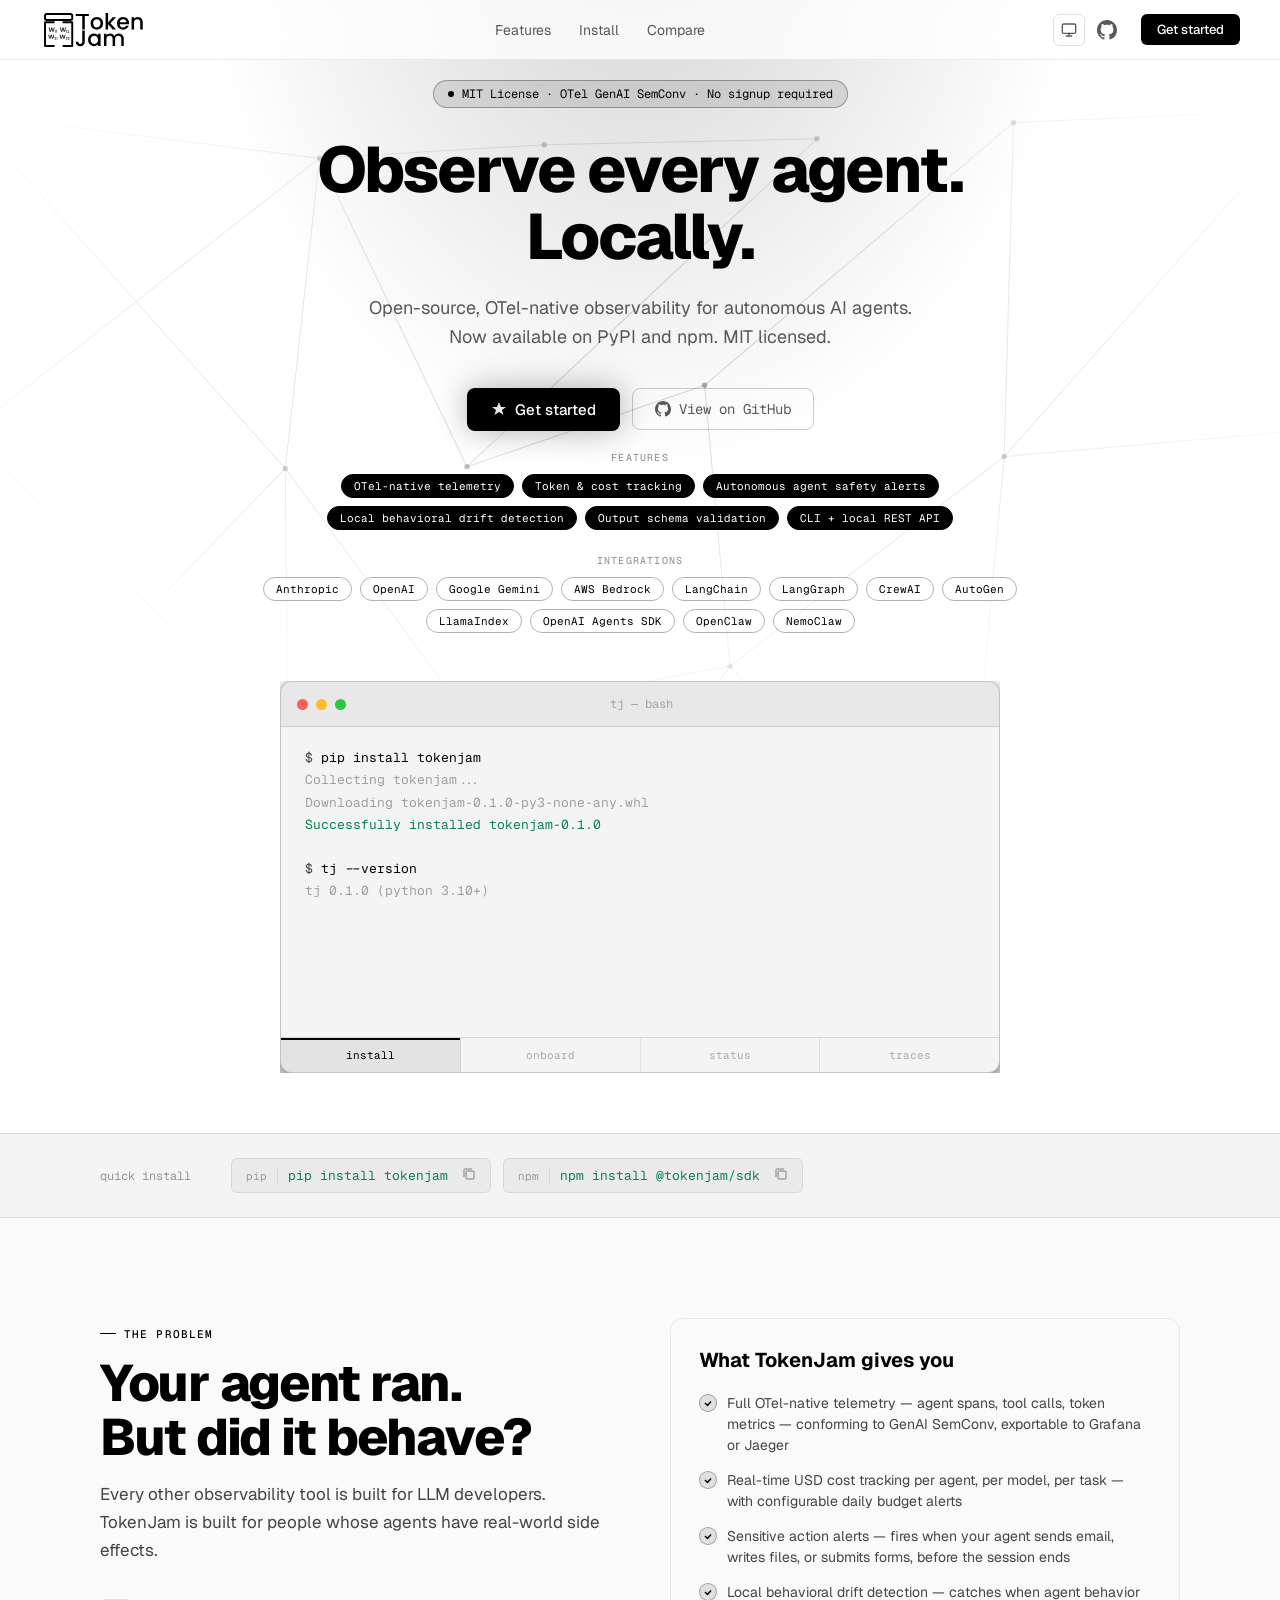
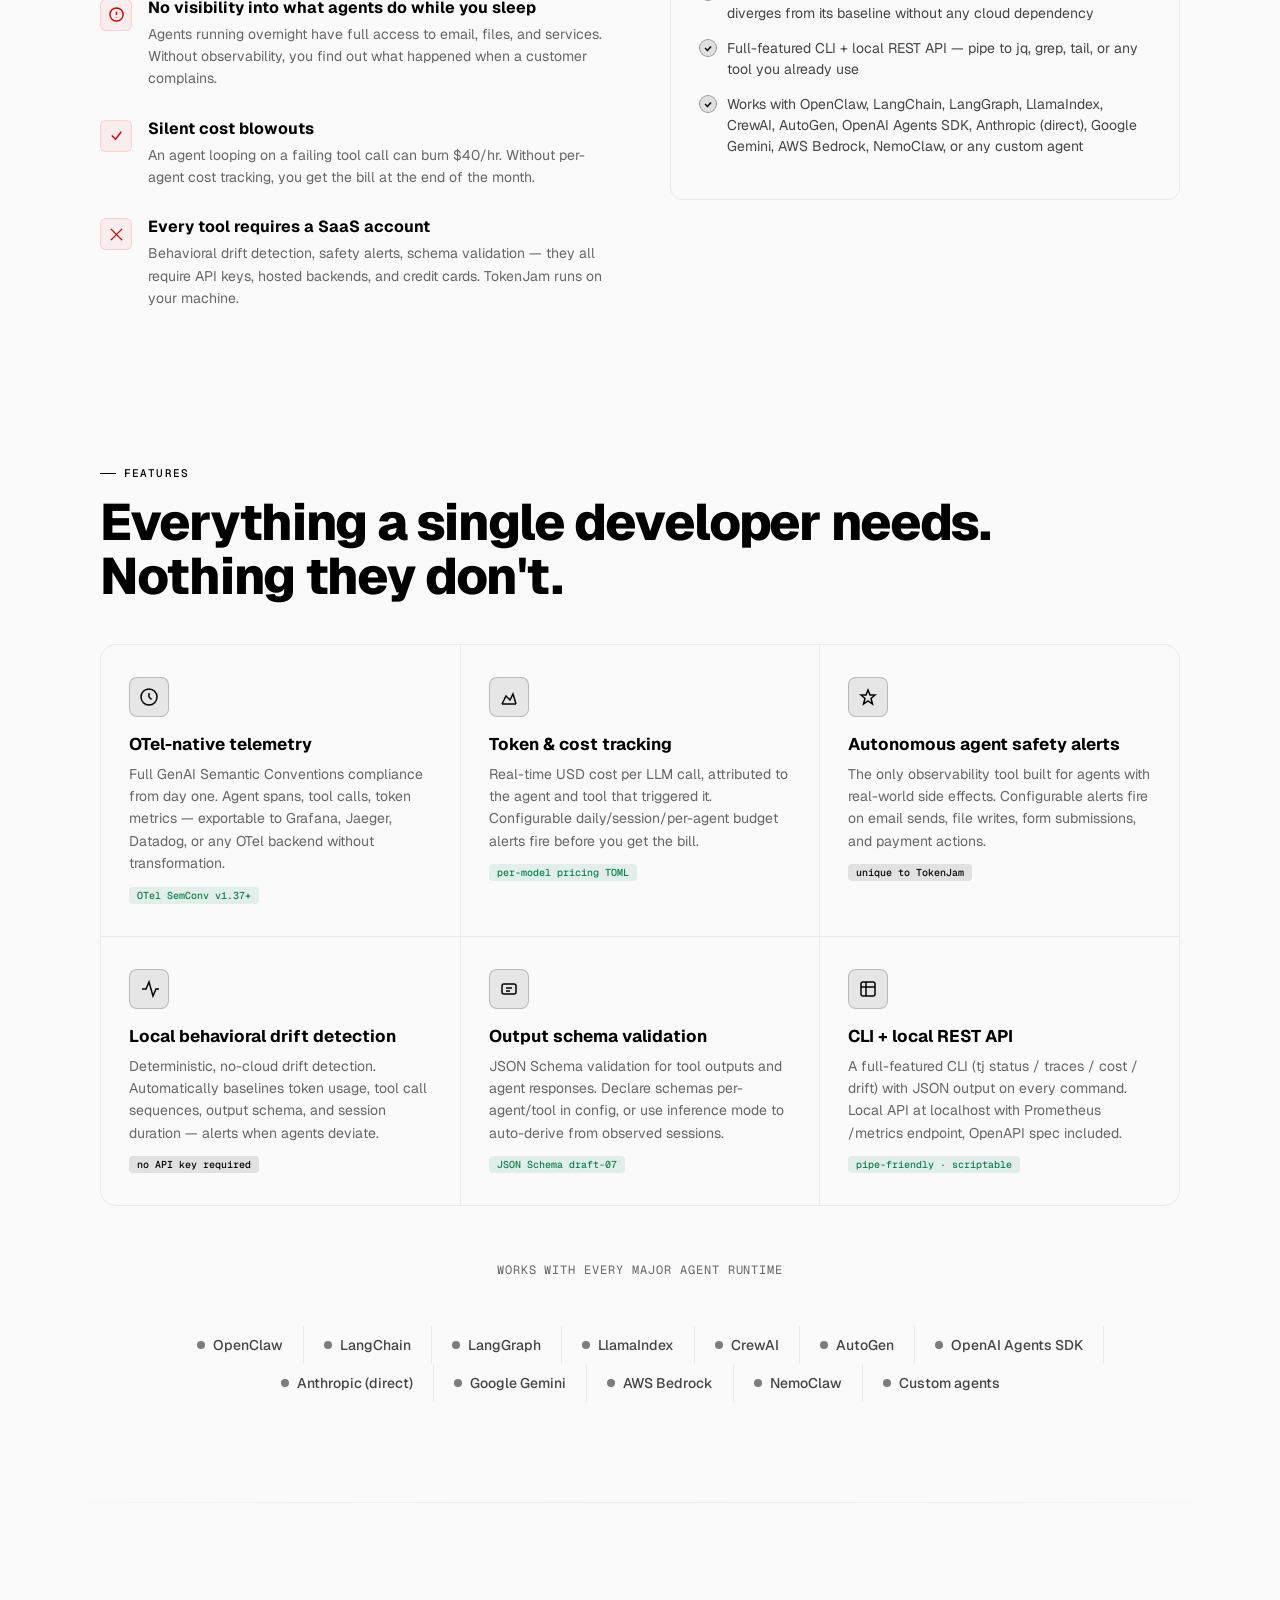
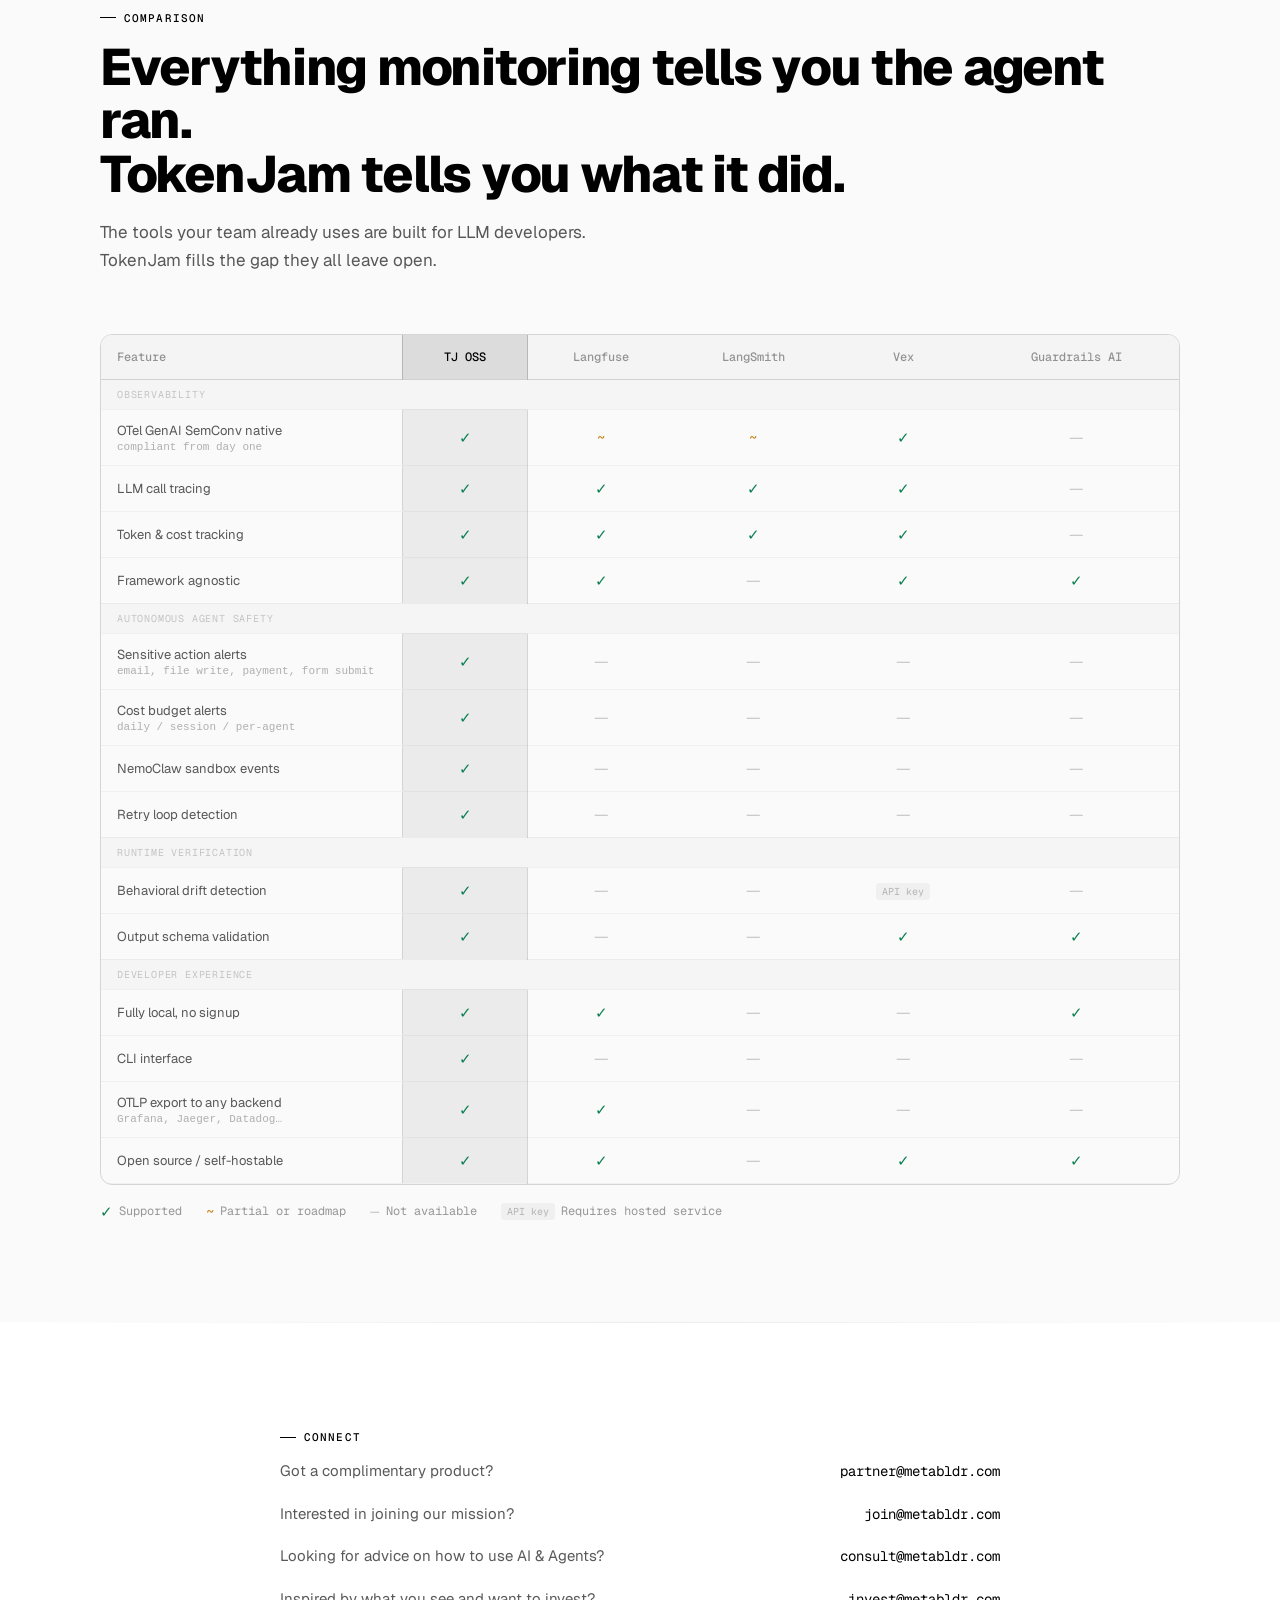
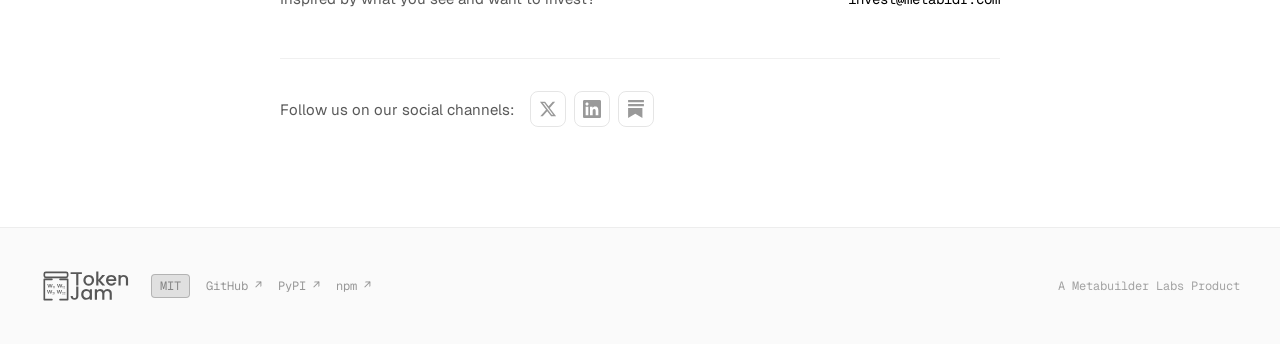
==== public/index.html @ 4ff399a6 "Add GA tracking for GitHub CTAs and Astro pages Landing page: track previously-untracked GitHub link" ====
<!DOCTYPE html>
<html lang="en">
<head>
<meta charset="UTF-8">
<meta name="viewport" content="width=device-width, initial-scale=1.0">

<!-- Google Analytics -->
<script async src="https://www.googletagmanager.com/gtag/js?id=G-C3WCWQW0WR"></script>
<script>
  window.dataLayer = window.dataLayer || [];
  function gtag(){dataLayer.push(arguments);}
  gtag('js', new Date());
  gtag('config', 'G-C3WCWQW0WR');
</script>
<title>TokenJam — Open-source agent observability</title>
<meta name="description" content="Open-source, OTel-native observability for autonomous AI agents. Full telemetry, cost tracking, and safety alerts — on your machine, no backend required.">
<meta property="og:title" content="TokenJam — Open-source agent observability">
<meta property="og:description" content="Observe every agent. Locally. Full OTel-native telemetry, cost tracking, and safety alerts for autonomous AI agents.">
<meta property="og:type" content="website">
<meta property="og:url" content="https://tokenjam.dev/">
<meta property="og:image" content="https://tokenjam.dev/og-image.png">
<meta property="og:image:secure_url" content="https://tokenjam.dev/og-image.png">
<meta property="og:image:width" content="1200">
<meta property="og:image:height" content="630">
<meta property="og:image:type" content="image/png">
<meta property="og:image:alt" content="TokenJam — Observe every agent. Locally.">
<meta property="og:site_name" content="TokenJam">
<meta property="og:locale" content="en_US">
<meta name="twitter:card" content="summary_large_image">
<meta name="twitter:domain" content="tokenjam.dev">
<meta name="twitter:url" content="https://tokenjam.dev/">
<meta name="twitter:title" content="TokenJam — Open-source agent observability">
<meta name="twitter:description" content="Observe every agent. Locally. Full OTel-native telemetry, cost tracking, and safety alerts for autonomous AI agents.">
<meta name="twitter:image" content="https://tokenjam.dev/og-image.png">
<meta name="twitter:image:alt" content="TokenJam — Observe every agent. Locally.">
<meta name="theme-color" content="#000000">
<meta name="msapplication-TileColor" content="#000000">
<link rel="canonical" href="https://tokenjam.dev/">
<script>
  (function() {
    try {
      var pref = localStorage.getItem('tj-theme') || 'system';
      var resolved = pref === 'system'
        ? (window.matchMedia('(prefers-color-scheme: light)').matches ? 'light' : 'dark')
        : pref;
      document.documentElement.setAttribute('data-theme-pref', pref);
      if (resolved === 'light') document.documentElement.setAttribute('data-theme', 'light');
    } catch (e) {}
  })();
</script>
<link rel="icon" type="image/svg+xml" href="/favicon.svg">
<link rel="alternate icon" type="image/png" href="/favicon-32.png">
<link rel="apple-touch-icon" href="/apple-touch-icon.png">
<link rel="preconnect" href="https://fonts.googleapis.com">
<link rel="preconnect" href="https://fonts.gstatic.com" crossorigin>
<link href="https://fonts.googleapis.com/css2?family=Geist:wght@100..900&family=Geist+Mono:wght@100..900&display=swap" rel="stylesheet">
<style>
  :root {
    /* dark theme (default) — Vercel-style monochrome */
    --navy: #000;
    --navy-2: #0a0a0a;
    --navy-3: #111;
    --navy-4: #1a1a1a;
    --blue: #ededed;
    --blue-hover: #fff;
    --blue-dim: #a1a1a1;
    --blue-glow: rgba(var(--accent-rgb),0.04);
    --blue-line: rgba(var(--accent-rgb),0.08);
    --white: #ededed;
    --white-dim: rgba(237,237,237,0.65);
    --white-faint: rgba(237,237,237,0.4);
    --white-ghost: rgba(237,237,237,0.06);
    --green: #0ce490;
    --amber: #f5a623;
    --red: #ee0000;
    --text-dark: #ededed;
    --text-mid: #a1a1a1;
    --text-light: #666;
    --border-light: #1f1f1f;
    --bg-light: #0a0a0a;
    --accent-rgb: 255,255,255;
    --invert-fg: #000;
    --accent-blue: #0070f3;
    --accent-blue-rgb: 0,112,243;
    --green-rgb: 12,228,144;
    --nav-bg: rgba(0,0,0,0.72);
  }

  [data-theme="light"] {
    --navy: #fff;
    --navy-2: #fafafa;
    --navy-3: #f4f4f4;
    --navy-4: #eaeaea;
    --blue: #000;
    --blue-hover: #333;
    --blue-dim: #666;
    --blue-glow: rgba(0,0,0,0.04);
    --blue-line: rgba(0,0,0,0.08);
    --white: #000;
    --white-dim: rgba(0,0,0,0.65);
    --white-faint: rgba(0,0,0,0.4);
    --white-ghost: rgba(0,0,0,0.04);
    --green: #0a8050;
    --amber: #c47e0c;
    --red: #cc0000;
    --text-dark: #000;
    --text-mid: #444;
    --text-light: #666;
    --border-light: #eaeaea;
    --bg-light: #fafafa;
    --accent-rgb: 0,0,0;
    --invert-fg: #fff;
    --accent-blue: #0070f3;
    --accent-blue-rgb: 0,112,243;
    --green-rgb: 10,128,80;
    --nav-bg: rgba(255,255,255,0.78);
  }

  *, *::before, *::after { box-sizing: border-box; margin: 0; padding: 0; }

  html { scroll-behavior: smooth; }

  body {
    font-family: 'Geist', sans-serif;
    background: var(--navy);
    color: var(--white);
    -webkit-font-smoothing: antialiased;
    overflow-x: hidden;
  }

  /* ─── NAV ─────────────────────────────────────────── */
  nav {
    position: fixed; top: 0; left: 0; right: 0; z-index: 100;
    display: flex; align-items: center; justify-content: space-between;
    padding: 0 40px;
    height: 60px;
    background: var(--nav-bg);
    backdrop-filter: blur(16px);
    border-bottom: 1px solid var(--blue-line);
  }

  .nav-logo {
    display: flex; align-items: center;
    text-decoration: none;
    color: var(--white);
  }

  .brand-logo {
    height: 42px;
    width: auto;
    display: block;
    transition: opacity 0.15s;
  }
  .nav-logo:hover .brand-logo { opacity: 0.85; }

  .nav-links {
    display: flex; align-items: center; gap: 28px;
    list-style: none;
  }

  .nav-links a {
    font-size: 14px;
    color: var(--white-dim);
    text-decoration: none;
    font-weight: 400;
    transition: color 0.15s;
  }

  .nav-links a:hover { color: var(--white); }

  .nav-actions {
    display: flex; align-items: center; gap: 12px;
  }

  .theme-picker { position: relative; }
  .theme-toggle {
    display: inline-flex; align-items: center; justify-content: center;
    width: 32px; height: 32px;
    background: transparent;
    border: 1px solid rgba(var(--accent-rgb),0.12);
    border-radius: 6px;
    color: var(--white-dim);
    cursor: pointer;
    padding: 0;
    transition: color 0.15s, border-color 0.15s, background 0.15s;
  }
  .theme-toggle:hover {
    color: var(--white);
    border-color: rgba(var(--accent-rgb),0.25);
    background: rgba(var(--accent-rgb),0.04);
  }
  .theme-toggle .theme-icon { display: none; }
  /* Show the icon matching the current preference (set by JS via data-theme-pref on <html>) */
  :root[data-theme-pref="system"] .theme-toggle .theme-icon-system,
  :root:not([data-theme-pref]) .theme-toggle .theme-icon-system { display: block; }
  :root[data-theme-pref="light"] .theme-toggle .theme-icon-sun { display: block; }
  :root[data-theme-pref="dark"] .theme-toggle .theme-icon-moon { display: block; }

  .theme-menu {
    position: absolute; top: calc(100% + 6px); right: 0;
    min-width: 132px;
    background: var(--navy-2);
    border: 1px solid rgba(var(--accent-rgb),0.12);
    border-radius: 8px;
    padding: 4px;
    box-shadow: 0 8px 24px rgba(0,0,0,0.25);
    display: none;
    z-index: 200;
  }
  .theme-picker.open .theme-menu { display: block; }
  .theme-menu-item {
    display: flex; align-items: center; gap: 8px;
    width: 100%;
    padding: 7px 10px;
    background: transparent;
    border: none;
    border-radius: 5px;
    color: var(--white-dim);
    font-family: 'Geist', sans-serif;
    font-size: 13px;
    text-align: left;
    cursor: pointer;
    transition: color 0.12s, background 0.12s;
  }
  .theme-menu-item:hover {
    color: var(--white);
    background: rgba(var(--accent-rgb),0.06);
  }
  .theme-menu-item[aria-current="true"] {
    color: var(--white);
    background: rgba(var(--accent-rgb),0.06);
  }
  .theme-menu-item svg { flex-shrink: 0; }

  .btn-ghost {
    display: flex; align-items: center; gap: 6px;
    font-family: 'Geist Mono', monospace;
    font-size: 13px;
    color: var(--white-dim);
    text-decoration: none;
    padding: 6px 12px;
    border: 1px solid rgba(var(--accent-rgb),0.15);
    border-radius: 6px;
    transition: all 0.15s;
  }

  .btn-ghost:hover { color: var(--white); border-color: rgba(var(--accent-rgb),0.35); }

  .btn-ghost svg { width: 15px; height: 15px; }

  .star-count {
    font-family: 'Geist Mono', monospace;
    font-size: 12px;
    color: var(--amber);
    opacity: 0.9;
  }

  .btn-primary {
    font-family: 'Geist', sans-serif;
    font-size: 13px;
    font-weight: 500;
    color: var(--navy);
    background: var(--blue);
    padding: 7px 16px;
    border: none;
    border-radius: 6px;
    cursor: pointer;
    text-decoration: none;
    transition: background 0.15s, transform 0.1s;
  }

  .btn-primary:hover { background: var(--blue-hover); }
  .btn-primary:active { transform: scale(0.98); }

  /* ─── HERO ────────────────────────────────────────── */
  .hero {
    position: relative;
    min-height: 100vh;
    display: flex;
    flex-direction: column;
    align-items: center;
    justify-content: center;
    padding: 80px 40px 60px;
    overflow: hidden;
  }

  .hero-network {
    position: absolute; inset: 0;
    width: 100%; height: 100%;
    pointer-events: none;
    color: rgba(var(--accent-rgb),0.3);
    mask-image: radial-gradient(ellipse 70% 45% at 50% 30%, black 15%, transparent 85%);
    -webkit-mask-image: radial-gradient(ellipse 70% 45% at 50% 30%, black 15%, transparent 85%);
  }
  .hero-network .edge {
    stroke: currentColor;
    stroke-width: 0.8;
    opacity: 0.5;
  }
  .hero-network .node {
    fill: currentColor;
  }
  .hero-network .node-pulse {
    animation: nodepulse 3.6s ease-in-out infinite;
    transform-origin: center;
            transform-box: fill-box;
  }
  .hero-network .node-pulse-2 { animation-delay: 1.2s; }
  .hero-network .node-pulse-3 { animation-delay: 2.4s; }
  @keyframes nodepulse {
    0%, 100% { opacity: 0.5; transform: scale(1); }
    50% { opacity: 1; transform: scale(1.6); }
  }

  .hero-glow {
    position: absolute;
    top: -120px; left: 50%; transform: translateX(-50%);
    width: 900px; height: 600px;
    background: radial-gradient(ellipse at 50% 0%, rgba(var(--accent-rgb),0.18) 0%, transparent 70%);
    pointer-events: none;
  }

  .hero-inner {
    position: relative;
    text-align: center;
    max-width: 820px;
  }

  .hero-badge {
    display: inline-flex; align-items: center; gap: 8px;
    font-family: 'Geist Mono', monospace;
    font-size: 12px;
    color: var(--blue);
    background: rgba(var(--accent-rgb),0.1);
    border: 1px solid rgba(var(--accent-rgb),0.3);
    border-radius: 20px;
    padding: 5px 14px;
    margin-bottom: 28px;
    animation: fadeUp 0.6s ease both;
  }

  .hero-badge-dot {
    width: 6px; height: 6px;
    background: var(--blue);
    border-radius: 50%;
    animation: pulse 2s ease infinite;
  }

  @keyframes pulse {
    0%, 100% { opacity: 1; transform: scale(1); }
    50% { opacity: 0.5; transform: scale(0.75); }
  }

  .hero-title {
    font-family: 'Geist', sans-serif;
    font-size: clamp(36px, 5vw, 64px);
    font-weight: 800;
    line-height: 1.05;
    letter-spacing: -0.03em;
    color: var(--white);
    margin-bottom: 24px;
    animation: fadeUp 0.6s ease 0.1s both;
  }

  .hero-title-accent { color: var(--blue); }

  .hero-subtitle {
    font-size: 18px;
    font-weight: 400;
    line-height: 1.6;
    color: var(--white-dim);
    max-width: 580px;
    margin: 0 auto 36px;
    animation: fadeUp 0.6s ease 0.2s both;
  }

  .hero-ctas {
    display: flex; align-items: center; justify-content: center; gap: 12px;
    margin-bottom: 20px;
    flex-wrap: wrap;
    animation: fadeUp 0.6s ease 0.3s both;
  }

  .cta-primary {
    display: inline-flex; align-items: center; gap: 8px;
    font-family: 'Geist', sans-serif;
    font-size: 15px;
    font-weight: 500;
    color: var(--navy);
    background: var(--blue);
    padding: 12px 24px;
    border: none;
    border-radius: 8px;
    cursor: pointer;
    text-decoration: none;
    transition: all 0.15s;
    box-shadow: 0 0 32px rgba(var(--accent-rgb),0.3);
  }

  .cta-primary:hover {
    background: var(--blue-hover);
    box-shadow: 0 0 48px rgba(var(--accent-rgb),0.5);
    transform: translateY(-1px);
  }

  .cta-secondary {
    display: inline-flex; align-items: center; gap: 8px;
    font-family: 'Geist Mono', monospace;
    font-size: 14px;
    font-weight: 400;
    color: var(--white-dim);
    padding: 11px 22px;
    border: 1px solid rgba(var(--accent-rgb),0.2);
    border-radius: 8px;
    text-decoration: none;
    transition: all 0.15s;
  }

  .cta-secondary:hover {
    color: var(--white);
    border-color: rgba(var(--accent-rgb),0.4);
    background: var(--white-ghost);
  }

  .cta-secondary svg { width: 16px; height: 16px; }

  /* ─── HERO INTEGRATIONS ──────────────────────────── */
  .hero-strip-label {
    font-family: 'Geist Mono', monospace;
    font-size: 10px;
    font-weight: 500;
    letter-spacing: 0.12em;
    color: var(--white-faint);
    text-align: center;
    margin-bottom: 10px;
    animation: fadeUp 0.6s ease 0.38s both;
  }

  .hero-integrations {
    display: flex; align-items: center; justify-content: center;
    gap: 8px;
    flex-wrap: wrap;
    margin-bottom: 48px;
    animation: fadeUp 0.6s ease 0.4s both;
  }

  .hero-integration-pill {
    font-family: 'Geist Mono', monospace;
    font-size: 11px;
    color: var(--blue);
    padding: 4px 12px;
    border: 1px solid rgba(var(--accent-rgb),0.3);
    border-radius: 20px;
    transition: color 0.15s, border-color 0.15s, background 0.15s;
  }

  .hero-integration-pill:hover {
    color: var(--blue-hover);
    border-color: rgba(var(--accent-rgb),0.5);
  }

  .hero-feature-pill {
    color: var(--invert-fg);
    background: var(--blue);
    border-color: var(--blue);
  }

  .hero-feature-pill:hover {
    color: var(--invert-fg);
    background: var(--blue-hover);
    border-color: var(--blue-hover);
  }

  /* ─── TERMINAL ────────────────────────────────────── */
  .terminal-wrap {
    width: 100%;
    max-width: 720px;
    margin: 0 auto;
    overflow: hidden;
    animation: fadeUp 0.6s ease 0.45s both;
  }

  .terminal {
    background: var(--navy-3);
    border: 1px solid rgba(var(--accent-rgb),0.2);
    border-radius: 12px;
    overflow: hidden;
    max-width: 100%;
    box-shadow:
      0 0 0 1px rgba(var(--accent-rgb),0.08),
      0 40px 80px rgba(0,0,0,0.6),
      0 0 80px rgba(var(--accent-rgb),0.1);
    font-family: 'Geist Mono', monospace;
    font-size: 13px;
    line-height: 1.7;
  }

  .terminal-titlebar {
    display: flex; align-items: center; gap: 8px;
    padding: 12px 16px;
    background: rgba(var(--accent-rgb),0.05);
    border-bottom: 1px solid rgba(var(--accent-rgb),0.12);
  }

  .dot { width: 11px; height: 11px; border-radius: 50%; }
  .dot-r { background: #ff5f57; }
  .dot-y { background: #ffbd2e; }
  .dot-g { background: #28c840; }

  .terminal-title {
    flex: 1; text-align: center;
    font-size: 12px;
    color: rgba(var(--accent-rgb),0.3);
    margin-left: -55px;
  }

  .terminal-body {
    padding: 20px 24px;
    height: 310px;
    overflow: hidden;
    text-align: left;
    max-width: 100%;
    overflow-wrap: anywhere;
    word-break: break-word;
  }

  .tline { display: block; }
  .tline-hidden { opacity: 0; }

  .t-prompt { color: rgba(var(--accent-rgb),0.7); }
  .t-cmd { color: var(--white); }
  .t-pkg { color: var(--green); }
  .t-success { color: var(--green); }
  .t-warn { color: var(--amber); }
  .t-dim { color: rgba(var(--accent-rgb),0.35); }
  .t-blue { color: var(--blue); }
  .t-key { color: var(--blue-dim); }
  .t-val { color: var(--white-dim); }
  .t-label { color: rgba(var(--accent-rgb),0.5); font-size: 11px; }

  .cursor {
    display: inline-block;
    width: 7px; height: 13px;
    background: var(--blue);
    vertical-align: middle;
    margin-left: 1px;
    animation: blink 1s step-end infinite;
  }

  @keyframes blink { 0%, 100% { opacity: 1; } 50% { opacity: 0; } }

  .step-tabs {
    display: flex;
    border-top: 1px solid rgba(var(--accent-rgb),0.12);
  }

  .step-tab {
    flex: 1;
    min-width: 0;
    padding: 10px 4px;
    text-align: center;
    font-family: 'Geist Mono', monospace;
    font-size: 11px;
    color: rgba(var(--accent-rgb),0.3);
    border: none;
    background: none;
    cursor: pointer;
    border-right: 1px solid rgba(var(--accent-rgb),0.08);
    transition: all 0.2s;
    position: relative;
    white-space: nowrap;
    overflow: hidden;
    text-overflow: ellipsis;
  }

  .step-tab:last-child { border-right: none; }

  .step-tab.active {
    color: var(--blue);
    background: rgba(var(--accent-rgb),0.07);
  }

  .step-tab.active::after {
    content: '';
    position: absolute;
    top: 0; left: 0; right: 0;
    height: 2px;
    background: var(--blue);
  }

  .step-tab.done { color: var(--green); }
  .step-tab.done::before { content: '✓ '; }

  /* ─── FEATURES ────────────────────────────────────── */
  .section-light {
    background: var(--bg-light);
    color: var(--text-dark);
    padding: 100px 40px;
  }

  .section-dark {
    background: var(--navy-2);
    color: var(--white);
    padding: 100px 40px;
    position: relative;
  }

  .section-dark::before {
    content: '';
    position: absolute; top: 0; left: 0; right: 0;
    height: 1px;
    background: linear-gradient(90deg, transparent, var(--blue-line), transparent);
  }

  .container {
    max-width: 1080px;
    margin: 0 auto;
  }

  .section-label {
    display: inline-flex; align-items: center; gap: 8px;
    font-family: 'Geist Mono', monospace;
    font-size: 11px;
    font-weight: 500;
    letter-spacing: 0.1em;
    text-transform: uppercase;
    color: var(--blue);
    margin-bottom: 16px;
  }

  .section-label::before {
    content: '';
    display: block;
    width: 16px; height: 1px;
    background: var(--blue);
  }

  h2 {
    font-family: 'Geist', sans-serif;
    font-size: clamp(32px, 4vw, 52px);
    font-weight: 800;
    line-height: 1.05;
    letter-spacing: -0.025em;
    margin-bottom: 16px;
  }

  .section-light h2 { color: var(--text-dark); }
  .section-dark h2 { color: var(--white); }

  .section-desc {
    font-size: 17px;
    line-height: 1.65;
    max-width: 560px;
    margin-bottom: 60px;
  }

  .section-light .section-desc { color: var(--text-mid); }
  .section-dark .section-desc { color: var(--white-dim); }

  /* Features grid */
  .features-grid {
    display: grid;
    grid-template-columns: repeat(3, 1fr);
    gap: 1px;
    background: var(--border-light);
    border: 1px solid var(--border-light);
    border-radius: 16px;
    overflow: hidden;
  }

  .feature-card {
    background: var(--bg-light);
    padding: 32px 28px;
    transition: background 0.15s;
  }

  .feature-card:hover { background: var(--bg-light); }

  .feature-icon {
    width: 40px; height: 40px;
    border-radius: 8px;
    background: rgba(var(--accent-rgb),0.08);
    border: 1px solid rgba(var(--accent-rgb),0.2);
    display: flex; align-items: center; justify-content: center;
    margin-bottom: 16px;
  }

  .feature-icon svg { width: 20px; height: 20px; color: var(--blue); }

  .feature-title {
    font-family: 'Geist', sans-serif;
    font-size: 17px;
    font-weight: 700;
    color: var(--text-dark);
    margin-bottom: 8px;
  }

  .feature-desc {
    font-size: 14px;
    line-height: 1.6;
    color: var(--text-light);
  }

  .feature-badge {
    display: inline-block;
    font-family: 'Geist Mono', monospace;
    font-size: 10px;
    font-weight: 500;
    padding: 2px 8px;
    border-radius: 4px;
    margin-top: 12px;
  }

  .badge-new { background: rgba(var(--accent-rgb),0.1); color: var(--blue); }
  .badge-oss { background: rgba(var(--green-rgb),0.1); color: var(--green); }

  /* ─── INSTALL STRIP ───────────────────────────────── */
  .install-strip {
    background: var(--navy-3);
    padding: 24px 40px;
    border-top: 1px solid rgba(var(--accent-rgb),0.1);
    border-bottom: 1px solid rgba(var(--accent-rgb),0.1);
  }

  .install-strip-inner {
    max-width: 1080px;
    margin: 0 auto;
    display: flex;
    align-items: center;
    gap: 40px;
    flex-wrap: wrap;
  }

  .install-label {
    font-family: 'Geist Mono', monospace;
    font-size: 12px;
    color: var(--white-faint);
    flex-shrink: 0;
  }

  .install-cmds {
    display: flex; gap: 12px; flex-wrap: wrap; flex: 1;
  }

  .install-cmd {
    display: flex; align-items: center; gap: 10px;
    font-family: 'Geist Mono', monospace;
    font-size: 13px;
    color: var(--white);
    background: rgba(var(--accent-rgb),0.04);
    border: 1px solid rgba(var(--accent-rgb),0.08);
    border-radius: 6px;
    padding: 8px 14px;
  }

  .install-cmd-lang {
    font-size: 11px;
    color: rgba(var(--accent-rgb),0.35);
    border-right: 1px solid rgba(var(--accent-rgb),0.08);
    padding-right: 10px;
  }

  .install-cmd-code { color: var(--green); }

  .copy-btn {
    background: none; border: none; cursor: pointer; padding: 0; margin-left: 4px;
    color: rgba(var(--accent-rgb),0.3); transition: color 0.15s;
  }
  .copy-btn:hover { color: var(--white-dim); }
  .copy-btn svg { width: 14px; height: 14px; }

  /* ─── COMPARISON TABLE ────────────────────────────── */
  .comp-table-wrap {
    overflow-x: auto;
    border-radius: 12px;
    border: 1px solid rgba(var(--accent-rgb),0.15);
  }

  .comp-table {
    width: 100%;
    border-collapse: collapse;
    font-size: 13.5px;
  }

  .comp-table thead tr {
    border-bottom: 1px solid rgba(var(--accent-rgb),0.15);
  }

  .comp-table th {
    padding: 14px 16px;
    font-family: 'Geist Mono', monospace;
    font-size: 12px;
    font-weight: 500;
    text-align: center;
    color: var(--white-faint);
    background: var(--navy-3);
    white-space: nowrap;
  }

  .comp-table th:first-child { text-align: left; }

  .comp-table th.tj-col {
    color: var(--blue);
    background: rgba(var(--accent-rgb),0.12);
    border-left: 1px solid rgba(var(--accent-rgb),0.25);
    border-right: 1px solid rgba(var(--accent-rgb),0.25);
  }

  .comp-table td {
    padding: 12px 16px;
    text-align: center;
    border-bottom: 1px solid rgba(var(--accent-rgb),0.04);
    color: rgba(var(--accent-rgb),0.35);
    white-space: nowrap;
  }

  .comp-table td:first-child {
    text-align: left;
    color: var(--white-dim);
    font-size: 13px;
  }

  .comp-table td.tj-col {
    background: rgba(var(--accent-rgb),0.06);
    border-left: 1px solid rgba(var(--accent-rgb),0.15);
    border-right: 1px solid rgba(var(--accent-rgb),0.15);
  }

  .comp-table tr.section-row td {
    font-family: 'Geist Mono', monospace;
    font-size: 10px;
    letter-spacing: 0.08em;
    text-transform: uppercase;
    color: rgba(var(--accent-rgb),0.2);
    background: rgba(var(--accent-rgb),0.02);
    padding: 8px 16px;
    border-bottom: 1px solid rgba(var(--accent-rgb),0.04);
  }

  .comp-table tr.section-row td.tj-col {
    background: rgba(var(--accent-rgb),0.05);
  }

  .comp-table td.feat-name {
    font-size: 13px;
  }

  .comp-table td.feat-sub {
    font-size: 11px;
    color: rgba(var(--accent-rgb),0.3);
    font-family: 'Geist Mono', monospace;
    display: block;
    margin-top: 2px;
  }

  .yes { color: var(--green); font-size: 15px; }
  .partial { color: var(--amber); font-size: 14px; font-family: 'Geist Mono', monospace; }
  .no { color: rgba(var(--accent-rgb),0.2); font-size: 16px; }
  .cloud-only {
    font-family: 'Geist Mono', monospace;
    font-size: 10px;
    color: rgba(var(--accent-rgb),0.25);
    background: rgba(var(--accent-rgb),0.04);
    border-radius: 3px;
    padding: 2px 6px;
  }

  .comp-legend {
    display: flex; gap: 24px; align-items: center;
    font-family: 'Geist Mono', monospace;
    font-size: 12px;
    color: var(--white-faint);
    margin-top: 16px;
    flex-wrap: wrap;
  }

  .comp-legend span { display: flex; align-items: center; gap: 6px; }

  /* ─── INTEGRATIONS ────────────────────────────────── */
  .integrations-row {
    display: flex; align-items: center; justify-content: center;
    gap: 0;
    flex-wrap: wrap;
    margin-top: 48px;
  }

  .integration-pill {
    display: flex; align-items: center; gap: 8px;
    padding: 10px 20px;
    border-right: 1px solid var(--border-light);
    font-size: 14px;
    font-weight: 500;
    color: var(--text-mid);
    transition: color 0.15s;
  }

  .integration-pill:last-child { border-right: none; }
  .integration-pill:hover { color: var(--text-dark); }

  .integration-dot {
    width: 8px; height: 8px;
    border-radius: 50%;
    background: var(--blue);
    opacity: 0.5;
    flex-shrink: 0;
  }

  /* ─── CONNECT ─────────────────────────────────────── */
  .connect-section {
    background: var(--navy);
    padding: 100px 40px;
    position: relative;
    overflow: hidden;
  }

  .connect-section::before {
    content: '';
    position: absolute; top: 0; left: 0; right: 0;
    height: 1px;
    background: linear-gradient(90deg, transparent, var(--blue-line), transparent);
  }

  .connect-inner {
    position: relative;
    max-width: 720px;
    margin: 0 auto;
  }

  .connect-rows {
    display: flex;
    flex-direction: column;
    gap: 20px;
    margin-bottom: 48px;
  }

  .connect-row {
    display: flex;
    align-items: baseline;
    justify-content: space-between;
    gap: 16px;
    flex-wrap: wrap;
  }

  .connect-desc {
    font-size: 15px;
    color: var(--white-dim);
    line-height: 1.5;
  }

  .connect-email {
    font-family: 'Geist Mono', monospace;
    font-size: 14px;
    color: var(--blue);
    text-decoration: none;
    transition: color 0.15s;
    flex-shrink: 0;
  }

  .connect-email:hover { color: var(--blue-hover); }

  .connect-social {
    display: flex;
    align-items: center;
    gap: 8px;
    padding-top: 32px;
    border-top: 1px solid rgba(var(--accent-rgb),0.06);
  }

  .connect-social-label {
    font-size: 15px;
    color: var(--white-dim);
    margin-right: 8px;
  }

  .connect-social a {
    display: inline-flex;
    align-items: center;
    justify-content: center;
    width: 36px; height: 36px;
    border-radius: 8px;
    border: 1px solid rgba(var(--accent-rgb),0.1);
    color: var(--white-faint);
    transition: color 0.15s, border-color 0.15s;
  }

  .connect-social a:hover {
    color: var(--blue);
    border-color: var(--blue-line);
  }

  .connect-social a svg { width: 18px; height: 18px; }

  /* ─── FOOTER ──────────────────────────────────────── */
  footer {
    background: var(--navy-2);
    border-top: 1px solid rgba(var(--accent-rgb),0.05);
    padding: 40px;
    display: flex;
    align-items: center;
    justify-content: space-between;
    flex-wrap: wrap;
    gap: 20px;
  }

  .footer-left {
    display: flex; align-items: center; gap: 20px;
  }

  .footer-logo {
    height: 36px;
    width: auto;
    display: block;
    color: var(--white-dim);
  }

  .footer-meta {
    display: flex; align-items: center; gap: 16px;
    flex-wrap: wrap;
  }

  .footer-meta a, .footer-meta span {
    font-family: 'Geist Mono', monospace;
    font-size: 12px;
    color: var(--white-faint);
    text-decoration: none;
    transition: color 0.15s;
  }

  .footer-meta a:hover { color: var(--white-dim); }

  .license-badge {
    font-family: 'Geist Mono', monospace;
    font-size: 11px;
    padding: 3px 8px;
    border-radius: 4px;
    background: rgba(var(--accent-rgb),0.1);
    border: 1px solid rgba(var(--accent-rgb),0.2);
    color: var(--blue);
  }

  .footer-right {
    display: flex; align-items: center; gap: 16px;
  }

  .footer-right a {
    font-family: 'Geist Mono', monospace;
    font-size: 12px;
    color: var(--white-faint);
    text-decoration: none;
    transition: color 0.15s;
  }

  .footer-right a:hover { color: var(--white-dim); }

  /* ─── ANIMATIONS ──────────────────────────────────── */
  @keyframes fadeUp {
    from { opacity: 0; transform: translateY(16px); }
    to { opacity: 1; transform: translateY(0); }
  }

  @keyframes typeIn {
    from { width: 0; }
    to { width: 100%; }
  }

  .tline-animate {
    overflow: hidden;
    white-space: nowrap;
    animation: typeIn 0.4s steps(40) forwards;
  }

  /* ─── PROBLEM SECTION ─────────────────────────────── */
  .problem-grid {
    display: grid;
    grid-template-columns: 1fr 1fr;
    gap: 60px;
    align-items: start;
  }

  .problem-point {
    display: flex; gap: 16px;
    margin-bottom: 28px;
  }

  .problem-icon {
    width: 32px; height: 32px; flex-shrink: 0;
    border-radius: 6px;
    background: rgba(255,91,91,0.08);
    border: 1px solid rgba(255,91,91,0.2);
    display: flex; align-items: center; justify-content: center;
    margin-top: 2px;
  }

  .problem-icon svg { width: 15px; height: 15px; color: var(--red); }

  .problem-text h4 {
    font-family: 'Geist', sans-serif;
    font-size: 16px;
    font-weight: 700;
    color: var(--text-dark);
    margin-bottom: 5px;
  }

  .problem-text p {
    font-size: 14px;
    line-height: 1.6;
    color: var(--text-light);
  }

  .solution-panel {
    background: var(--bg-light);
    border: 1px solid var(--border-light);
    border-radius: 12px;
    padding: 28px;
  }

  .solution-panel h3 {
    font-family: 'Geist', sans-serif;
    font-size: 20px;
    font-weight: 700;
    color: var(--text-dark);
    margin-bottom: 20px;
  }

  .solution-item {
    display: flex; align-items: flex-start; gap: 10px;
    margin-bottom: 14px;
    font-size: 14px;
    line-height: 1.5;
    color: var(--text-mid);
  }

  .solution-item-check {
    width: 18px; height: 18px; flex-shrink: 0;
    border-radius: 50%;
    background: rgba(var(--accent-rgb),0.1);
    border: 1px solid rgba(var(--accent-rgb),0.3);
    display: flex; align-items: center; justify-content: center;
    margin-top: 1px;
  }

  .solution-item-check svg { width: 10px; height: 10px; color: var(--blue); }

  /* Responsive */
  @media (max-width: 768px) {
    nav { padding: 0 20px; }
    .nav-links { display: none; }
    .hero { padding: 90px 20px 60px; }
    .section-light, .section-dark { padding: 70px 20px; }
    .features-grid { grid-template-columns: 1fr; }
    .problem-grid { grid-template-columns: 1fr; }
    .install-strip { padding: 20px; }
    footer { padding: 24px 20px; flex-direction: column; align-items: flex-start; }
    .connect-row { flex-direction: column; gap: 4px; }
    .connect-social { flex-wrap: wrap; }
    .terminal { font-size: 11px; }
    .terminal-body { padding: 14px 14px; height: 280px; }
    .step-tab { font-size: 10px; padding: 9px 2px; letter-spacing: 0; }
  }
</style>
</head>
<body>

<!-- NAV -->
<nav>
  <a href="/" class="nav-logo" aria-label="TokenJam">
    <svg class="brand-logo" viewBox="57 27 360 142" fill="none" stroke="currentColor" stroke-width="6.5" stroke-linecap="round" stroke-linejoin="round" xmlns="http://www.w3.org/2000/svg" role="img" aria-label="TokenJam">
      <title>TokenJam</title>
      <rect x="74" y="44" width="92" height="20" rx="6" ry="6" />
      <path d="M 104 72 L 74 72 L 74 152 L 104 152" />
      <path d="M 136 72 L 166 72 L 166 152 L 136 152" />
      <g fill="currentColor" stroke="none" fill-rule="evenodd">
        <path transform="translate(85.68,104)" d="M21.19,-14.32 L16.75,-0.00 L13.63,-0.00 L10.74,-10.58 L7.85,-0.00 L4.73,-0.00 L0.26,-14.32 L3.27,-14.32 L6.26,-2.81 L9.31,-14.32 L12.40,-14.32 L15.32,-2.86 L18.28,-14.32 L21.19,-14.32 Z" />
        <path transform="translate(106.83,107)" d="M0.54,-7.50 L0.54,-8.75 L3.04,-8.75 L3.04,-0.00 L1.66,-0.00 L1.66,-7.50 L0.54,-7.50 Z M4.74,-7.50 L4.74,-8.75 L7.24,-8.75 L7.24,-0.00 L5.86,-0.00 L5.86,-7.50 L4.74,-7.50 Z" />
        <path transform="translate(123.97,104)" d="M21.19,-14.32 L16.75,-0.00 L13.63,-0.00 L10.74,-10.58 L7.85,-0.00 L4.73,-0.00 L0.26,-14.32 L3.27,-14.32 L6.26,-2.81 L9.31,-14.32 L12.40,-14.32 L15.32,-2.86 L18.28,-14.32 L21.19,-14.32 Z" />
        <path transform="translate(145.12,107)" d="M0.54,-7.50 L0.54,-8.75 L3.04,-8.75 L3.04,-0.00 L1.66,-0.00 L1.66,-7.50 L0.54,-7.50 Z M5.68,-1.86 Q6.83,-2.86 7.49,-3.50 Q8.16,-4.14 8.60,-4.84 Q9.05,-5.53 9.05,-6.23 Q9.05,-6.95 8.71,-7.36 Q8.36,-7.76 7.63,-7.76 Q6.92,-7.76 6.53,-7.31 Q6.14,-6.86 6.12,-6.11 L4.80,-6.11 Q4.84,-7.48 5.62,-8.20 Q6.41,-8.93 7.62,-8.93 Q8.93,-8.93 9.67,-8.21 Q10.40,-7.49 10.40,-6.29 Q10.40,-5.42 9.97,-4.63 Q9.53,-3.83 8.92,-3.20 Q8.32,-2.57 7.38,-1.74 L6.84,-1.26 L10.64,-1.26 L10.64,-0.12 L4.81,-0.12 L4.81,-1.12 L5.68,-1.86 Z" />
        <path transform="translate(84.35,128)" d="M21.19,-14.32 L16.75,-0.00 L13.63,-0.00 L10.74,-10.58 L7.85,-0.00 L4.73,-0.00 L0.26,-14.32 L3.27,-14.32 L6.26,-2.81 L9.31,-14.32 L12.40,-14.32 L15.32,-2.86 L18.28,-14.32 L21.19,-14.32 Z" />
        <path transform="translate(105.44,131)" d="M1.48,-1.86 Q2.63,-2.86 3.29,-3.50 Q3.96,-4.14 4.40,-4.84 Q4.85,-5.53 4.85,-6.23 Q4.85,-6.95 4.51,-7.36 Q4.16,-7.76 3.43,-7.76 Q2.72,-7.76 2.33,-7.31 Q1.94,-6.86 1.92,-6.11 L0.60,-6.11 Q0.64,-7.48 1.42,-8.20 Q2.21,-8.93 3.42,-8.93 Q4.73,-8.93 5.47,-8.21 Q6.20,-7.49 6.20,-6.29 Q6.20,-5.42 5.77,-4.63 Q5.33,-3.83 4.72,-3.20 Q4.12,-2.57 3.18,-1.74 L2.64,-1.26 L6.44,-1.26 L6.44,-0.12 L0.61,-0.12 L0.61,-1.12 L1.48,-1.86 Z M7.46,-7.50 L7.46,-8.75 L9.96,-8.75 L9.96,-0.00 L8.58,-0.00 L8.58,-7.50 L7.46,-7.50 Z" />
        <path transform="translate(122.64,128)" d="M21.19,-14.32 L16.75,-0.00 L13.63,-0.00 L10.74,-10.58 L7.85,-0.00 L4.73,-0.00 L0.26,-14.32 L3.27,-14.32 L6.26,-2.81 L9.31,-14.32 L12.40,-14.32 L15.32,-2.86 L18.28,-14.32 L21.19,-14.32 Z" />
        <path transform="translate(143.73,131)" d="M1.48,-1.86 Q2.63,-2.86 3.29,-3.50 Q3.96,-4.14 4.40,-4.84 Q4.85,-5.53 4.85,-6.23 Q4.85,-6.95 4.51,-7.36 Q4.16,-7.76 3.43,-7.76 Q2.72,-7.76 2.33,-7.31 Q1.94,-6.86 1.92,-6.11 L0.60,-6.11 Q0.64,-7.48 1.42,-8.20 Q2.21,-8.93 3.42,-8.93 Q4.73,-8.93 5.47,-8.21 Q6.20,-7.49 6.20,-6.29 Q6.20,-5.42 5.77,-4.63 Q5.33,-3.83 4.72,-3.20 Q4.12,-2.57 3.18,-1.74 L2.64,-1.26 L6.44,-1.26 L6.44,-0.12 L0.61,-0.12 L0.61,-1.12 L1.48,-1.86 Z M8.40,-1.86 Q9.55,-2.86 10.22,-3.50 Q10.88,-4.14 11.33,-4.84 Q11.77,-5.53 11.77,-6.23 Q11.77,-6.95 11.43,-7.36 Q11.09,-7.76 10.36,-7.76 Q9.65,-7.76 9.26,-7.31 Q8.87,-6.86 8.84,-6.11 L7.52,-6.11 Q7.56,-7.48 8.35,-8.20 Q9.13,-8.93 10.34,-8.93 Q11.65,-8.93 12.39,-8.21 Q13.13,-7.49 13.13,-6.29 Q13.13,-5.42 12.69,-4.63 Q12.25,-3.83 11.65,-3.20 Q11.04,-2.57 10.10,-1.74 L9.56,-1.26 L13.37,-1.26 L13.37,-0.12 L7.54,-0.12 L7.54,-1.12 L8.40,-1.86 Z" />
      </g>
      <g fill="currentColor" stroke="none" fill-rule="evenodd">
        <path transform="translate(183,96.13) scale(1.5)" d="M26.20,-34.75 L26.20,-30.10 L16.95,-30.10 L16.95,-0.00 L11.25,-0.00 L11.25,-30.10 L-3.53,-30.10 L-3.53,-34.75 L26.20,-34.75 Z M43.90,0.45 Q40.00,0.45 36.85,-1.32 Q33.70,-3.10 31.90,-6.32 Q30.10,-9.55 30.10,-13.80 Q30.10,-18.00 31.95,-21.25 Q33.80,-24.50 37.00,-26.25 Q40.20,-28.00 44.15,-28.00 Q48.10,-28.00 51.29,-26.25 Q54.50,-24.50 56.35,-21.25 Q58.20,-18.00 58.20,-13.80 Q58.20,-9.60 56.30,-6.35 Q54.40,-3.10 51.12,-1.32 Q47.85,0.45 43.90,0.45 Z M43.90,-4.50 Q46.10,-4.50 48.02,-5.55 Q49.95,-6.60 51.15,-8.70 Q52.35,-10.80 52.35,-13.80 Q52.35,-16.80 51.20,-18.88 Q50.05,-20.95 48.15,-22.00 Q46.25,-23.05 44.05,-23.05 Q41.85,-23.05 39.97,-22.00 Q38.10,-20.95 37.00,-18.88 Q35.90,-16.80 35.90,-13.80 Q35.90,-9.35 38.18,-6.92 Q40.45,-4.50 43.90,-4.50 Z M74.75,-13.75 L87.45,-0.00 L79.75,-0.00 L69.55,-11.85 L69.55,-0.00 L63.85,-0.00 L63.85,-37.00 L69.55,-37.00 L69.55,-15.50 L79.55,-27.55 L87.45,-27.55 L74.75,-13.75 Z M116.80,-14.45 Q116.80,-12.90 116.60,-11.65 L95.55,-11.65 Q95.80,-8.35 98.00,-6.35 Q100.20,-4.35 103.40,-4.35 Q108.00,-4.35 109.90,-8.20 L116.05,-8.20 Q114.80,-4.40 111.53,-1.97 Q108.25,0.45 103.40,0.45 Q99.45,0.45 96.32,-1.32 Q93.20,-3.10 91.42,-6.32 Q89.65,-9.55 89.65,-13.80 Q89.65,-18.05 91.37,-21.27 Q93.10,-24.50 96.22,-26.25 Q99.35,-28.00 103.40,-28.00 Q107.30,-28.00 110.35,-26.30 Q113.40,-24.60 115.10,-21.52 Q116.80,-18.45 116.80,-14.45 Z M110.85,-16.25 Q110.80,-19.40 108.60,-21.30 Q106.40,-23.20 103.15,-23.20 Q100.20,-23.20 98.10,-21.33 Q96.00,-19.45 95.60,-16.25 L110.85,-16.25 Z M136.30,-28.00 Q139.55,-28.00 142.12,-26.65 Q144.70,-25.30 146.15,-22.65 Q147.60,-20.00 147.60,-16.25 L147.60,-0.00 L141.95,-0.00 L141.95,-15.40 Q141.95,-19.10 140.10,-21.07 Q138.25,-23.05 135.05,-23.05 Q131.85,-23.05 129.98,-21.07 Q128.10,-19.10 128.10,-15.40 L128.10,-0.00 L122.40,-0.00 L122.40,-27.55 L128.10,-27.55 L128.10,-24.40 Q129.50,-26.10 131.67,-27.05 Q133.85,-28.00 136.30,-28.00 Z" />
        <path transform="translate(174.4,152) scale(1.5)" d="M22.70,-34.75 L22.70,-9.70 Q22.70,-5.05 19.88,-2.34 Q17.05,0.35 12.45,0.35 Q7.85,0.35 5.02,-2.34 Q2.20,-5.05 2.20,-9.70 L7.95,-9.70 Q8.00,-7.40 9.12,-6.05 Q10.25,-4.70 12.45,-4.70 Q14.65,-4.70 15.80,-6.08 Q16.95,-7.45 16.95,-9.70 L16.95,-34.75 L22.70,-34.75 Z M30.05,-13.90 Q30.05,-18.05 31.77,-21.25 Q33.50,-24.45 36.47,-26.23 Q39.45,-28.00 43.05,-28.00 Q46.30,-28.00 48.72,-26.73 Q51.15,-25.45 52.60,-23.55 L52.60,-27.55 L58.35,-27.55 L58.35,-0.00 L52.60,-0.00 L52.60,-4.10 Q51.15,-2.15 48.65,-0.84 Q46.15,0.45 42.95,0.45 Q39.40,0.45 36.45,-1.38 Q33.50,-3.20 31.77,-6.48 Q30.05,-9.75 30.05,-13.90 Z M52.60,-13.80 Q52.60,-16.65 51.42,-18.75 Q50.25,-20.85 48.35,-21.95 Q46.45,-23.05 44.25,-23.05 Q42.05,-23.05 40.15,-21.97 Q38.25,-20.90 37.07,-18.82 Q35.90,-16.75 35.90,-13.90 Q35.90,-11.05 37.07,-8.90 Q38.25,-6.75 40.17,-5.62 Q42.10,-4.50 44.25,-4.50 Q46.45,-4.50 48.35,-5.60 Q50.25,-6.70 51.42,-8.83 Q52.60,-10.95 52.60,-13.80 Z M99.20,-28.00 Q102.45,-28.00 105.02,-26.65 Q107.60,-25.30 109.08,-22.65 Q110.55,-20.00 110.55,-16.25 L110.55,-0.00 L104.90,-0.00 L104.90,-15.40 Q104.90,-19.10 103.05,-21.07 Q101.20,-23.05 98.00,-23.05 Q94.80,-23.05 92.93,-21.07 Q91.05,-19.10 91.05,-15.40 L91.05,-0.00 L85.40,-0.00 L85.40,-15.40 Q85.40,-19.10 83.55,-21.07 Q81.70,-23.05 78.50,-23.05 Q75.30,-23.05 73.43,-21.07 Q71.55,-19.10 71.55,-15.40 L71.55,-0.00 L65.85,-0.00 L65.85,-27.55 L71.55,-27.55 L71.55,-24.40 Q72.95,-26.10 75.10,-27.05 Q77.25,-28.00 79.70,-28.00 Q83.00,-28.00 85.60,-26.60 Q88.20,-25.20 89.60,-22.55 Q90.85,-25.05 93.50,-26.52 Q96.15,-28.00 99.20,-28.00 Z" />
      </g>
    </svg>
  </a>

  <ul class="nav-links">
    <li><a href="#features">Features</a></li>
    <li><a href="#install">Install</a></li>
    <li><a href="#compare">Compare</a></li>
  </ul>

  <div class="nav-actions">
    <div class="theme-picker" id="theme-picker">
      <button id="theme-toggle" class="theme-toggle" type="button" aria-label="Theme" aria-haspopup="menu" aria-expanded="false" title="Theme">
        <svg class="theme-icon theme-icon-system" width="16" height="16" viewBox="0 0 24 24" fill="none" stroke="currentColor" stroke-width="2" stroke-linecap="round" stroke-linejoin="round"><rect x="2" y="3" width="20" height="14" rx="2"/><path d="M8 21h8M12 17v4"/></svg>
        <svg class="theme-icon theme-icon-sun" width="16" height="16" viewBox="0 0 24 24" fill="none" stroke="currentColor" stroke-width="2" stroke-linecap="round" stroke-linejoin="round"><circle cx="12" cy="12" r="4"/><path d="M12 2v2M12 20v2M4.93 4.93l1.41 1.41M17.66 17.66l1.41 1.41M2 12h2M20 12h2M4.93 19.07l1.41-1.41M17.66 6.34l1.41-1.41"/></svg>
        <svg class="theme-icon theme-icon-moon" width="16" height="16" viewBox="0 0 24 24" fill="none" stroke="currentColor" stroke-width="2" stroke-linecap="round" stroke-linejoin="round"><path d="M21 12.79A9 9 0 1 1 11.21 3 7 7 0 0 0 21 12.79z"/></svg>
      </button>
      <div class="theme-menu" role="menu" aria-labelledby="theme-toggle">
        <button type="button" role="menuitem" data-theme-pref="system" class="theme-menu-item">
          <svg width="14" height="14" viewBox="0 0 24 24" fill="none" stroke="currentColor" stroke-width="2" stroke-linecap="round" stroke-linejoin="round"><rect x="2" y="3" width="20" height="14" rx="2"/><path d="M8 21h8M12 17v4"/></svg>
          System
        </button>
        <button type="button" role="menuitem" data-theme-pref="light" class="theme-menu-item">
          <svg width="14" height="14" viewBox="0 0 24 24" fill="none" stroke="currentColor" stroke-width="2" stroke-linecap="round" stroke-linejoin="round"><circle cx="12" cy="12" r="4"/><path d="M12 2v2M12 20v2M4.93 4.93l1.41 1.41M17.66 17.66l1.41 1.41M2 12h2M20 12h2M4.93 19.07l1.41-1.41M17.66 6.34l1.41-1.41"/></svg>
          Light
        </button>
        <button type="button" role="menuitem" data-theme-pref="dark" class="theme-menu-item">
          <svg width="14" height="14" viewBox="0 0 24 24" fill="none" stroke="currentColor" stroke-width="2" stroke-linecap="round" stroke-linejoin="round"><path d="M21 12.79A9 9 0 1 1 11.21 3 7 7 0 0 0 21 12.79z"/></svg>
          Dark
        </button>
      </div>
    </div>
    <a href="https://github.com/metabuilder-labs/tokenjam" target="_blank" rel="noopener noreferrer" class="nav-github" title="GitHub" style="display:inline-flex;align-items:center;margin-right:12px;color:var(--white-dim);transition:color 0.2s;" onmouseover="this.style.color='var(--white)'" onmouseout="this.style.color='var(--white-dim)'" onclick="trackEvent('cta_click', 'conversion', 'view_on_github_nav')">
      <svg width="20" height="20" viewBox="0 0 16 16" fill="currentColor"><path d="M8 0C3.58 0 0 3.58 0 8c0 3.54 2.29 6.53 5.47 7.59.4.07.55-.17.55-.38 0-.19-.01-.82-.01-1.49-2.01.37-2.53-.49-2.69-.94-.09-.23-.48-.94-.82-1.13-.28-.15-.68-.52-.01-.53.63-.01 1.08.58 1.23.82.72 1.21 1.87.87 2.33.66.07-.52.28-.87.51-1.07-1.78-.2-3.64-.89-3.64-3.95 0-.87.31-1.59.82-2.15-.08-.2-.36-1.02.08-2.12 0 0 .67-.21 2.2.82.64-.18 1.32-.27 2-.27.68 0 1.36.09 2 .27 1.53-1.04 2.2-.82 2.2-.82.44 1.1.16 1.92.08 2.12.51.56.82 1.27.82 2.15 0 3.07-1.87 3.75-3.65 3.95.29.25.54.73.54 1.48 0 1.07-.01 1.93-.01 2.2 0 .21.15.46.55.38A8.013 8.013 0 0016 8c0-4.42-3.58-8-8-8z"/></svg>
    </a>
    <a href="#install" class="btn-primary" onclick="trackEvent('cta_click', 'conversion', 'get_started_nav')">Get started</a>
  </div>
</nav>


<!-- HERO -->
<section class="hero">
  <svg class="hero-network" viewBox="0 0 1600 900" preserveAspectRatio="xMidYMid slice" aria-hidden="true"></svg>
  <div class="hero-glow"></div>

  <div class="hero-inner">
    <div class="hero-badge">
      <div class="hero-badge-dot"></div>
      MIT License · OTel GenAI SemConv · No signup required
    </div>

    <h1 class="hero-title">
      Observe every agent. <span class="hero-title-accent">Locally.</span>
    </h1>

    <p class="hero-subtitle">
      Open-source, OTel-native observability for autonomous AI agents.
      Now available on PyPI and npm. MIT licensed.
    </p>

    <div class="hero-ctas">
      <a href="#install" class="cta-primary" onclick="trackEvent('cta_click', 'conversion', 'get_started_hero')">
        <svg width="16" height="16" viewBox="0 0 16 16" fill="none"><path d="M8 1l2 5h5l-4 3 1.5 5L8 11l-4.5 3L5 9 1 6h5z" fill="currentColor" opacity="0.9"/></svg>
        Get started
      </a>
      <a href="https://github.com/metabuilder-labs/tokenjam" target="_blank" rel="noopener noreferrer" class="cta-secondary" onclick="trackEvent('cta_click', 'conversion', 'view_on_github_hero')">
        <svg viewBox="0 0 16 16" fill="currentColor"><path d="M8 0C3.58 0 0 3.58 0 8c0 3.54 2.29 6.53 5.47 7.59.4.07.55-.17.55-.38 0-.19-.01-.82-.01-1.49-2.01.37-2.53-.49-2.69-.94-.09-.23-.48-.94-.82-1.13-.28-.15-.68-.52-.01-.53.63-.01 1.08.58 1.23.82.72 1.21 1.87.87 2.33.66.07-.52.28-.87.51-1.07-1.78-.2-3.64-.89-3.64-3.95 0-.87.31-1.59.82-2.15-.08-.2-.36-1.02.08-2.12 0 0 .67-.21 2.2.82.64-.18 1.32-.27 2-.27.68 0 1.36.09 2 .27 1.53-1.04 2.2-.82 2.2-.82.44 1.1.16 1.92.08 2.12.51.56.82 1.27.82 2.15 0 3.07-1.87 3.75-3.65 3.95.29.25.54.73.54 1.48 0 1.07-.01 1.93-.01 2.2 0 .21.15.46.55.38A8.013 8.013 0 0016 8c0-4.42-3.58-8-8-8z"/></svg>
        View on GitHub
      </a>
    </div>

    <!-- Feature pills -->
    <p class="hero-strip-label">FEATURES</p>
    <div class="hero-integrations" style="margin-bottom: 24px;">
      <span class="hero-integration-pill hero-feature-pill">OTel-native telemetry</span>
      <span class="hero-integration-pill hero-feature-pill">Token &amp; cost tracking</span>
      <span class="hero-integration-pill hero-feature-pill">Autonomous agent safety alerts</span>
      <span class="hero-integration-pill hero-feature-pill">Local behavioral drift detection</span>
      <span class="hero-integration-pill hero-feature-pill">Output schema validation</span>
      <span class="hero-integration-pill hero-feature-pill">CLI + local REST API</span>
    </div>

    <!-- Integration showcase -->
    <p class="hero-strip-label">INTEGRATIONS</p>
    <div class="hero-integrations">
      <span class="hero-integration-pill">Anthropic</span>
      <span class="hero-integration-pill">OpenAI</span>
      <span class="hero-integration-pill">Google Gemini</span>
      <span class="hero-integration-pill">AWS Bedrock</span>
      <span class="hero-integration-pill">LangChain</span>
      <span class="hero-integration-pill">LangGraph</span>
      <span class="hero-integration-pill">CrewAI</span>
      <span class="hero-integration-pill">AutoGen</span>
      <span class="hero-integration-pill">LlamaIndex</span>
      <span class="hero-integration-pill">OpenAI Agents SDK</span>
      <span class="hero-integration-pill">OpenClaw</span>
      <span class="hero-integration-pill">NemoClaw</span>
    </div>

    <!-- TERMINAL -->
    <div class="terminal-wrap" id="install">
      <div class="terminal">
        <div class="terminal-titlebar">
          <div class="dot dot-r"></div>
          <div class="dot dot-y"></div>
          <div class="dot dot-g"></div>
          <span class="terminal-title">tj — bash</span>
        </div>
        <div class="terminal-body" id="terminal-body">
          <!-- populated by JS -->
        </div>
        <div class="step-tabs">
          <button class="step-tab active" id="tab-0" onclick="showStep(0)">install</button>
          <button class="step-tab" id="tab-1" onclick="showStep(1)">onboard</button>
          <button class="step-tab" id="tab-2" onclick="showStep(2)">status</button>
          <button class="step-tab" id="tab-3" onclick="showStep(3)">traces</button>
        </div>
      </div>
    </div>
  </div>
</section>


<!-- INSTALL STRIP -->
<div class="install-strip">
  <div class="install-strip-inner">
    <span class="install-label">quick install</span>
    <div class="install-cmds">
      <div class="install-cmd">
        <span class="install-cmd-lang">pip</span>
        <span class="install-cmd-code">pip install tokenjam</span>
        <button class="copy-btn" onclick="copyText('pip install tokenjam', this)" title="Copy">
          <svg viewBox="0 0 14 14" fill="none" stroke="currentColor" stroke-width="1.5"><rect x="4" y="4" width="8" height="8" rx="1.5"/><path d="M2 10V3a1 1 0 011-1h7"/></svg>
        </button>
      </div>
      <div class="install-cmd">
        <span class="install-cmd-lang">npm</span>
        <span class="install-cmd-code">npm install @tokenjam/sdk</span>
        <button class="copy-btn" onclick="copyText('npm install @tokenjam/sdk', this)" title="Copy">
          <svg viewBox="0 0 14 14" fill="none" stroke="currentColor" stroke-width="1.5"><rect x="4" y="4" width="8" height="8" rx="1.5"/><path d="M2 10V3a1 1 0 011-1h7"/></svg>
        </button>
      </div>
    </div>
  </div>
</div>


<!-- PROBLEM / WHY -->
<section class="section-light">
  <div class="container">
    <div class="problem-grid">
      <div>
        <div class="section-label">the problem</div>
        <h2>Your agent ran.<br>But did it behave?</h2>
        <p class="section-desc" style="margin-bottom: 32px;">
          Every other observability tool is built for LLM developers. TokenJam is built for people whose agents have real-world side effects.
        </p>

        <div class="problem-point">
          <div class="problem-icon">
            <svg viewBox="0 0 16 16" fill="none" stroke="currentColor" stroke-width="1.5"><circle cx="8" cy="8" r="7"/><path d="M8 5v3.5M8 11v.5"/></svg>
          </div>
          <div class="problem-text">
            <h4>No visibility into what agents do while you sleep</h4>
            <p>Agents running overnight have full access to email, files, and services. Without observability, you find out what happened when a customer complains.</p>
          </div>
        </div>

        <div class="problem-point">
          <div class="problem-icon">
            <svg viewBox="0 0 16 16" fill="none" stroke="currentColor" stroke-width="1.5"><path d="M3 8l4 4 6-8"/></svg>
          </div>
          <div class="problem-text">
            <h4>Silent cost blowouts</h4>
            <p>An agent looping on a failing tool call can burn $40/hr. Without per-agent cost tracking, you get the bill at the end of the month.</p>
          </div>
        </div>

        <div class="problem-point">
          <div class="problem-icon">
            <svg viewBox="0 0 16 16" fill="none" stroke="currentColor" stroke-width="1.5"><path d="M2 2l12 12M14 2L2 14"/></svg>
          </div>
          <div class="problem-text">
            <h4>Every tool requires a SaaS account</h4>
            <p>Behavioral drift detection, safety alerts, schema validation — they all require API keys, hosted backends, and credit cards. TokenJam runs on your machine.</p>
          </div>
        </div>
      </div>

      <div>
        <div class="solution-panel">
          <h3>What TokenJam gives you</h3>

          <div class="solution-item">
            <div class="solution-item-check">
              <svg viewBox="0 0 10 10" fill="none" stroke="currentColor" stroke-width="1.5"><path d="M2 5l2.5 2.5 3.5-4"/></svg>
            </div>
            <span>Full OTel-native telemetry — agent spans, tool calls, token metrics — conforming to GenAI SemConv, exportable to Grafana or Jaeger</span>
          </div>
          <div class="solution-item">
            <div class="solution-item-check">
              <svg viewBox="0 0 10 10" fill="none" stroke="currentColor" stroke-width="1.5"><path d="M2 5l2.5 2.5 3.5-4"/></svg>
            </div>
            <span>Real-time USD cost tracking per agent, per model, per task — with configurable daily budget alerts</span>
          </div>
          <div class="solution-item">
            <div class="solution-item-check">
              <svg viewBox="0 0 10 10" fill="none" stroke="currentColor" stroke-width="1.5"><path d="M2 5l2.5 2.5 3.5-4"/></svg>
            </div>
            <span>Sensitive action alerts — fires when your agent sends email, writes files, or submits forms, before the session ends</span>
          </div>
          <div class="solution-item">
            <div class="solution-item-check">
              <svg viewBox="0 0 10 10" fill="none" stroke="currentColor" stroke-width="1.5"><path d="M2 5l2.5 2.5 3.5-4"/></svg>
            </div>
            <span>Local behavioral drift detection — catches when agent behavior diverges from its baseline without any cloud dependency</span>
          </div>
          <div class="solution-item">
            <div class="solution-item-check">
              <svg viewBox="0 0 10 10" fill="none" stroke="currentColor" stroke-width="1.5"><path d="M2 5l2.5 2.5 3.5-4"/></svg>
            </div>
            <span>Full-featured CLI + local REST API — pipe to jq, grep, tail, or any tool you already use</span>
          </div>
          <div class="solution-item">
            <div class="solution-item-check">
              <svg viewBox="0 0 10 10" fill="none" stroke="currentColor" stroke-width="1.5"><path d="M2 5l2.5 2.5 3.5-4"/></svg>
            </div>
            <span>Works with OpenClaw, LangChain, LangGraph, LlamaIndex, CrewAI, AutoGen, OpenAI Agents SDK, Anthropic (direct), Google Gemini, AWS Bedrock, NemoClaw, or any custom agent</span>
          </div>
        </div>
      </div>
    </div>
  </div>
</section>


<!-- FEATURES -->
<section class="section-light" id="features" style="padding-top: 20px; padding-bottom: 100px;">
  <div class="container">
    <div style="margin-bottom: 40px;">
      <div class="section-label">features</div>
      <h2>Everything a single developer needs.<br>Nothing they don't.</h2>
    </div>

    <div class="features-grid">
      <div class="feature-card">
        <div class="feature-icon">
          <svg viewBox="0 0 20 20" fill="none" stroke="currentColor" stroke-width="1.5"><circle cx="10" cy="10" r="8"/><path d="M10 6v4l2.5 2.5"/></svg>
        </div>
        <div class="feature-title">OTel-native telemetry</div>
        <p class="feature-desc">Full GenAI Semantic Conventions compliance from day one. Agent spans, tool calls, token metrics — exportable to Grafana, Jaeger, Datadog, or any OTel backend without transformation.</p>
        <span class="feature-badge badge-oss">OTel SemConv v1.37+</span>
      </div>

      <div class="feature-card">
        <div class="feature-icon">
          <svg viewBox="0 0 20 20" fill="none" stroke="currentColor" stroke-width="1.5"><path d="M3 17l4-8 4 4 3-6 3 10"/><path d="M3 17h14"/></svg>
        </div>
        <div class="feature-title">Token & cost tracking</div>
        <p class="feature-desc">Real-time USD cost per LLM call, attributed to the agent and tool that triggered it. Configurable daily/session/per-agent budget alerts fire before you get the bill.</p>
        <span class="feature-badge badge-oss">per-model pricing TOML</span>
      </div>

      <div class="feature-card">
        <div class="feature-icon">
          <svg viewBox="0 0 20 20" fill="none" stroke="currentColor" stroke-width="1.5"><path d="M10 3l2 5h5l-4 3.5 1.5 5.5L10 14l-4.5 3 1.5-5.5L3 8h5z"/></svg>
        </div>
        <div class="feature-title">Autonomous agent safety alerts</div>
        <p class="feature-desc">The only observability tool built for agents with real-world side effects. Configurable alerts fire on email sends, file writes, form submissions, and payment actions.</p>
        <span class="feature-badge badge-new">unique to TokenJam</span>
      </div>

      <div class="feature-card">
        <div class="feature-icon">
          <svg viewBox="0 0 20 20" fill="none" stroke="currentColor" stroke-width="1.5"><path d="M3 10h4l3-7 4 14 3-7h3"/></svg>
        </div>
        <div class="feature-title">Local behavioral drift detection</div>
        <p class="feature-desc">Deterministic, no-cloud drift detection. Automatically baselines token usage, tool call sequences, output schema, and session duration — alerts when agents deviate.</p>
        <span class="feature-badge badge-new">no API key required</span>
      </div>

      <div class="feature-card">
        <div class="feature-icon">
          <svg viewBox="0 0 20 20" fill="none" stroke="currentColor" stroke-width="1.5"><rect x="3" y="5" width="14" height="10" rx="2"/><path d="M7 9h6M7 12h4"/></svg>
        </div>
        <div class="feature-title">Output schema validation</div>
        <p class="feature-desc">JSON Schema validation for tool outputs and agent responses. Declare schemas per-agent/tool in config, or use inference mode to auto-derive from observed sessions.</p>
        <span class="feature-badge badge-oss">JSON Schema draft-07</span>
      </div>

      <div class="feature-card">
        <div class="feature-icon">
          <svg viewBox="0 0 20 20" fill="none" stroke="currentColor" stroke-width="1.5"><rect x="3" y="3" width="14" height="14" rx="2"/><path d="M3 8h14M8 3v14"/></svg>
        </div>
        <div class="feature-title">CLI + local REST API</div>
        <p class="feature-desc">A full-featured CLI (tj status / traces / cost / drift) with JSON output on every command. Local API at localhost with Prometheus /metrics endpoint, OpenAPI spec included.</p>
        <span class="feature-badge badge-oss">pipe-friendly · scriptable</span>
      </div>
    </div>

    <!-- Integrations -->
    <div style="margin-top: 56px;">
      <p style="text-align: center; font-family: 'Geist Mono', monospace; font-size: 12px; color: var(--text-light); text-transform: uppercase; letter-spacing: 0.08em; margin-bottom: 24px;">Works with every major agent runtime</p>
      <div class="integrations-row">
        <div class="integration-pill"><div class="integration-dot"></div>OpenClaw</div>
        <div class="integration-pill"><div class="integration-dot"></div>LangChain</div>
        <div class="integration-pill"><div class="integration-dot"></div>LangGraph</div>
        <div class="integration-pill"><div class="integration-dot"></div>LlamaIndex</div>
        <div class="integration-pill"><div class="integration-dot"></div>CrewAI</div>
        <div class="integration-pill"><div class="integration-dot"></div>AutoGen</div>
        <div class="integration-pill"><div class="integration-dot"></div>OpenAI Agents SDK</div>
        <div class="integration-pill"><div class="integration-dot"></div>Anthropic (direct)</div>
        <div class="integration-pill"><div class="integration-dot"></div>Google Gemini</div>
        <div class="integration-pill"><div class="integration-dot"></div>AWS Bedrock</div>
        <div class="integration-pill"><div class="integration-dot"></div>NemoClaw</div>
        <div class="integration-pill" style="border-right: none;"><div class="integration-dot"></div>Custom agents</div>
      </div>
    </div>
  </div>
</section>


<!-- COMPARISON TABLE -->
<section class="section-dark" id="compare">
  <div class="container">
    <div class="section-label" style="color: var(--blue);">comparison</div>
    <h2>Everything monitoring tells you the agent ran.<br>TokenJam tells you what it did.</h2>
    <p class="section-desc">
      The tools your team already uses are built for LLM developers. TokenJam fills the gap they all leave open.
    </p>

    <div class="comp-table-wrap">
      <table class="comp-table">
        <thead>
          <tr>
            <th style="text-align: left; width: 28%;">Feature</th>
            <th class="tj-col">TJ OSS</th>
            <th>Langfuse</th>
            <th>LangSmith</th>
            <th>Vex</th>
            <th>Guardrails AI</th>
          </tr>
        </thead>
        <tbody>
          <tr class="section-row"><td colspan="6">Observability</td></tr>
          <tr>
            <td class="feat-name">OTel GenAI SemConv native<span class="comp-table td.feat-sub" style="font-family:'IBM Plex Mono',monospace;font-size:11px;color:rgba(var(--accent-rgb),0.3);display:block;margin-top:2px;">compliant from day one</span></td>
            <td class="tj-col"><span class="yes">✓</span></td>
            <td><span class="partial">~</span></td>
            <td><span class="partial">~</span></td>
            <td><span class="yes">✓</span></td>
            <td><span class="no">—</span></td>
          </tr>
          <tr>
            <td class="feat-name">LLM call tracing</td>
            <td class="tj-col"><span class="yes">✓</span></td>
            <td><span class="yes">✓</span></td>
            <td><span class="yes">✓</span></td>
            <td><span class="yes">✓</span></td>
            <td><span class="no">—</span></td>
          </tr>
          <tr>
            <td class="feat-name">Token &amp; cost tracking</td>
            <td class="tj-col"><span class="yes">✓</span></td>
            <td><span class="yes">✓</span></td>
            <td><span class="yes">✓</span></td>
            <td><span class="yes">✓</span></td>
            <td><span class="no">—</span></td>
          </tr>
          <tr>
            <td class="feat-name">Framework agnostic</td>
            <td class="tj-col"><span class="yes">✓</span></td>
            <td><span class="yes">✓</span></td>
            <td><span class="no">—</span></td>
            <td><span class="yes">✓</span></td>
            <td><span class="yes">✓</span></td>
          </tr>

          <tr class="section-row"><td colspan="6">Autonomous agent safety</td></tr>
          <tr>
            <td class="feat-name">Sensitive action alerts<span style="font-family:'IBM Plex Mono',monospace;font-size:11px;color:rgba(var(--accent-rgb),0.3);display:block;margin-top:2px;">email, file write, payment, form submit</span></td>
            <td class="tj-col"><span class="yes">✓</span></td>
            <td><span class="no">—</span></td>
            <td><span class="no">—</span></td>
            <td><span class="no">—</span></td>
            <td><span class="no">—</span></td>
          </tr>
          <tr>
            <td class="feat-name">Cost budget alerts<span style="font-family:'IBM Plex Mono',monospace;font-size:11px;color:rgba(var(--accent-rgb),0.3);display:block;margin-top:2px;">daily / session / per-agent</span></td>
            <td class="tj-col"><span class="yes">✓</span></td>
            <td><span class="no">—</span></td>
            <td><span class="no">—</span></td>
            <td><span class="no">—</span></td>
            <td><span class="no">—</span></td>
          </tr>
          <tr>
            <td class="feat-name">NemoClaw sandbox events</td>
            <td class="tj-col"><span class="yes">✓</span></td>
            <td><span class="no">—</span></td>
            <td><span class="no">—</span></td>
            <td><span class="no">—</span></td>
            <td><span class="no">—</span></td>
          </tr>
          <tr>
            <td class="feat-name">Retry loop detection</td>
            <td class="tj-col"><span class="yes">✓</span></td>
            <td><span class="no">—</span></td>
            <td><span class="no">—</span></td>
            <td><span class="no">—</span></td>
            <td><span class="no">—</span></td>
          </tr>

          <tr class="section-row"><td colspan="6">Runtime verification</td></tr>
          <tr>
            <td class="feat-name">Behavioral drift detection</td>
            <td class="tj-col"><span class="yes">✓</span></td>
            <td><span class="no">—</span></td>
            <td><span class="no">—</span></td>
            <td><span class="cloud-only">API key</span></td>
            <td><span class="no">—</span></td>
          </tr>
          <tr>
            <td class="feat-name">Output schema validation</td>
            <td class="tj-col"><span class="yes">✓</span></td>
            <td><span class="no">—</span></td>
            <td><span class="no">—</span></td>
            <td><span class="yes">✓</span></td>
            <td><span class="yes">✓</span></td>
          </tr>

          <tr class="section-row"><td colspan="6">Developer experience</td></tr>
          <tr>
            <td class="feat-name">Fully local, no signup</td>
            <td class="tj-col"><span class="yes">✓</span></td>
            <td><span class="yes">✓</span></td>
            <td><span class="no">—</span></td>
            <td><span class="no">—</span></td>
            <td><span class="yes">✓</span></td>
          </tr>
          <tr>
            <td class="feat-name">CLI interface</td>
            <td class="tj-col"><span class="yes">✓</span></td>
            <td><span class="no">—</span></td>
            <td><span class="no">—</span></td>
            <td><span class="no">—</span></td>
            <td><span class="no">—</span></td>
          </tr>
          <tr>
            <td class="feat-name">OTLP export to any backend<span style="font-family:'IBM Plex Mono',monospace;font-size:11px;color:rgba(var(--accent-rgb),0.3);display:block;margin-top:2px;">Grafana, Jaeger, Datadog…</span></td>
            <td class="tj-col"><span class="yes">✓</span></td>
            <td><span class="yes">✓</span></td>
            <td><span class="no">—</span></td>
            <td><span class="no">—</span></td>
            <td><span class="no">—</span></td>
          </tr>
          <tr>
            <td class="feat-name">Open source / self-hostable</td>
            <td class="tj-col"><span class="yes">✓</span></td>
            <td><span class="yes">✓</span></td>
            <td><span class="no">—</span></td>
            <td><span class="yes">✓</span></td>
            <td><span class="yes">✓</span></td>
          </tr>
        </tbody>
      </table>
    </div>

    <div class="comp-legend">
      <span><span class="yes">✓</span> Supported</span>
      <span><span class="partial">~</span> Partial or roadmap</span>
      <span><span class="no">—</span> Not available</span>
      <span><span class="cloud-only">API key</span> Requires hosted service</span>
    </div>
  </div>
</section>


<!-- CONNECT -->
<section class="connect-section" id="connect">
  <div class="connect-inner">
    <div class="section-label" style="color: var(--blue);">connect</div>

    <div class="connect-rows">
      <div class="connect-row">
        <span class="connect-desc">Got a complimentary product?</span>
        <a href="mailto:partner@metabldr.com" class="connect-email">partner@metabldr.com</a>
      </div>
      <div class="connect-row">
        <span class="connect-desc">Interested in joining our mission?</span>
        <a href="mailto:join@metabldr.com" class="connect-email">join@metabldr.com</a>
      </div>
      <div class="connect-row">
        <span class="connect-desc">Looking for advice on how to use AI &amp; Agents?</span>
        <a href="mailto:consult@metabldr.com" class="connect-email">consult@metabldr.com</a>
      </div>
      <div class="connect-row">
        <span class="connect-desc">Inspired by what you see and want to invest?</span>
        <a href="mailto:invest@metabldr.com" class="connect-email">invest@metabldr.com</a>
      </div>
    </div>

    <div class="connect-social">
      <span class="connect-social-label">Follow us on our social channels:</span>
      <a href="https://x.com/metabldr_labs" target="_blank" rel="noopener noreferrer" title="X (Twitter)">
        <svg viewBox="0 0 24 24" fill="currentColor"><path d="M18.244 2.25h3.308l-7.227 8.26 8.502 11.24H16.17l-5.214-6.817L4.99 21.75H1.68l7.73-8.835L1.254 2.25H8.08l4.713 6.231zm-1.161 17.52h1.833L7.084 4.126H5.117z"/></svg>
      </a>
      <a href="https://www.linkedin.com/company/metabuilder-labs/" target="_blank" rel="noopener noreferrer" title="LinkedIn">
        <svg viewBox="0 0 24 24" fill="currentColor"><path d="M20.447 20.452h-3.554v-5.569c0-1.328-.027-3.037-1.852-3.037-1.853 0-2.136 1.445-2.136 2.939v5.667H9.351V9h3.414v1.561h.046c.477-.9 1.637-1.85 3.37-1.85 3.601 0 4.267 2.37 4.267 5.455v6.286zM5.337 7.433c-1.144 0-2.063-.926-2.063-2.065 0-1.138.92-2.063 2.063-2.063 1.14 0 2.064.925 2.064 2.063 0 1.139-.925 2.065-2.064 2.065zm1.782 13.019H3.555V9h3.564v11.452zM22.225 0H1.771C.792 0 0 .774 0 1.729v20.542C0 23.227.792 24 1.771 24h20.451C23.2 24 24 23.227 24 22.271V1.729C24 .774 23.2 0 22.222 0h.003z"/></svg>
      </a>
      <a href="https://metabldr.substack.com/" target="_blank" rel="noopener noreferrer" title="Substack">
        <svg viewBox="0 0 24 24" fill="currentColor"><path d="M22.539 8.242H1.46V5.406h21.08v2.836zM1.46 10.812V24l9.6-5.55 9.48 5.55V10.812H1.46zM22.54 0H1.46v2.836h21.08V0z"/></svg>
      </a>
    </div>
  </div>
</section>


<!-- FOOTER -->
<footer>
  <div class="footer-left">
    <svg class="footer-logo brand-logo" viewBox="57 27 360 142" fill="none" stroke="currentColor" stroke-width="6.5" stroke-linecap="round" stroke-linejoin="round" xmlns="http://www.w3.org/2000/svg" role="img" aria-label="TokenJam">
      <title>TokenJam</title>
      <rect x="74" y="44" width="92" height="20" rx="6" ry="6" />
      <path d="M 104 72 L 74 72 L 74 152 L 104 152" />
      <path d="M 136 72 L 166 72 L 166 152 L 136 152" />
      <g fill="currentColor" stroke="none" fill-rule="evenodd">
        <path transform="translate(85.68,104)" d="M21.19,-14.32 L16.75,-0.00 L13.63,-0.00 L10.74,-10.58 L7.85,-0.00 L4.73,-0.00 L0.26,-14.32 L3.27,-14.32 L6.26,-2.81 L9.31,-14.32 L12.40,-14.32 L15.32,-2.86 L18.28,-14.32 L21.19,-14.32 Z" />
        <path transform="translate(106.83,107)" d="M0.54,-7.50 L0.54,-8.75 L3.04,-8.75 L3.04,-0.00 L1.66,-0.00 L1.66,-7.50 L0.54,-7.50 Z M4.74,-7.50 L4.74,-8.75 L7.24,-8.75 L7.24,-0.00 L5.86,-0.00 L5.86,-7.50 L4.74,-7.50 Z" />
        <path transform="translate(123.97,104)" d="M21.19,-14.32 L16.75,-0.00 L13.63,-0.00 L10.74,-10.58 L7.85,-0.00 L4.73,-0.00 L0.26,-14.32 L3.27,-14.32 L6.26,-2.81 L9.31,-14.32 L12.40,-14.32 L15.32,-2.86 L18.28,-14.32 L21.19,-14.32 Z" />
        <path transform="translate(145.12,107)" d="M0.54,-7.50 L0.54,-8.75 L3.04,-8.75 L3.04,-0.00 L1.66,-0.00 L1.66,-7.50 L0.54,-7.50 Z M5.68,-1.86 Q6.83,-2.86 7.49,-3.50 Q8.16,-4.14 8.60,-4.84 Q9.05,-5.53 9.05,-6.23 Q9.05,-6.95 8.71,-7.36 Q8.36,-7.76 7.63,-7.76 Q6.92,-7.76 6.53,-7.31 Q6.14,-6.86 6.12,-6.11 L4.80,-6.11 Q4.84,-7.48 5.62,-8.20 Q6.41,-8.93 7.62,-8.93 Q8.93,-8.93 9.67,-8.21 Q10.40,-7.49 10.40,-6.29 Q10.40,-5.42 9.97,-4.63 Q9.53,-3.83 8.92,-3.20 Q8.32,-2.57 7.38,-1.74 L6.84,-1.26 L10.64,-1.26 L10.64,-0.12 L4.81,-0.12 L4.81,-1.12 L5.68,-1.86 Z" />
        <path transform="translate(84.35,128)" d="M21.19,-14.32 L16.75,-0.00 L13.63,-0.00 L10.74,-10.58 L7.85,-0.00 L4.73,-0.00 L0.26,-14.32 L3.27,-14.32 L6.26,-2.81 L9.31,-14.32 L12.40,-14.32 L15.32,-2.86 L18.28,-14.32 L21.19,-14.32 Z" />
        <path transform="translate(105.44,131)" d="M1.48,-1.86 Q2.63,-2.86 3.29,-3.50 Q3.96,-4.14 4.40,-4.84 Q4.85,-5.53 4.85,-6.23 Q4.85,-6.95 4.51,-7.36 Q4.16,-7.76 3.43,-7.76 Q2.72,-7.76 2.33,-7.31 Q1.94,-6.86 1.92,-6.11 L0.60,-6.11 Q0.64,-7.48 1.42,-8.20 Q2.21,-8.93 3.42,-8.93 Q4.73,-8.93 5.47,-8.21 Q6.20,-7.49 6.20,-6.29 Q6.20,-5.42 5.77,-4.63 Q5.33,-3.83 4.72,-3.20 Q4.12,-2.57 3.18,-1.74 L2.64,-1.26 L6.44,-1.26 L6.44,-0.12 L0.61,-0.12 L0.61,-1.12 L1.48,-1.86 Z M7.46,-7.50 L7.46,-8.75 L9.96,-8.75 L9.96,-0.00 L8.58,-0.00 L8.58,-7.50 L7.46,-7.50 Z" />
        <path transform="translate(122.64,128)" d="M21.19,-14.32 L16.75,-0.00 L13.63,-0.00 L10.74,-10.58 L7.85,-0.00 L4.73,-0.00 L0.26,-14.32 L3.27,-14.32 L6.26,-2.81 L9.31,-14.32 L12.40,-14.32 L15.32,-2.86 L18.28,-14.32 L21.19,-14.32 Z" />
        <path transform="translate(143.73,131)" d="M1.48,-1.86 Q2.63,-2.86 3.29,-3.50 Q3.96,-4.14 4.40,-4.84 Q4.85,-5.53 4.85,-6.23 Q4.85,-6.95 4.51,-7.36 Q4.16,-7.76 3.43,-7.76 Q2.72,-7.76 2.33,-7.31 Q1.94,-6.86 1.92,-6.11 L0.60,-6.11 Q0.64,-7.48 1.42,-8.20 Q2.21,-8.93 3.42,-8.93 Q4.73,-8.93 5.47,-8.21 Q6.20,-7.49 6.20,-6.29 Q6.20,-5.42 5.77,-4.63 Q5.33,-3.83 4.72,-3.20 Q4.12,-2.57 3.18,-1.74 L2.64,-1.26 L6.44,-1.26 L6.44,-0.12 L0.61,-0.12 L0.61,-1.12 L1.48,-1.86 Z M8.40,-1.86 Q9.55,-2.86 10.22,-3.50 Q10.88,-4.14 11.33,-4.84 Q11.77,-5.53 11.77,-6.23 Q11.77,-6.95 11.43,-7.36 Q11.09,-7.76 10.36,-7.76 Q9.65,-7.76 9.26,-7.31 Q8.87,-6.86 8.84,-6.11 L7.52,-6.11 Q7.56,-7.48 8.35,-8.20 Q9.13,-8.93 10.34,-8.93 Q11.65,-8.93 12.39,-8.21 Q13.13,-7.49 13.13,-6.29 Q13.13,-5.42 12.69,-4.63 Q12.25,-3.83 11.65,-3.20 Q11.04,-2.57 10.10,-1.74 L9.56,-1.26 L13.37,-1.26 L13.37,-0.12 L7.54,-0.12 L7.54,-1.12 L8.40,-1.86 Z" />
      </g>
      <g fill="currentColor" stroke="none" fill-rule="evenodd">
        <path transform="translate(183,96.13) scale(1.5)" d="M26.20,-34.75 L26.20,-30.10 L16.95,-30.10 L16.95,-0.00 L11.25,-0.00 L11.25,-30.10 L-3.53,-30.10 L-3.53,-34.75 L26.20,-34.75 Z M43.90,0.45 Q40.00,0.45 36.85,-1.32 Q33.70,-3.10 31.90,-6.32 Q30.10,-9.55 30.10,-13.80 Q30.10,-18.00 31.95,-21.25 Q33.80,-24.50 37.00,-26.25 Q40.20,-28.00 44.15,-28.00 Q48.10,-28.00 51.29,-26.25 Q54.50,-24.50 56.35,-21.25 Q58.20,-18.00 58.20,-13.80 Q58.20,-9.60 56.30,-6.35 Q54.40,-3.10 51.12,-1.32 Q47.85,0.45 43.90,0.45 Z M43.90,-4.50 Q46.10,-4.50 48.02,-5.55 Q49.95,-6.60 51.15,-8.70 Q52.35,-10.80 52.35,-13.80 Q52.35,-16.80 51.20,-18.88 Q50.05,-20.95 48.15,-22.00 Q46.25,-23.05 44.05,-23.05 Q41.85,-23.05 39.97,-22.00 Q38.10,-20.95 37.00,-18.88 Q35.90,-16.80 35.90,-13.80 Q35.90,-9.35 38.18,-6.92 Q40.45,-4.50 43.90,-4.50 Z M74.75,-13.75 L87.45,-0.00 L79.75,-0.00 L69.55,-11.85 L69.55,-0.00 L63.85,-0.00 L63.85,-37.00 L69.55,-37.00 L69.55,-15.50 L79.55,-27.55 L87.45,-27.55 L74.75,-13.75 Z M116.80,-14.45 Q116.80,-12.90 116.60,-11.65 L95.55,-11.65 Q95.80,-8.35 98.00,-6.35 Q100.20,-4.35 103.40,-4.35 Q108.00,-4.35 109.90,-8.20 L116.05,-8.20 Q114.80,-4.40 111.53,-1.97 Q108.25,0.45 103.40,0.45 Q99.45,0.45 96.32,-1.32 Q93.20,-3.10 91.42,-6.32 Q89.65,-9.55 89.65,-13.80 Q89.65,-18.05 91.37,-21.27 Q93.10,-24.50 96.22,-26.25 Q99.35,-28.00 103.40,-28.00 Q107.30,-28.00 110.35,-26.30 Q113.40,-24.60 115.10,-21.52 Q116.80,-18.45 116.80,-14.45 Z M110.85,-16.25 Q110.80,-19.40 108.60,-21.30 Q106.40,-23.20 103.15,-23.20 Q100.20,-23.20 98.10,-21.33 Q96.00,-19.45 95.60,-16.25 L110.85,-16.25 Z M136.30,-28.00 Q139.55,-28.00 142.12,-26.65 Q144.70,-25.30 146.15,-22.65 Q147.60,-20.00 147.60,-16.25 L147.60,-0.00 L141.95,-0.00 L141.95,-15.40 Q141.95,-19.10 140.10,-21.07 Q138.25,-23.05 135.05,-23.05 Q131.85,-23.05 129.98,-21.07 Q128.10,-19.10 128.10,-15.40 L128.10,-0.00 L122.40,-0.00 L122.40,-27.55 L128.10,-27.55 L128.10,-24.40 Q129.50,-26.10 131.67,-27.05 Q133.85,-28.00 136.30,-28.00 Z" />
        <path transform="translate(174.4,152) scale(1.5)" d="M22.70,-34.75 L22.70,-9.70 Q22.70,-5.05 19.88,-2.34 Q17.05,0.35 12.45,0.35 Q7.85,0.35 5.02,-2.34 Q2.20,-5.05 2.20,-9.70 L7.95,-9.70 Q8.00,-7.40 9.12,-6.05 Q10.25,-4.70 12.45,-4.70 Q14.65,-4.70 15.80,-6.08 Q16.95,-7.45 16.95,-9.70 L16.95,-34.75 L22.70,-34.75 Z M30.05,-13.90 Q30.05,-18.05 31.77,-21.25 Q33.50,-24.45 36.47,-26.23 Q39.45,-28.00 43.05,-28.00 Q46.30,-28.00 48.72,-26.73 Q51.15,-25.45 52.60,-23.55 L52.60,-27.55 L58.35,-27.55 L58.35,-0.00 L52.60,-0.00 L52.60,-4.10 Q51.15,-2.15 48.65,-0.84 Q46.15,0.45 42.95,0.45 Q39.40,0.45 36.45,-1.38 Q33.50,-3.20 31.77,-6.48 Q30.05,-9.75 30.05,-13.90 Z M52.60,-13.80 Q52.60,-16.65 51.42,-18.75 Q50.25,-20.85 48.35,-21.95 Q46.45,-23.05 44.25,-23.05 Q42.05,-23.05 40.15,-21.97 Q38.25,-20.90 37.07,-18.82 Q35.90,-16.75 35.90,-13.90 Q35.90,-11.05 37.07,-8.90 Q38.25,-6.75 40.17,-5.62 Q42.10,-4.50 44.25,-4.50 Q46.45,-4.50 48.35,-5.60 Q50.25,-6.70 51.42,-8.83 Q52.60,-10.95 52.60,-13.80 Z M99.20,-28.00 Q102.45,-28.00 105.02,-26.65 Q107.60,-25.30 109.08,-22.65 Q110.55,-20.00 110.55,-16.25 L110.55,-0.00 L104.90,-0.00 L104.90,-15.40 Q104.90,-19.10 103.05,-21.07 Q101.20,-23.05 98.00,-23.05 Q94.80,-23.05 92.93,-21.07 Q91.05,-19.10 91.05,-15.40 L91.05,-0.00 L85.40,-0.00 L85.40,-15.40 Q85.40,-19.10 83.55,-21.07 Q81.70,-23.05 78.50,-23.05 Q75.30,-23.05 73.43,-21.07 Q71.55,-19.10 71.55,-15.40 L71.55,-0.00 L65.85,-0.00 L65.85,-27.55 L71.55,-27.55 L71.55,-24.40 Q72.95,-26.10 75.10,-27.05 Q77.25,-28.00 79.70,-28.00 Q83.00,-28.00 85.60,-26.60 Q88.20,-25.20 89.60,-22.55 Q90.85,-25.05 93.50,-26.52 Q96.15,-28.00 99.20,-28.00 Z" />
      </g>
    </svg>
    <div class="footer-meta">
      <span class="license-badge">MIT</span>
      <a href="https://github.com/metabuilder-labs/tokenjam" target="_blank" rel="noopener noreferrer" onclick="trackEvent('cta_click', 'conversion', 'view_on_github_footer')">GitHub ↗</a>
      <a href="https://pypi.org/project/tokenjam/" target="_blank" rel="noopener noreferrer" onclick="trackEvent('outbound_click', 'engagement', 'pypi_footer')">PyPI ↗</a>
      <a href="https://www.npmjs.com/package/@tokenjam/sdk" target="_blank" rel="noopener noreferrer" onclick="trackEvent('outbound_click', 'engagement', 'npm_footer')">npm ↗</a>
    </div>
  </div>
  <div class="footer-right">
    <span style="color: rgba(var(--accent-rgb),0.35); font-size: 12px; font-family: 'Geist Mono', monospace;">
      A Metabuilder Labs Product
    </span>
  </div>
</footer>


<script>
// ─── HERO NETWORK CONSTELLATION ────────────────────────────────
(function() {
  var svg = document.querySelector('.hero-network');
  if (!svg) return;
  var ns = 'http://www.w3.org/2000/svg';
  // Deterministic seeded RNG so the constellation is identical between renders
  var s = 1337;
  function rng() { s = (s * 9301 + 49297) % 233280; return s / 233280; }
  var W = 1600, H = 900;
  var cols = 8, rows = 4;
  var nodes = [];
  for (var r = 0; r < rows; r++) {
    for (var c = 0; c < cols; c++) {
      var x = (c + 0.5) * (W / cols) + (rng() - 0.5) * 100;
      var y = (r + 0.5) * (H / rows) + (rng() - 0.5) * 80;
      nodes.push({ x: x, y: y });
    }
  }
  // Generate candidate edges to right, down-right, down, down-left neighbors
  var candidates = [];
  for (var rr = 0; rr < rows; rr++) {
    for (var cc = 0; cc < cols; cc++) {
      var i = rr * cols + cc;
      if (cc < cols - 1) candidates.push([i, i + 1]);
      if (rr < rows - 1) candidates.push([i, i + cols]);
      if (rr < rows - 1 && cc < cols - 1) candidates.push([i, i + cols + 1]);
      if (rr < rows - 1 && cc > 0) candidates.push([i, i + cols - 1]);
    }
  }
  // Keep ~50% of candidate edges for an organic, non-grid look
  var edges = candidates.filter(function() { return rng() > 0.5; });
  var edgeGroup = document.createElementNS(ns, 'g');
  edgeGroup.setAttribute('class', 'edges');
  edges.forEach(function(e) {
    var line = document.createElementNS(ns, 'line');
    line.setAttribute('class', 'edge');
    line.setAttribute('x1', nodes[e[0]].x.toFixed(1));
    line.setAttribute('y1', nodes[e[0]].y.toFixed(1));
    line.setAttribute('x2', nodes[e[1]].x.toFixed(1));
    line.setAttribute('y2', nodes[e[1]].y.toFixed(1));
    edgeGroup.appendChild(line);
  });
  svg.appendChild(edgeGroup);
  var nodeGroup = document.createElementNS(ns, 'g');
  nodeGroup.setAttribute('class', 'nodes');
  // Pick 5 indices to pulse, evenly distributed
  var pulseCount = 3;
  var pulseIdx = [];
  for (var p = 0; p < pulseCount; p++) {
    pulseIdx.push(Math.floor((p + 0.5) * nodes.length / pulseCount + (rng() - 0.5) * 6));
  }
  nodes.forEach(function(n, i) {
    var circle = document.createElementNS(ns, 'circle');
    var pulsePos = pulseIdx.indexOf(i);
    var isPulse = pulsePos !== -1;
    circle.setAttribute('class', 'node' + (isPulse ? ' node-pulse' : ''));
    circle.setAttribute('cx', n.x.toFixed(1));
    circle.setAttribute('cy', n.y.toFixed(1));
    circle.setAttribute('r', isPulse ? 3 : 2.2);
    if (isPulse) circle.style.animationDelay = (pulsePos * 0.72).toFixed(2) + 's';
    nodeGroup.appendChild(circle);
  });
  svg.appendChild(nodeGroup);
})();

// ─── TERMINAL STEPS ────────────────────────────────────────────
const steps = [
  {
    label: 'install',
    lines: [
      { txt: '$ pip install tokenjam', c: ['t-prompt','t-cmd'], delay: 0 },
      { txt: 'Collecting tokenjam...', c: ['t-dim'], delay: 500 },
      { txt: '  Downloading tokenjam-0.1.0-py3-none-any.whl', c: ['t-dim'], delay: 900 },
      { txt: 'Successfully installed tokenjam-0.1.0', c: ['t-success'], delay: 1500 },
      { txt: '', delay: 1800 },
      { txt: '$ tj --version', c: ['t-prompt','t-cmd'], delay: 2100 },
      { txt: 'tj 0.1.0 (python 3.10+)', c: ['t-dim'], delay: 2500 },
    ]
  },
  {
    label: 'onboard',
    lines: [
      { txt: '$ tj onboard', c: ['t-prompt','t-cmd'], delay: 0 },
      { txt: '', delay: 300 },
      { txt: 'Setting up TokenJam...', c: ['t-dim'], delay: 500 },
      { txt: '', delay: 700 },
      { txt: 'Daily budget in USD per agent (0 = no limit, default 5): 10', c: ['t-dim'], delay: 900 },
      { txt: '', delay: 1100 },
      { txt: '✓ Config written to .tj/config.toml', c: ['t-success'], delay: 1300 },
      { txt: '✓ Ingest secret generated: a82ea9f8...', c: ['t-success'], delay: 1500 },
      { txt: '✓ Default daily budget: $10.00 per agent', c: ['t-success'], delay: 1700 },
      { txt: '✓ Daemon installed at ~/Library/LaunchAgents/com.tokenjam.serve.plist', c: ['t-success'], delay: 1900 },
    ]
  },
  {
    label: 'status',
    lines: [
      { txt: '$ tj status', c: ['t-prompt','t-cmd'], delay: 0 },
      { txt: '', delay: 300 },
      { txt: '● my-email-agent  active  (4m 23s)', c: ['t-success'], delay: 500 },
      { txt: '', delay: 600 },
      { txt: '  Cost today:    $0.034 / $5.00 limit', c: ['t-key','t-val'], delay: 800 },
      { txt: '  Tokens:        12,447 in · 3,821 out', c: ['t-key','t-val'], delay: 1000 },
      { txt: '  Tool calls:    47  (2 failed)', c: ['t-key','t-val'], delay: 1200 },
      { txt: '', delay: 1400 },
      { txt: '  ⚠ email.send → 3 times in last 10 min', c: ['t-warn'], delay: 1600 },
      { txt: '  ✓ No retry loops detected', c: ['t-success'], delay: 1900 },
      { txt: '  ✓ Schema valid on all tool outputs', c: ['t-success'], delay: 2100 },
    ]
  },
  {
    label: 'traces',
    lines: [
      { txt: '$ tj traces --since 1h --limit 5', c: ['t-prompt','t-cmd'], delay: 0 },
      { txt: '', delay: 400 },
      { txt: '  TRACE ID       TYPE              DUR    COST   STATUS', c: ['t-label'], delay: 600 },
      { txt: '  ─────────────────────────────────────────────────────', c: ['t-dim'], delay: 700 },
      { txt: '  trace-a1b2c3   invoke_agent       1.2s  $0.008  ✓', c: ['t-val'], delay: 900 },
      { txt: '  trace-d4e5f6   tool: send_email   0.3s   —      ⚠ flagged', c: ['t-warn'], delay: 1100 },
      { txt: '  trace-g7h8i9   invoke_agent       0.9s  $0.006  ✓', c: ['t-val'], delay: 1300 },
      { txt: '  trace-j1k2l3   tool: read_file    0.1s   —      ✓', c: ['t-val'], delay: 1500 },
      { txt: '  trace-m4n5o6   invoke_agent       2.1s  $0.014  ✓', c: ['t-val'], delay: 1700 },
    ]
  }
];

let currentStep = 0;
let activeAnimations = [];

function clearAnimations() {
  activeAnimations.forEach(id => clearTimeout(id));
  activeAnimations = [];
}

function showStep(idx) {
  clearAnimations();
  currentStep = idx;
  const tabNames = ['install', 'onboard', 'status', 'traces'];
  trackEvent('terminal_tab', 'engagement', tabNames[idx]);

  // Update tabs
  document.querySelectorAll('.step-tab').forEach((tab, i) => {
    tab.classList.remove('active', 'done');
    if (i < idx) tab.classList.add('done');
    if (i === idx) tab.classList.add('active');
  });

  const body = document.getElementById('terminal-body');
  body.innerHTML = '';

  const step = steps[idx];
  step.lines.forEach((line, i) => {
    const span = document.createElement('span');
    span.className = 'tline tline-hidden';
    span.innerHTML = renderLine(line);
    body.appendChild(span);

    const id = setTimeout(() => {
      span.classList.remove('tline-hidden');
    }, line.delay);
    activeAnimations.push(id);
  });

  // Add cursor at end
  const cursorId = setTimeout(() => {
    const cursorSpan = document.createElement('span');
    cursorSpan.className = 'tline';
    cursorSpan.innerHTML = '<span class="t-prompt">$ </span><span class="cursor"></span>';
    body.appendChild(cursorSpan);
  }, (step.lines[step.lines.length - 1]?.delay || 0) + 400);
  activeAnimations.push(cursorId);
}

function renderLine(line) {
  if (!line.txt) return '&nbsp;';
  let txt = line.txt;

  // Color pairs: first class for prompt "$", second for rest
  if (line.c && line.c.length === 2) {
    const parts = txt.split(/^(\$\s?)/);
    if (parts[1]) {
      return `<span class="${line.c[0]}">${escHtml(parts[1])}</span><span class="${line.c[1]}">${escHtml(parts[2] || '')}</span>`;
    }
    return `<span class="${line.c[0]}">${escHtml(txt)}</span>`;
  }

  // Color key: value pairs
  if (line.c && line.c[0] === 't-key') {
    const m = txt.match(/^(\s+[\w_]+:?\s+?)(.+)$/);
    if (m) {
      return `<span class="t-key">${escHtml(m[1])}</span><span class="t-val">${escHtml(m[2])}</span>`;
    }
  }

  if (line.c) {
    return `<span class="${line.c[0]}">${escHtml(txt)}</span>`;
  }
  return escHtml(txt);
}

function escHtml(s) {
  return s.replace(/&/g,'&amp;').replace(/</g,'&lt;').replace(/>/g,'&gt;');
}

// Auto-advance
function autoAdvance() {
  const step = steps[currentStep];
  const lastDelay = (step.lines[step.lines.length - 1]?.delay || 0) + 2000;
  const id = setTimeout(() => {
    const next = (currentStep + 1) % steps.length;
    showStep(next);
    autoAdvance();
  }, lastDelay);
  activeAnimations.push(id);
}

// Init
showStep(0);
autoAdvance();

// ─── COPY TO CLIPBOARD ─────────────────────────────────────────
function trackEvent(action, category, label) {
  if (typeof gtag === 'function') gtag('event', action, { event_category: category, event_label: label });
}

function copyText(text, btn) {
  trackEvent('copy_command', 'engagement', text);
  navigator.clipboard.writeText(text).then(() => {
    const orig = btn.innerHTML;
    btn.innerHTML = '<svg viewBox="0 0 14 14" fill="none" stroke="currentColor" stroke-width="1.5"><path d="M2 7l3 3 5-5"/></svg>';
    btn.style.color = 'var(--green)';
    setTimeout(() => {
      btn.innerHTML = orig;
      btn.style.color = '';
    }, 1500);
  });
}

// Theme picker (system / light / dark)
(function() {
  var picker = document.getElementById('theme-picker');
  var btn = document.getElementById('theme-toggle');
  if (!picker || !btn) return;
  var media = window.matchMedia('(prefers-color-scheme: light)');

  function getPref() {
    try { return localStorage.getItem('tj-theme') || 'system'; } catch (e) { return 'system'; }
  }
  function applyTheme() {
    var pref = getPref();
    var resolved = pref === 'system' ? (media.matches ? 'light' : 'dark') : pref;
    document.documentElement.setAttribute('data-theme-pref', pref);
    if (resolved === 'light') {
      document.documentElement.setAttribute('data-theme', 'light');
    } else {
      document.documentElement.removeAttribute('data-theme');
    }
    picker.querySelectorAll('.theme-menu-item').forEach(function(item) {
      item.setAttribute('aria-current', item.dataset.themePref === pref ? 'true' : 'false');
    });
  }
  function setPref(pref) {
    try { localStorage.setItem('tj-theme', pref); } catch (e) {}
    applyTheme();
    if (typeof trackEvent === 'function') trackEvent('theme_change', 'engagement', pref);
  }
  btn.addEventListener('click', function(e) {
    e.stopPropagation();
    var open = picker.classList.toggle('open');
    btn.setAttribute('aria-expanded', open ? 'true' : 'false');
  });
  picker.querySelectorAll('.theme-menu-item').forEach(function(item) {
    item.addEventListener('click', function() {
      setPref(item.dataset.themePref);
      picker.classList.remove('open');
      btn.setAttribute('aria-expanded', 'false');
    });
  });
  document.addEventListener('click', function(e) {
    if (!picker.contains(e.target)) {
      picker.classList.remove('open');
      btn.setAttribute('aria-expanded', 'false');
    }
  });
  // React to system preference changes when in 'system' mode
  if (media.addEventListener) {
    media.addEventListener('change', function() { if (getPref() === 'system') applyTheme(); });
  } else if (media.addListener) {
    media.addListener(function() { if (getPref() === 'system') applyTheme(); });
  }
  applyTheme();
})();

</script>

</body>
</html>
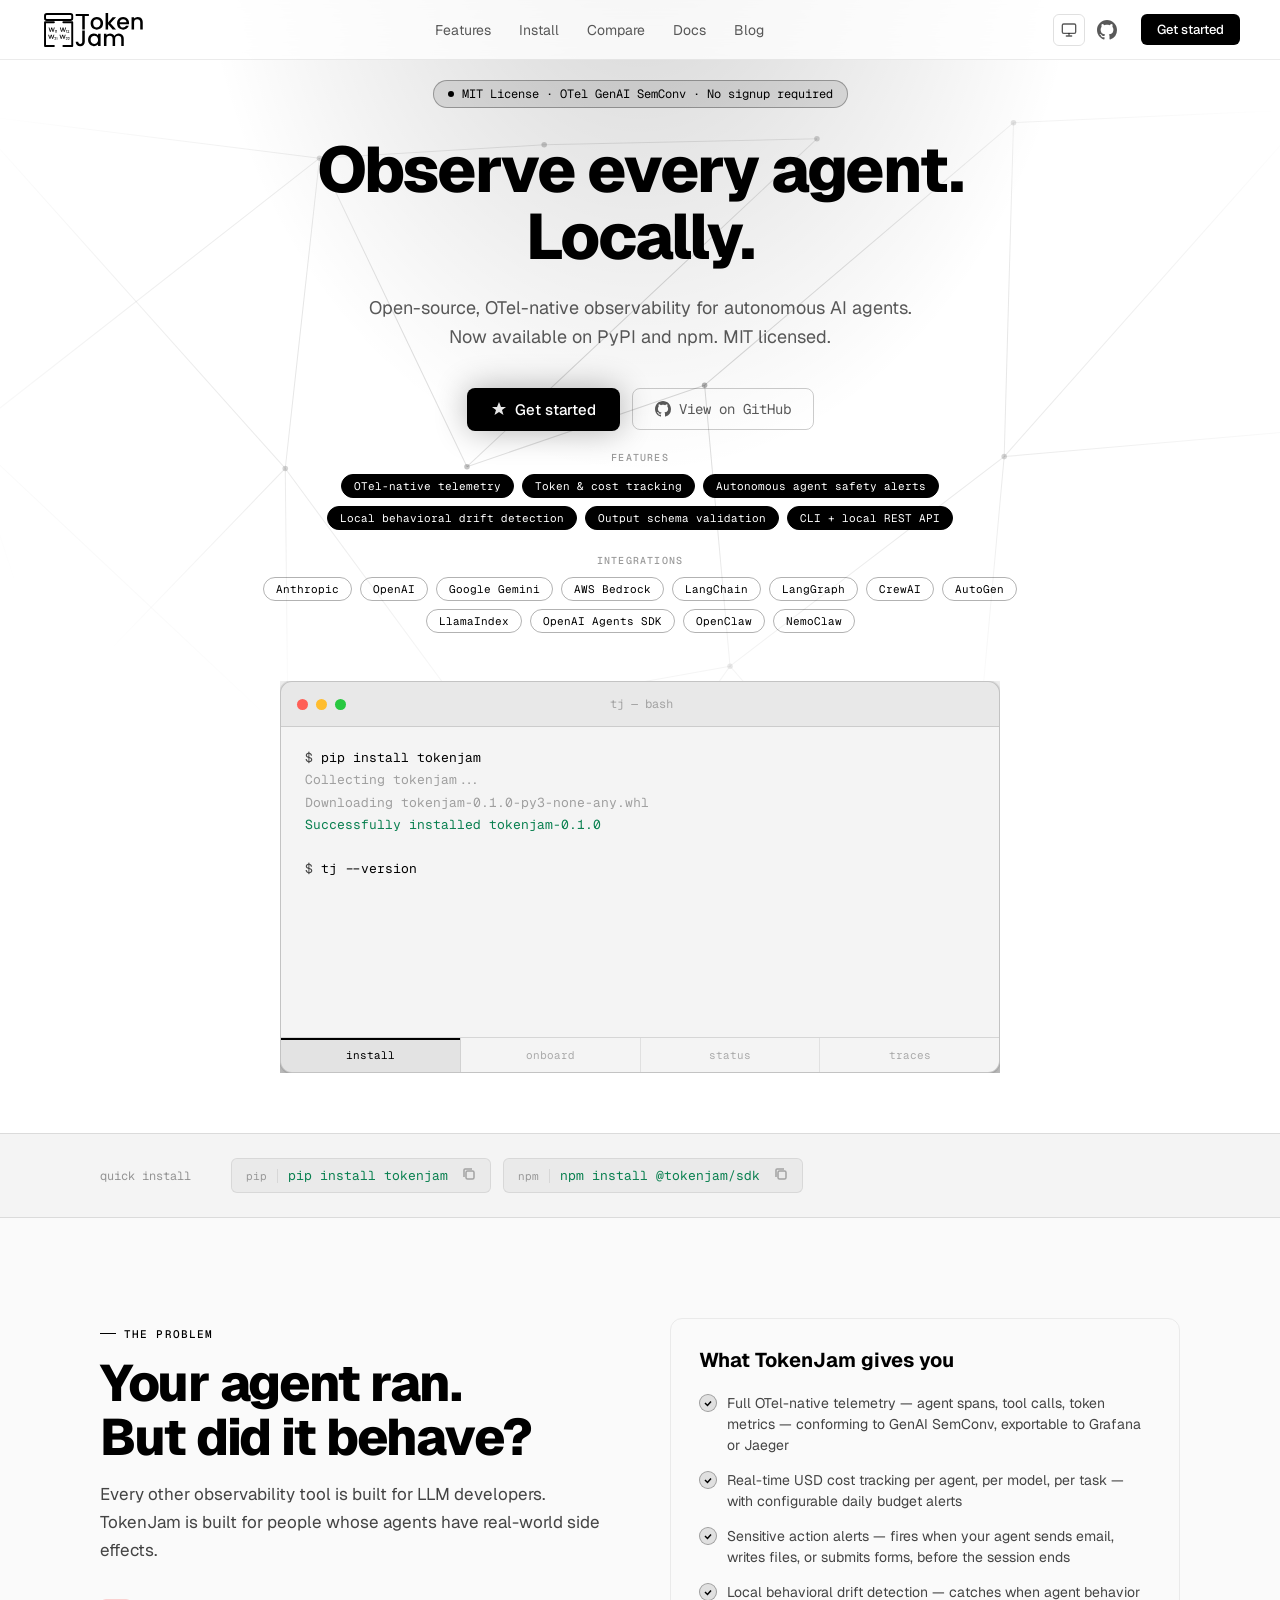
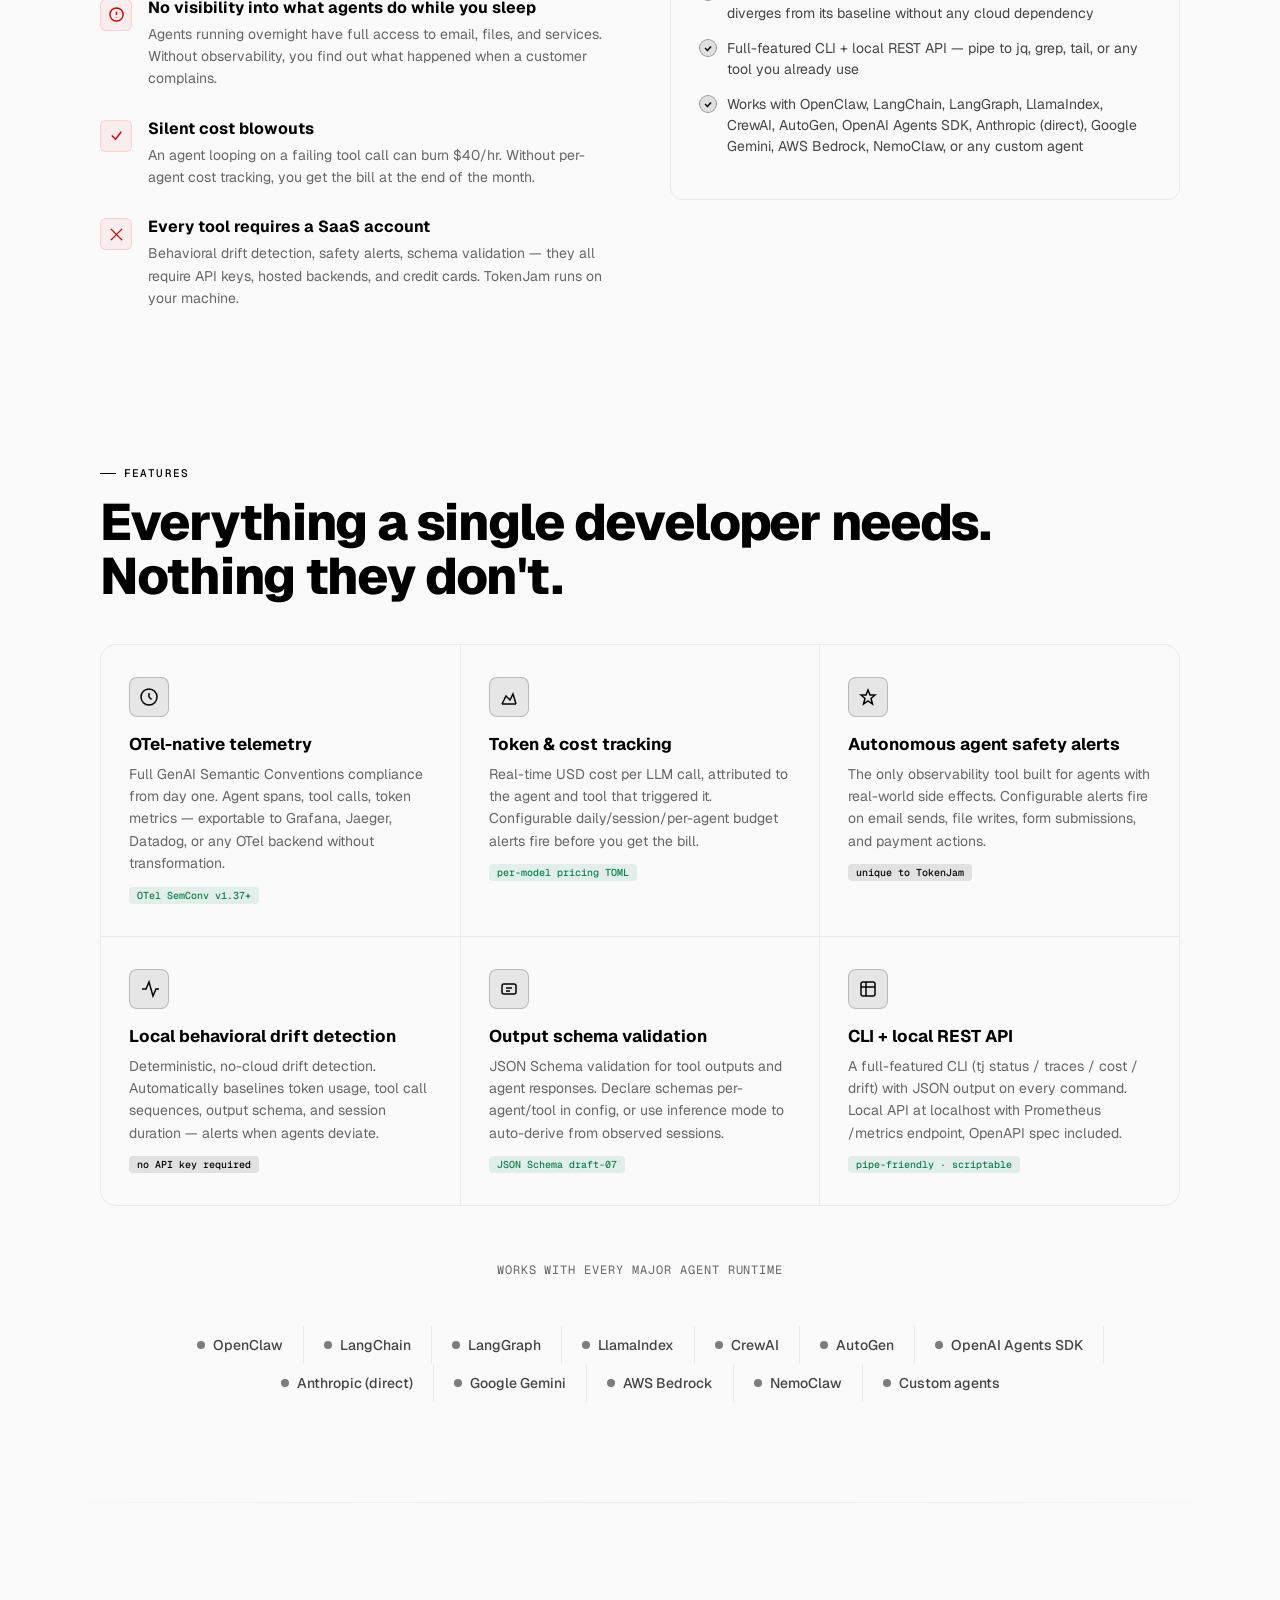
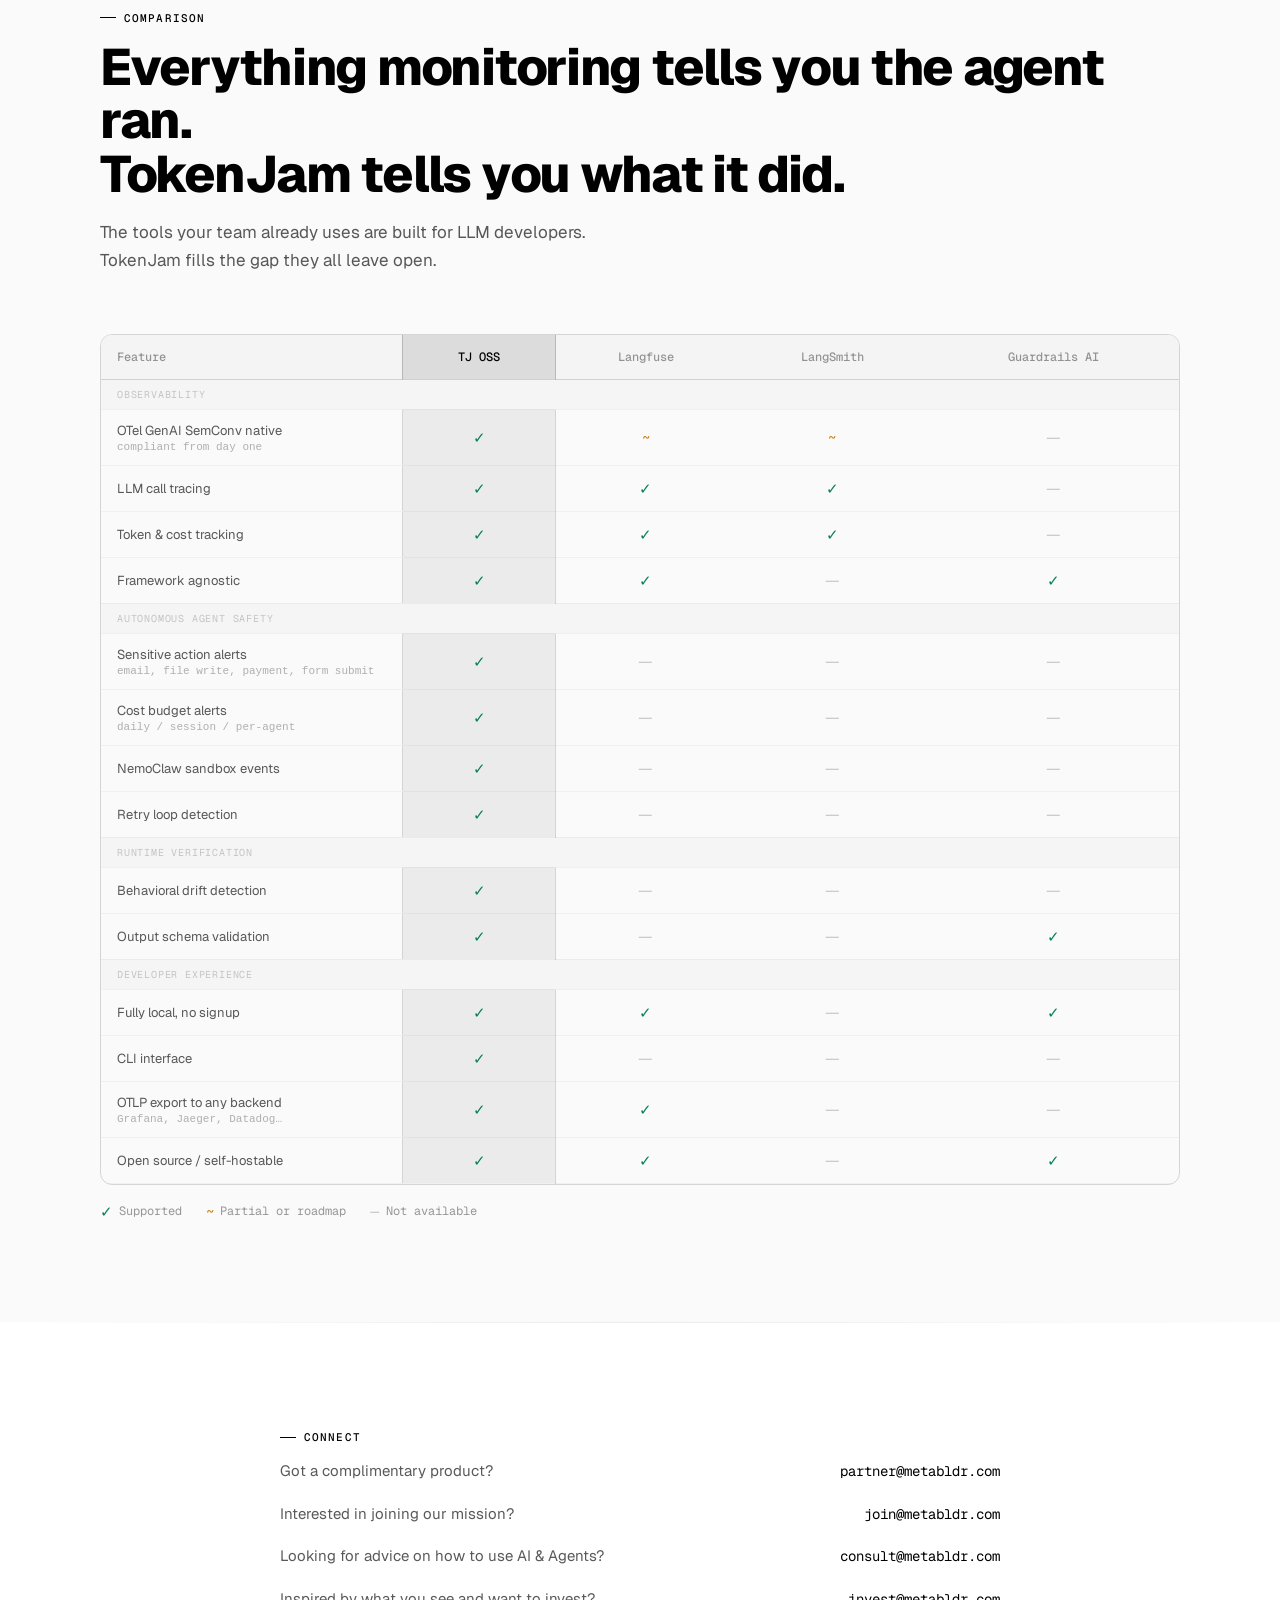
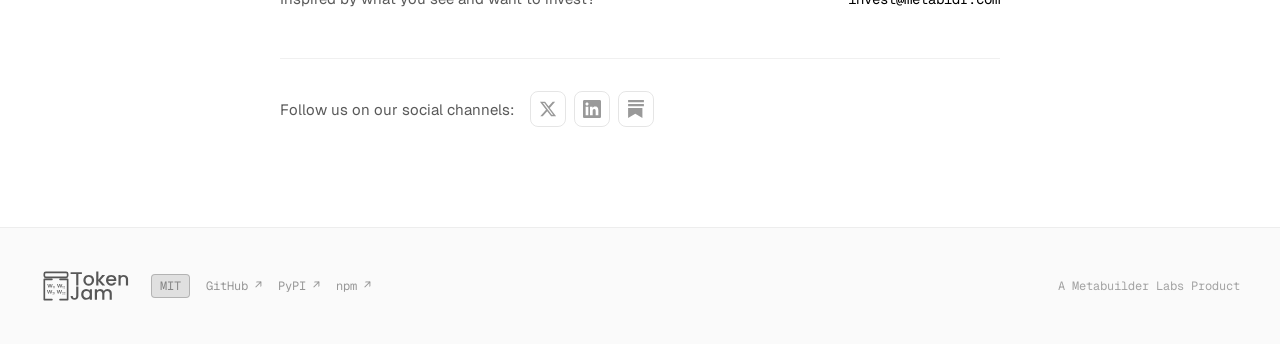
==== commit 04faae06: "Drop Vex from landing-page comparison table Removes the Vex column from the comparison table (header" ====
--- a/public/index.html
+++ b/public/index.html
@@ -1143,8 +1143,9 @@
 
   /* Responsive */
   @media (max-width: 768px) {
-    nav { padding: 0 20px; }
-    .nav-links { display: none; }
+    nav { padding: 0 16px; }
+    .nav-links { display: flex; gap: 16px; font-size: 13px; }
+    .nav-actions { display: none; }
     .hero { padding: 90px 20px 60px; }
     .section-light, .section-dark { padding: 70px 20px; }
     .features-grid { grid-template-columns: 1fr; }
@@ -1190,6 +1191,8 @@
     <li><a href="#features">Features</a></li>
     <li><a href="#install">Install</a></li>
     <li><a href="#compare">Compare</a></li>
+    <li><a href="/docs">Docs</a></li>
+    <li><a href="/blog">Blog</a></li>
   </ul>
 
   <div class="nav-actions">
@@ -1521,18 +1524,16 @@
             <th class="tj-col">TJ OSS</th>
             <th>Langfuse</th>
             <th>LangSmith</th>
-            <th>Vex</th>
             <th>Guardrails AI</th>
           </tr>
         </thead>
         <tbody>
-          <tr class="section-row"><td colspan="6">Observability</td></tr>
+          <tr class="section-row"><td colspan="5">Observability</td></tr>
           <tr>
             <td class="feat-name">OTel GenAI SemConv native<span class="comp-table td.feat-sub" style="font-family:'IBM Plex Mono',monospace;font-size:11px;color:rgba(var(--accent-rgb),0.3);display:block;margin-top:2px;">compliant from day one</span></td>
             <td class="tj-col"><span class="yes">✓</span></td>
             <td><span class="partial">~</span></td>
             <td><span class="partial">~</span></td>
-            <td><span class="yes">✓</span></td>
             <td><span class="no">—</span></td>
           </tr>
           <tr>
@@ -1540,7 +1541,6 @@
             <td class="tj-col"><span class="yes">✓</span></td>
             <td><span class="yes">✓</span></td>
             <td><span class="yes">✓</span></td>
-            <td><span class="yes">✓</span></td>
             <td><span class="no">—</span></td>
           </tr>
           <tr>
@@ -1548,7 +1548,6 @@
             <td class="tj-col"><span class="yes">✓</span></td>
             <td><span class="yes">✓</span></td>
             <td><span class="yes">✓</span></td>
-            <td><span class="yes">✓</span></td>
             <td><span class="no">—</span></td>
           </tr>
           <tr>
@@ -1557,14 +1556,12 @@
             <td><span class="yes">✓</span></td>
             <td><span class="no">—</span></td>
             <td><span class="yes">✓</span></td>
-            <td><span class="yes">✓</span></td>
           </tr>
 
-          <tr class="section-row"><td colspan="6">Autonomous agent safety</td></tr>
+          <tr class="section-row"><td colspan="5">Autonomous agent safety</td></tr>
           <tr>
             <td class="feat-name">Sensitive action alerts<span style="font-family:'IBM Plex Mono',monospace;font-size:11px;color:rgba(var(--accent-rgb),0.3);display:block;margin-top:2px;">email, file write, payment, form submit</span></td>
             <td class="tj-col"><span class="yes">✓</span></td>
-            <td><span class="no">—</span></td>
             <td><span class="no">—</span></td>
             <td><span class="no">—</span></td>
             <td><span class="no">—</span></td>
@@ -1575,7 +1572,6 @@
             <td><span class="no">—</span></td>
             <td><span class="no">—</span></td>
             <td><span class="no">—</span></td>
-            <td><span class="no">—</span></td>
           </tr>
           <tr>
             <td class="feat-name">NemoClaw sandbox events</td>
@@ -1583,7 +1579,6 @@
             <td><span class="no">—</span></td>
             <td><span class="no">—</span></td>
             <td><span class="no">—</span></td>
-            <td><span class="no">—</span></td>
           </tr>
           <tr>
             <td class="feat-name">Retry loop detection</td>
@@ -1591,16 +1586,14 @@
             <td><span class="no">—</span></td>
             <td><span class="no">—</span></td>
             <td><span class="no">—</span></td>
-            <td><span class="no">—</span></td>
           </tr>
 
-          <tr class="section-row"><td colspan="6">Runtime verification</td></tr>
+          <tr class="section-row"><td colspan="5">Runtime verification</td></tr>
           <tr>
             <td class="feat-name">Behavioral drift detection</td>
             <td class="tj-col"><span class="yes">✓</span></td>
             <td><span class="no">—</span></td>
             <td><span class="no">—</span></td>
-            <td><span class="cloud-only">API key</span></td>
             <td><span class="no">—</span></td>
           </tr>
           <tr>
@@ -1609,15 +1602,13 @@
             <td><span class="no">—</span></td>
             <td><span class="no">—</span></td>
             <td><span class="yes">✓</span></td>
-            <td><span class="yes">✓</span></td>
           </tr>
 
-          <tr class="section-row"><td colspan="6">Developer experience</td></tr>
+          <tr class="section-row"><td colspan="5">Developer experience</td></tr>
           <tr>
             <td class="feat-name">Fully local, no signup</td>
             <td class="tj-col"><span class="yes">✓</span></td>
             <td><span class="yes">✓</span></td>
-            <td><span class="no">—</span></td>
             <td><span class="no">—</span></td>
             <td><span class="yes">✓</span></td>
           </tr>
@@ -1627,7 +1618,6 @@
             <td><span class="no">—</span></td>
             <td><span class="no">—</span></td>
             <td><span class="no">—</span></td>
-            <td><span class="no">—</span></td>
           </tr>
           <tr>
             <td class="feat-name">OTLP export to any backend<span style="font-family:'IBM Plex Mono',monospace;font-size:11px;color:rgba(var(--accent-rgb),0.3);display:block;margin-top:2px;">Grafana, Jaeger, Datadog…</span></td>
@@ -1635,7 +1625,6 @@
             <td><span class="yes">✓</span></td>
             <td><span class="no">—</span></td>
             <td><span class="no">—</span></td>
-            <td><span class="no">—</span></td>
           </tr>
           <tr>
             <td class="feat-name">Open source / self-hostable</td>
@@ -1643,7 +1632,6 @@
             <td><span class="yes">✓</span></td>
             <td><span class="no">—</span></td>
             <td><span class="yes">✓</span></td>
-            <td><span class="yes">✓</span></td>
           </tr>
         </tbody>
       </table>
@@ -1653,7 +1641,6 @@
       <span><span class="yes">✓</span> Supported</span>
       <span><span class="partial">~</span> Partial or roadmap</span>
       <span><span class="no">—</span> Not available</span>
-      <span><span class="cloud-only">API key</span> Requires hosted service</span>
     </div>
   </div>
 </section>
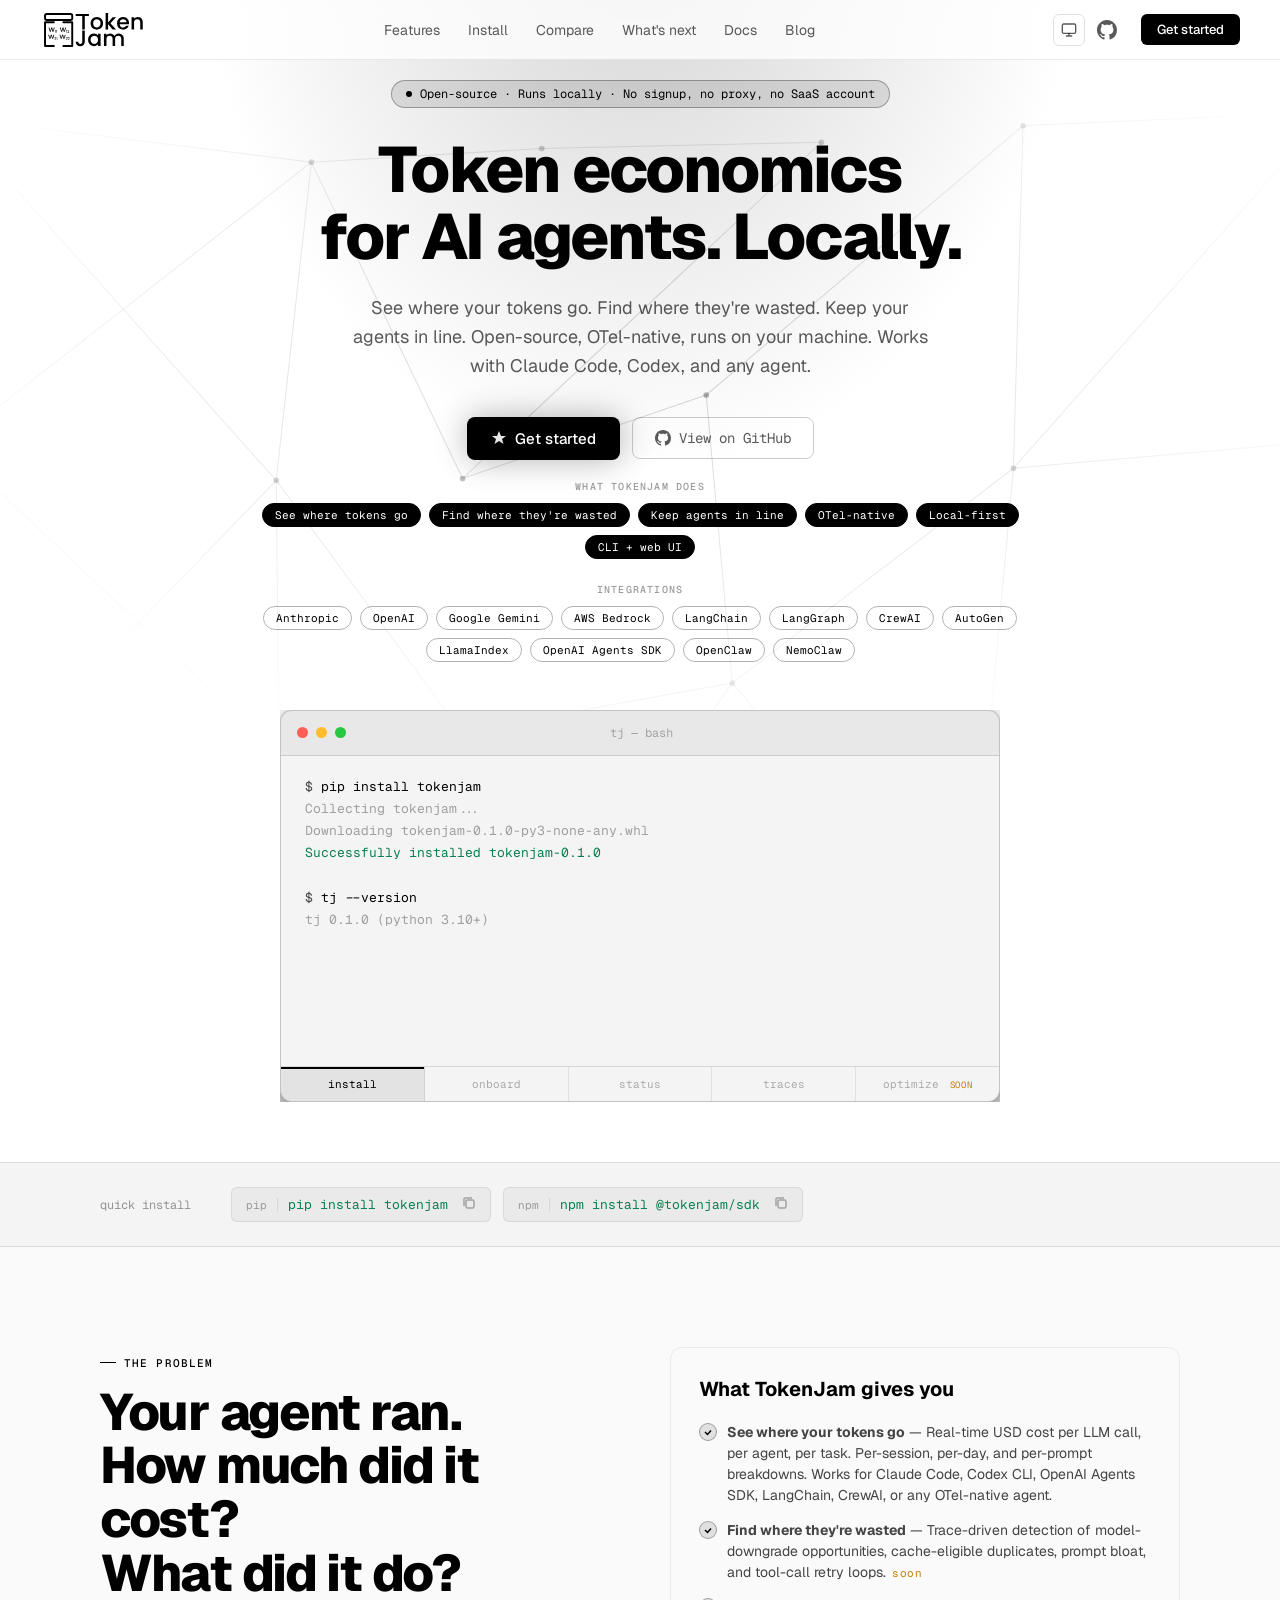
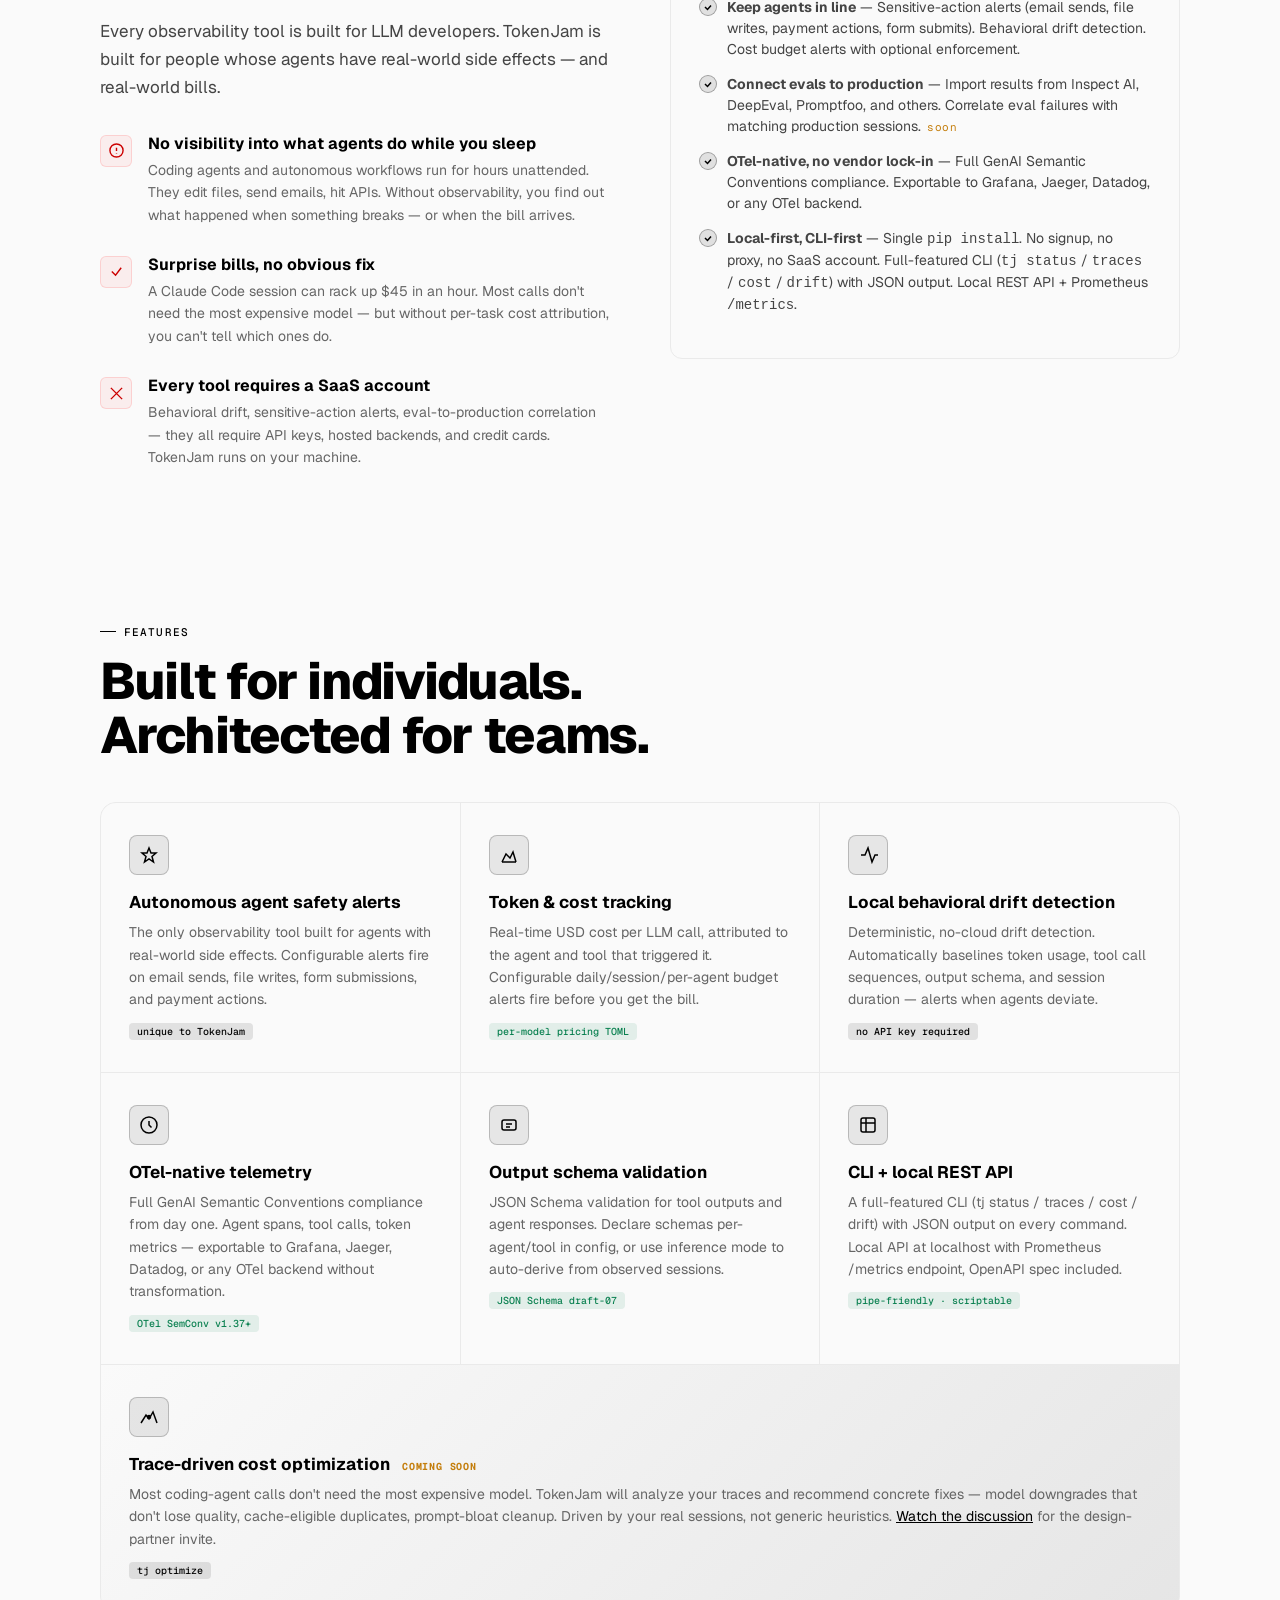
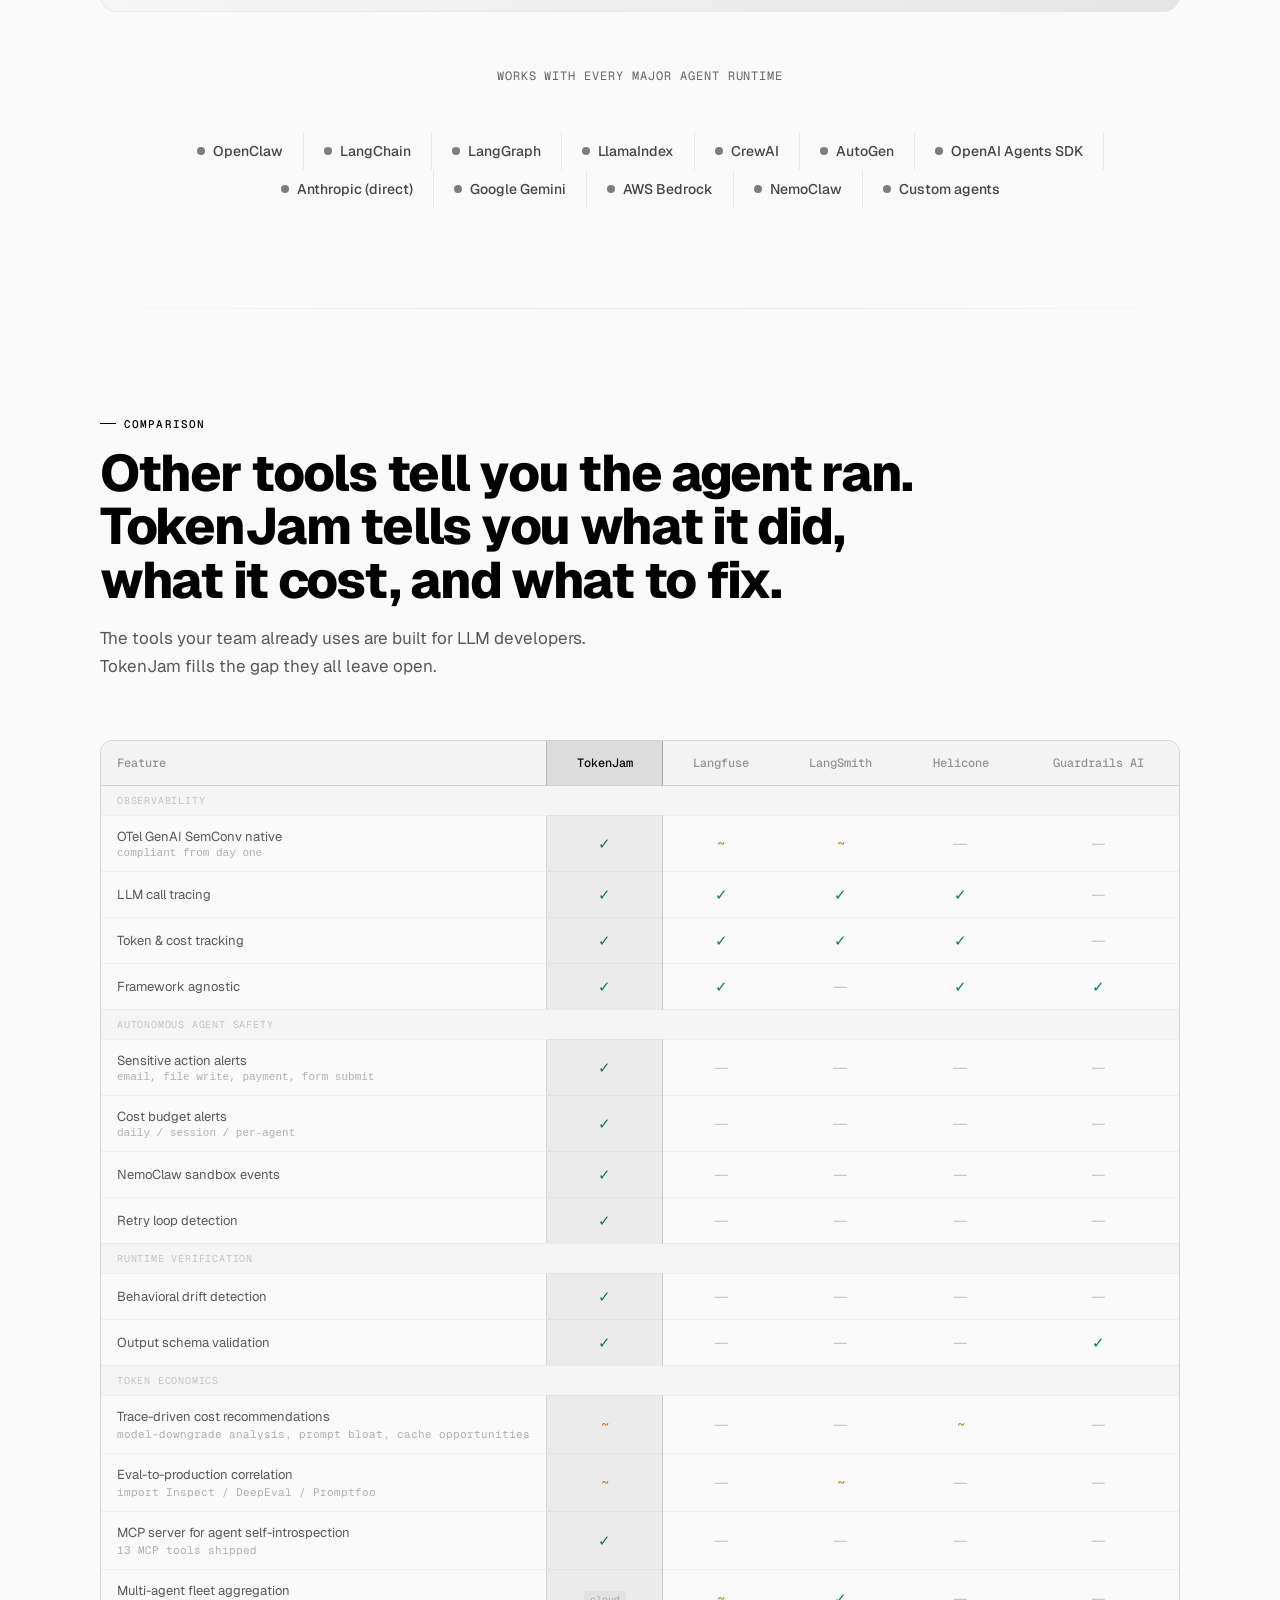
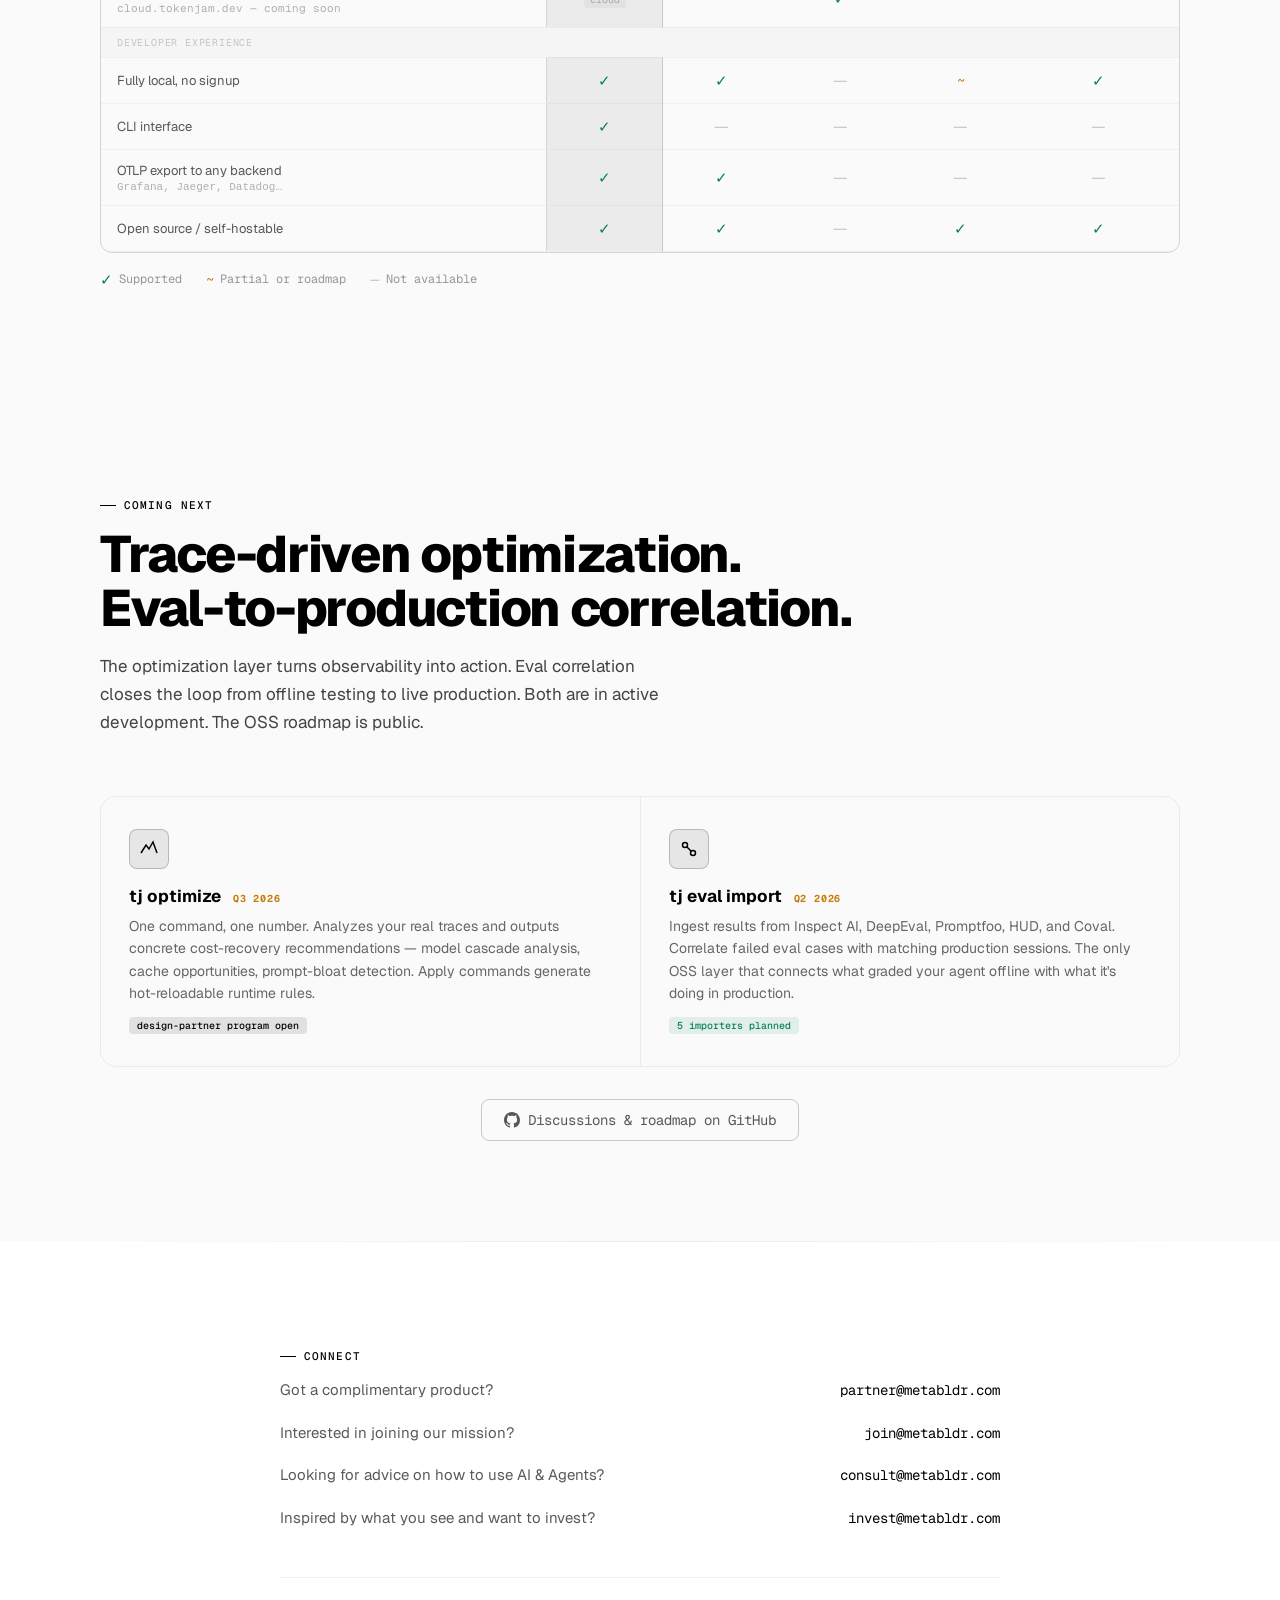
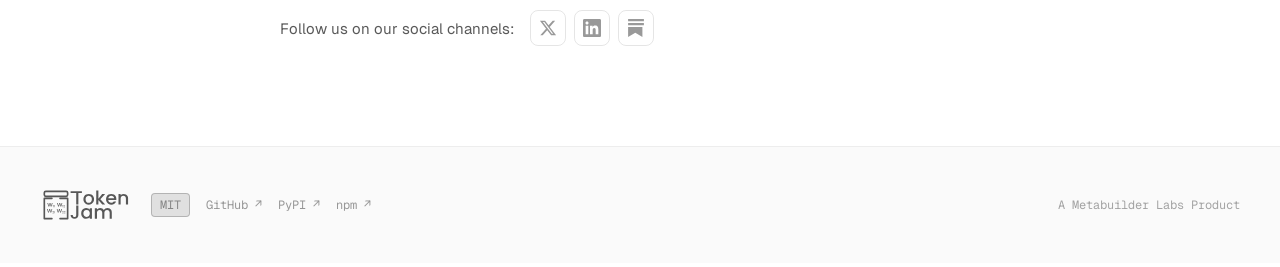
==== commit 10e7d4ad: "Reposition landing + AEO surfaces around token economics Moves the headline out of the "observabilit" ====
--- a/public/index.html
+++ b/public/index.html
@@ -12,10 +12,10 @@
   gtag('js', new Date());
   gtag('config', 'G-C3WCWQW0WR');
 </script>
-<title>TokenJam — Open-source agent observability</title>
-<meta name="description" content="Open-source, OTel-native observability for autonomous AI agents. Full telemetry, cost tracking, and safety alerts — on your machine, no backend required.">
-<meta property="og:title" content="TokenJam — Open-source agent observability">
-<meta property="og:description" content="Observe every agent. Locally. Full OTel-native telemetry, cost tracking, and safety alerts for autonomous AI agents.">
+<title>TokenJam — Token economics for AI agents</title>
+<meta name="description" content="Open-source, local-first observability and cost control for autonomous AI agents. See where your tokens go, find where they're wasted, and keep agents in line. Works with Claude Code, Codex, and any OTel-native agent.">
+<meta property="og:title" content="TokenJam — Token economics for AI agents">
+<meta property="og:description" content="See where your tokens go. Find where they're wasted. Keep agents in line. Open-source, local-first.">
 <meta property="og:type" content="website">
 <meta property="og:url" content="https://tokenjam.dev/">
 <meta property="og:image" content="https://tokenjam.dev/og-image.png">
@@ -23,16 +23,16 @@
 <meta property="og:image:width" content="1200">
 <meta property="og:image:height" content="630">
 <meta property="og:image:type" content="image/png">
-<meta property="og:image:alt" content="TokenJam — Observe every agent. Locally.">
+<meta property="og:image:alt" content="TokenJam — Token economics for AI agents">
 <meta property="og:site_name" content="TokenJam">
 <meta property="og:locale" content="en_US">
 <meta name="twitter:card" content="summary_large_image">
 <meta name="twitter:domain" content="tokenjam.dev">
 <meta name="twitter:url" content="https://tokenjam.dev/">
-<meta name="twitter:title" content="TokenJam — Open-source agent observability">
-<meta name="twitter:description" content="Observe every agent. Locally. Full OTel-native telemetry, cost tracking, and safety alerts for autonomous AI agents.">
+<meta name="twitter:title" content="TokenJam — Token economics for AI agents">
+<meta name="twitter:description" content="See where your tokens go. Find where they're wasted. Keep agents in line. Open-source, local-first.">
 <meta name="twitter:image" content="https://tokenjam.dev/og-image.png">
-<meta name="twitter:image:alt" content="TokenJam — Observe every agent. Locally.">
+<meta name="twitter:image:alt" content="TokenJam — Token economics for AI agents">
 <meta name="theme-color" content="#000000">
 <meta name="msapplication-TileColor" content="#000000">
 <link rel="canonical" href="https://tokenjam.dev/">
@@ -1191,6 +1191,7 @@
     <li><a href="#features">Features</a></li>
     <li><a href="#install">Install</a></li>
     <li><a href="#compare">Compare</a></li>
+    <li><a href="#coming-next">What's next</a></li>
     <li><a href="/docs">Docs</a></li>
     <li><a href="/blog">Blog</a></li>
   </ul>
@@ -1233,16 +1234,16 @@
   <div class="hero-inner">
     <div class="hero-badge">
       <div class="hero-badge-dot"></div>
-      MIT License · OTel GenAI SemConv · No signup required
+      Open-source · Runs locally · No signup, no proxy, no SaaS account
     </div>
 
     <h1 class="hero-title">
-      Observe every agent. <span class="hero-title-accent">Locally.</span>
+      Token economics<br>for AI agents.<span class="hero-title-accent"> Locally.</span>
     </h1>
 
     <p class="hero-subtitle">
-      Open-source, OTel-native observability for autonomous AI agents.
-      Now available on PyPI and npm. MIT licensed.
+      See where your tokens go. Find where they're wasted. Keep your agents in line.
+      Open-source, OTel-native, runs on your machine. Works with Claude Code, Codex, and any agent.
     </p>
 
     <div class="hero-ctas">
@@ -1257,14 +1258,14 @@
     </div>
 
     <!-- Feature pills -->
-    <p class="hero-strip-label">FEATURES</p>
+    <p class="hero-strip-label">WHAT TOKENJAM DOES</p>
     <div class="hero-integrations" style="margin-bottom: 24px;">
-      <span class="hero-integration-pill hero-feature-pill">OTel-native telemetry</span>
-      <span class="hero-integration-pill hero-feature-pill">Token &amp; cost tracking</span>
-      <span class="hero-integration-pill hero-feature-pill">Autonomous agent safety alerts</span>
-      <span class="hero-integration-pill hero-feature-pill">Local behavioral drift detection</span>
-      <span class="hero-integration-pill hero-feature-pill">Output schema validation</span>
-      <span class="hero-integration-pill hero-feature-pill">CLI + local REST API</span>
+      <span class="hero-integration-pill hero-feature-pill">See where tokens go</span>
+      <span class="hero-integration-pill hero-feature-pill">Find where they're wasted</span>
+      <span class="hero-integration-pill hero-feature-pill">Keep agents in line</span>
+      <span class="hero-integration-pill hero-feature-pill">OTel-native</span>
+      <span class="hero-integration-pill hero-feature-pill">Local-first</span>
+      <span class="hero-integration-pill hero-feature-pill">CLI + web UI</span>
     </div>
 
     <!-- Integration showcase -->
@@ -1301,6 +1302,7 @@
           <button class="step-tab" id="tab-1" onclick="showStep(1)">onboard</button>
           <button class="step-tab" id="tab-2" onclick="showStep(2)">status</button>
           <button class="step-tab" id="tab-3" onclick="showStep(3)">traces</button>
+          <button class="step-tab" id="tab-4" onclick="showStep(4)">optimize <span style="color:var(--amber);font-size:9px;letter-spacing:0.08em;margin-left:4px;">SOON</span></button>
         </div>
       </div>
     </div>
@@ -1338,9 +1340,9 @@
     <div class="problem-grid">
       <div>
         <div class="section-label">the problem</div>
-        <h2>Your agent ran.<br>But did it behave?</h2>
+        <h2>Your agent ran.<br>How much did it cost?<br>What did it do?</h2>
         <p class="section-desc" style="margin-bottom: 32px;">
-          Every other observability tool is built for LLM developers. TokenJam is built for people whose agents have real-world side effects.
+          Every observability tool is built for LLM developers. TokenJam is built for people whose agents have real-world side effects — and real-world bills.
         </p>
 
         <div class="problem-point">
@@ -1349,7 +1351,7 @@
           </div>
           <div class="problem-text">
             <h4>No visibility into what agents do while you sleep</h4>
-            <p>Agents running overnight have full access to email, files, and services. Without observability, you find out what happened when a customer complains.</p>
+            <p>Coding agents and autonomous workflows run for hours unattended. They edit files, send emails, hit APIs. Without observability, you find out what happened when something breaks — or when the bill arrives.</p>
           </div>
         </div>
 
@@ -1358,8 +1360,8 @@
             <svg viewBox="0 0 16 16" fill="none" stroke="currentColor" stroke-width="1.5"><path d="M3 8l4 4 6-8"/></svg>
           </div>
           <div class="problem-text">
-            <h4>Silent cost blowouts</h4>
-            <p>An agent looping on a failing tool call can burn $40/hr. Without per-agent cost tracking, you get the bill at the end of the month.</p>
+            <h4>Surprise bills, no obvious fix</h4>
+            <p>A Claude Code session can rack up $45 in an hour. Most calls don't need the most expensive model — but without per-task cost attribution, you can't tell which ones do.</p>
           </div>
         </div>
 
@@ -1369,7 +1371,7 @@
           </div>
           <div class="problem-text">
             <h4>Every tool requires a SaaS account</h4>
-            <p>Behavioral drift detection, safety alerts, schema validation — they all require API keys, hosted backends, and credit cards. TokenJam runs on your machine.</p>
+            <p>Behavioral drift, sensitive-action alerts, eval-to-production correlation — they all require API keys, hosted backends, and credit cards. TokenJam runs on your machine.</p>
           </div>
         </div>
       </div>
@@ -1382,37 +1384,37 @@
             <div class="solution-item-check">
               <svg viewBox="0 0 10 10" fill="none" stroke="currentColor" stroke-width="1.5"><path d="M2 5l2.5 2.5 3.5-4"/></svg>
             </div>
-            <span>Full OTel-native telemetry — agent spans, tool calls, token metrics — conforming to GenAI SemConv, exportable to Grafana or Jaeger</span>
+            <span><strong>See where your tokens go</strong> — Real-time USD cost per LLM call, per agent, per task. Per-session, per-day, and per-prompt breakdowns. Works for Claude Code, Codex CLI, OpenAI Agents SDK, LangChain, CrewAI, or any OTel-native agent.</span>
           </div>
           <div class="solution-item">
             <div class="solution-item-check">
               <svg viewBox="0 0 10 10" fill="none" stroke="currentColor" stroke-width="1.5"><path d="M2 5l2.5 2.5 3.5-4"/></svg>
             </div>
-            <span>Real-time USD cost tracking per agent, per model, per task — with configurable daily budget alerts</span>
+            <span><strong>Find where they're wasted</strong> — Trace-driven detection of model-downgrade opportunities, cache-eligible duplicates, prompt bloat, and tool-call retry loops.<span style="font-family:'Geist Mono',monospace;font-size:11px;color:var(--amber);margin-left:6px;letter-spacing:0.05em;">soon</span></span>
           </div>
           <div class="solution-item">
             <div class="solution-item-check">
               <svg viewBox="0 0 10 10" fill="none" stroke="currentColor" stroke-width="1.5"><path d="M2 5l2.5 2.5 3.5-4"/></svg>
             </div>
-            <span>Sensitive action alerts — fires when your agent sends email, writes files, or submits forms, before the session ends</span>
+            <span><strong>Keep agents in line</strong> — Sensitive-action alerts (email sends, file writes, payment actions, form submits). Behavioral drift detection. Cost budget alerts with optional enforcement.</span>
           </div>
           <div class="solution-item">
             <div class="solution-item-check">
               <svg viewBox="0 0 10 10" fill="none" stroke="currentColor" stroke-width="1.5"><path d="M2 5l2.5 2.5 3.5-4"/></svg>
             </div>
-            <span>Local behavioral drift detection — catches when agent behavior diverges from its baseline without any cloud dependency</span>
+            <span><strong>Connect evals to production</strong> — Import results from Inspect AI, DeepEval, Promptfoo, and others. Correlate eval failures with matching production sessions.<span style="font-family:'Geist Mono',monospace;font-size:11px;color:var(--amber);margin-left:6px;letter-spacing:0.05em;">soon</span></span>
           </div>
           <div class="solution-item">
             <div class="solution-item-check">
               <svg viewBox="0 0 10 10" fill="none" stroke="currentColor" stroke-width="1.5"><path d="M2 5l2.5 2.5 3.5-4"/></svg>
             </div>
-            <span>Full-featured CLI + local REST API — pipe to jq, grep, tail, or any tool you already use</span>
+            <span><strong>OTel-native, no vendor lock-in</strong> — Full GenAI Semantic Conventions compliance. Exportable to Grafana, Jaeger, Datadog, or any OTel backend.</span>
           </div>
           <div class="solution-item">
             <div class="solution-item-check">
               <svg viewBox="0 0 10 10" fill="none" stroke="currentColor" stroke-width="1.5"><path d="M2 5l2.5 2.5 3.5-4"/></svg>
             </div>
-            <span>Works with OpenClaw, LangChain, LangGraph, LlamaIndex, CrewAI, AutoGen, OpenAI Agents SDK, Anthropic (direct), Google Gemini, AWS Bedrock, NemoClaw, or any custom agent</span>
+            <span><strong>Local-first, CLI-first</strong> — Single <code>pip install</code>. No signup, no proxy, no SaaS account. Full-featured CLI (<code>tj status</code> / <code>traces</code> / <code>cost</code> / <code>drift</code>) with JSON output. Local REST API + Prometheus <code>/metrics</code>.</span>
           </div>
         </div>
       </div>
@@ -1426,10 +1428,37 @@
   <div class="container">
     <div style="margin-bottom: 40px;">
       <div class="section-label">features</div>
-      <h2>Everything a single developer needs.<br>Nothing they don't.</h2>
+      <h2>Built for individuals.<br>Architected for teams.</h2>
     </div>
 
     <div class="features-grid">
+      <div class="feature-card">
+        <div class="feature-icon">
+          <svg viewBox="0 0 20 20" fill="none" stroke="currentColor" stroke-width="1.5"><path d="M10 3l2 5h5l-4 3.5 1.5 5.5L10 14l-4.5 3 1.5-5.5L3 8h5z"/></svg>
+        </div>
+        <div class="feature-title">Autonomous agent safety alerts</div>
+        <p class="feature-desc">The only observability tool built for agents with real-world side effects. Configurable alerts fire on email sends, file writes, form submissions, and payment actions.</p>
+        <span class="feature-badge badge-new">unique to TokenJam</span>
+      </div>
+
+      <div class="feature-card">
+        <div class="feature-icon">
+          <svg viewBox="0 0 20 20" fill="none" stroke="currentColor" stroke-width="1.5"><path d="M3 17l4-8 4 4 3-6 3 10"/><path d="M3 17h14"/></svg>
+        </div>
+        <div class="feature-title">Token & cost tracking</div>
+        <p class="feature-desc">Real-time USD cost per LLM call, attributed to the agent and tool that triggered it. Configurable daily/session/per-agent budget alerts fire before you get the bill.</p>
+        <span class="feature-badge badge-oss">per-model pricing TOML</span>
+      </div>
+
+      <div class="feature-card">
+        <div class="feature-icon">
+          <svg viewBox="0 0 20 20" fill="none" stroke="currentColor" stroke-width="1.5"><path d="M3 10h4l3-7 4 14 3-7h3"/></svg>
+        </div>
+        <div class="feature-title">Local behavioral drift detection</div>
+        <p class="feature-desc">Deterministic, no-cloud drift detection. Automatically baselines token usage, tool call sequences, output schema, and session duration — alerts when agents deviate.</p>
+        <span class="feature-badge badge-new">no API key required</span>
+      </div>
+
       <div class="feature-card">
         <div class="feature-icon">
           <svg viewBox="0 0 20 20" fill="none" stroke="currentColor" stroke-width="1.5"><circle cx="10" cy="10" r="8"/><path d="M10 6v4l2.5 2.5"/></svg>
@@ -1441,33 +1470,6 @@
 
       <div class="feature-card">
         <div class="feature-icon">
-          <svg viewBox="0 0 20 20" fill="none" stroke="currentColor" stroke-width="1.5"><path d="M3 17l4-8 4 4 3-6 3 10"/><path d="M3 17h14"/></svg>
-        </div>
-        <div class="feature-title">Token & cost tracking</div>
-        <p class="feature-desc">Real-time USD cost per LLM call, attributed to the agent and tool that triggered it. Configurable daily/session/per-agent budget alerts fire before you get the bill.</p>
-        <span class="feature-badge badge-oss">per-model pricing TOML</span>
-      </div>
-
-      <div class="feature-card">
-        <div class="feature-icon">
-          <svg viewBox="0 0 20 20" fill="none" stroke="currentColor" stroke-width="1.5"><path d="M10 3l2 5h5l-4 3.5 1.5 5.5L10 14l-4.5 3 1.5-5.5L3 8h5z"/></svg>
-        </div>
-        <div class="feature-title">Autonomous agent safety alerts</div>
-        <p class="feature-desc">The only observability tool built for agents with real-world side effects. Configurable alerts fire on email sends, file writes, form submissions, and payment actions.</p>
-        <span class="feature-badge badge-new">unique to TokenJam</span>
-      </div>
-
-      <div class="feature-card">
-        <div class="feature-icon">
-          <svg viewBox="0 0 20 20" fill="none" stroke="currentColor" stroke-width="1.5"><path d="M3 10h4l3-7 4 14 3-7h3"/></svg>
-        </div>
-        <div class="feature-title">Local behavioral drift detection</div>
-        <p class="feature-desc">Deterministic, no-cloud drift detection. Automatically baselines token usage, tool call sequences, output schema, and session duration — alerts when agents deviate.</p>
-        <span class="feature-badge badge-new">no API key required</span>
-      </div>
-
-      <div class="feature-card">
-        <div class="feature-icon">
           <svg viewBox="0 0 20 20" fill="none" stroke="currentColor" stroke-width="1.5"><rect x="3" y="5" width="14" height="10" rx="2"/><path d="M7 9h6M7 12h4"/></svg>
         </div>
         <div class="feature-title">Output schema validation</div>
@@ -1482,6 +1484,15 @@
         <div class="feature-title">CLI + local REST API</div>
         <p class="feature-desc">A full-featured CLI (tj status / traces / cost / drift) with JSON output on every command. Local API at localhost with Prometheus /metrics endpoint, OpenAPI spec included.</p>
         <span class="feature-badge badge-oss">pipe-friendly · scriptable</span>
+      </div>
+
+      <div class="feature-card" style="grid-column: 1 / -1; background: linear-gradient(135deg, var(--bg-light), rgba(var(--accent-rgb),0.02));">
+        <div class="feature-icon">
+          <svg viewBox="0 0 20 20" fill="none" stroke="currentColor" stroke-width="1.5"><path d="M2 16l5-8 3 4 4-7 4 11"/><circle cx="10" cy="10" r="1.5" fill="currentColor"/></svg>
+        </div>
+        <div class="feature-title">Trace-driven cost optimization <span style="font-family:'Geist Mono',monospace;font-size:10px;color:var(--amber);margin-left:8px;letter-spacing:0.08em;">COMING SOON</span></div>
+        <p class="feature-desc">Most coding-agent calls don't need the most expensive model. TokenJam will analyze your traces and recommend concrete fixes — model downgrades that don't lose quality, cache-eligible duplicates, prompt-bloat cleanup. Driven by your real sessions, not generic heuristics. <a href="https://github.com/metabuilder-labs/tokenjam/discussions" style="color:var(--blue);text-decoration:underline;">Watch the discussion</a> for the design-partner invite.</p>
+        <span class="feature-badge badge-new">tj optimize</span>
       </div>
     </div>
 
@@ -1511,7 +1522,7 @@
 <section class="section-dark" id="compare">
   <div class="container">
     <div class="section-label" style="color: var(--blue);">comparison</div>
-    <h2>Everything monitoring tells you the agent ran.<br>TokenJam tells you what it did.</h2>
+    <h2>Other tools tell you the agent ran.<br>TokenJam tells you what it did,<br>what it cost, and what to fix.</h2>
     <p class="section-desc">
       The tools your team already uses are built for LLM developers. TokenJam fills the gap they all leave open.
     </p>
@@ -1521,19 +1532,21 @@
         <thead>
           <tr>
             <th style="text-align: left; width: 28%;">Feature</th>
-            <th class="tj-col">TJ OSS</th>
+            <th class="tj-col">TokenJam</th>
             <th>Langfuse</th>
             <th>LangSmith</th>
+            <th>Helicone</th>
             <th>Guardrails AI</th>
           </tr>
         </thead>
         <tbody>
-          <tr class="section-row"><td colspan="5">Observability</td></tr>
+          <tr class="section-row"><td colspan="6">Observability</td></tr>
           <tr>
             <td class="feat-name">OTel GenAI SemConv native<span class="comp-table td.feat-sub" style="font-family:'IBM Plex Mono',monospace;font-size:11px;color:rgba(var(--accent-rgb),0.3);display:block;margin-top:2px;">compliant from day one</span></td>
             <td class="tj-col"><span class="yes">✓</span></td>
             <td><span class="partial">~</span></td>
             <td><span class="partial">~</span></td>
+            <td><span class="no">—</span></td>
             <td><span class="no">—</span></td>
           </tr>
           <tr>
@@ -1541,6 +1554,7 @@
             <td class="tj-col"><span class="yes">✓</span></td>
             <td><span class="yes">✓</span></td>
             <td><span class="yes">✓</span></td>
+            <td><span class="yes">✓</span></td>
             <td><span class="no">—</span></td>
           </tr>
           <tr>
@@ -1548,6 +1562,7 @@
             <td class="tj-col"><span class="yes">✓</span></td>
             <td><span class="yes">✓</span></td>
             <td><span class="yes">✓</span></td>
+            <td><span class="yes">✓</span></td>
             <td><span class="no">—</span></td>
           </tr>
           <tr>
@@ -1556,12 +1571,14 @@
             <td><span class="yes">✓</span></td>
             <td><span class="no">—</span></td>
             <td><span class="yes">✓</span></td>
+            <td><span class="yes">✓</span></td>
           </tr>
 
-          <tr class="section-row"><td colspan="5">Autonomous agent safety</td></tr>
+          <tr class="section-row"><td colspan="6">Autonomous agent safety</td></tr>
           <tr>
             <td class="feat-name">Sensitive action alerts<span style="font-family:'IBM Plex Mono',monospace;font-size:11px;color:rgba(var(--accent-rgb),0.3);display:block;margin-top:2px;">email, file write, payment, form submit</span></td>
             <td class="tj-col"><span class="yes">✓</span></td>
+            <td><span class="no">—</span></td>
             <td><span class="no">—</span></td>
             <td><span class="no">—</span></td>
             <td><span class="no">—</span></td>
@@ -1572,6 +1589,7 @@
             <td><span class="no">—</span></td>
             <td><span class="no">—</span></td>
             <td><span class="no">—</span></td>
+            <td><span class="no">—</span></td>
           </tr>
           <tr>
             <td class="feat-name">NemoClaw sandbox events</td>
@@ -1579,6 +1597,7 @@
             <td><span class="no">—</span></td>
             <td><span class="no">—</span></td>
             <td><span class="no">—</span></td>
+            <td><span class="no">—</span></td>
           </tr>
           <tr>
             <td class="feat-name">Retry loop detection</td>
@@ -1586,12 +1605,14 @@
             <td><span class="no">—</span></td>
             <td><span class="no">—</span></td>
             <td><span class="no">—</span></td>
+            <td><span class="no">—</span></td>
           </tr>
 
-          <tr class="section-row"><td colspan="5">Runtime verification</td></tr>
+          <tr class="section-row"><td colspan="6">Runtime verification</td></tr>
           <tr>
             <td class="feat-name">Behavioral drift detection</td>
             <td class="tj-col"><span class="yes">✓</span></td>
+            <td><span class="no">—</span></td>
             <td><span class="no">—</span></td>
             <td><span class="no">—</span></td>
             <td><span class="no">—</span></td>
@@ -1601,15 +1622,51 @@
             <td class="tj-col"><span class="yes">✓</span></td>
             <td><span class="no">—</span></td>
             <td><span class="no">—</span></td>
+            <td><span class="no">—</span></td>
             <td><span class="yes">✓</span></td>
           </tr>
 
-          <tr class="section-row"><td colspan="5">Developer experience</td></tr>
+          <tr class="section-row"><td colspan="6">Token economics</td></tr>
+          <tr>
+            <td class="feat-name">Trace-driven cost recommendations<span style="font-family:'Geist Mono',monospace;font-size:11px;color:rgba(var(--accent-rgb),0.3);display:block;margin-top:2px;">model-downgrade analysis, prompt bloat, cache opportunities</span></td>
+            <td class="tj-col"><span class="partial">~</span></td>
+            <td><span class="no">—</span></td>
+            <td><span class="no">—</span></td>
+            <td><span class="partial">~</span></td>
+            <td><span class="no">—</span></td>
+          </tr>
+          <tr>
+            <td class="feat-name">Eval-to-production correlation<span style="font-family:'Geist Mono',monospace;font-size:11px;color:rgba(var(--accent-rgb),0.3);display:block;margin-top:2px;">import Inspect / DeepEval / Promptfoo</span></td>
+            <td class="tj-col"><span class="partial">~</span></td>
+            <td><span class="no">—</span></td>
+            <td><span class="partial">~</span></td>
+            <td><span class="no">—</span></td>
+            <td><span class="no">—</span></td>
+          </tr>
+          <tr>
+            <td class="feat-name">MCP server for agent self-introspection<span style="font-family:'Geist Mono',monospace;font-size:11px;color:rgba(var(--accent-rgb),0.3);display:block;margin-top:2px;">13 MCP tools shipped</span></td>
+            <td class="tj-col"><span class="yes">✓</span></td>
+            <td><span class="no">—</span></td>
+            <td><span class="no">—</span></td>
+            <td><span class="no">—</span></td>
+            <td><span class="no">—</span></td>
+          </tr>
+          <tr>
+            <td class="feat-name">Multi-agent fleet aggregation<span style="font-family:'Geist Mono',monospace;font-size:11px;color:rgba(var(--accent-rgb),0.3);display:block;margin-top:2px;">cloud.tokenjam.dev — coming soon</span></td>
+            <td class="tj-col"><span class="cloud-only">cloud</span></td>
+            <td><span class="partial">~</span></td>
+            <td><span class="yes">✓</span></td>
+            <td><span class="no">—</span></td>
+            <td><span class="no">—</span></td>
+          </tr>
+
+          <tr class="section-row"><td colspan="6">Developer experience</td></tr>
           <tr>
             <td class="feat-name">Fully local, no signup</td>
             <td class="tj-col"><span class="yes">✓</span></td>
             <td><span class="yes">✓</span></td>
             <td><span class="no">—</span></td>
+            <td><span class="partial">~</span></td>
             <td><span class="yes">✓</span></td>
           </tr>
           <tr>
@@ -1618,6 +1675,7 @@
             <td><span class="no">—</span></td>
             <td><span class="no">—</span></td>
             <td><span class="no">—</span></td>
+            <td><span class="no">—</span></td>
           </tr>
           <tr>
             <td class="feat-name">OTLP export to any backend<span style="font-family:'IBM Plex Mono',monospace;font-size:11px;color:rgba(var(--accent-rgb),0.3);display:block;margin-top:2px;">Grafana, Jaeger, Datadog…</span></td>
@@ -1625,6 +1683,7 @@
             <td><span class="yes">✓</span></td>
             <td><span class="no">—</span></td>
             <td><span class="no">—</span></td>
+            <td><span class="no">—</span></td>
           </tr>
           <tr>
             <td class="feat-name">Open source / self-hostable</td>
@@ -1632,6 +1691,7 @@
             <td><span class="yes">✓</span></td>
             <td><span class="no">—</span></td>
             <td><span class="yes">✓</span></td>
+            <td><span class="yes">✓</span></td>
           </tr>
         </tbody>
       </table>
@@ -1641,6 +1701,46 @@
       <span><span class="yes">✓</span> Supported</span>
       <span><span class="partial">~</span> Partial or roadmap</span>
       <span><span class="no">—</span> Not available</span>
+    </div>
+  </div>
+</section>
+
+
+<!-- COMING NEXT -->
+<section class="section-light" id="coming-next">
+  <div class="container">
+    <div class="section-label">coming next</div>
+    <h2>Trace-driven optimization.<br>Eval-to-production correlation.</h2>
+    <p class="section-desc">
+      The optimization layer turns observability into action. Eval correlation closes the loop from
+      offline testing to live production. Both are in active development. The OSS roadmap is public.
+    </p>
+
+    <div class="features-grid" style="grid-template-columns: 1fr 1fr;">
+      <div class="feature-card">
+        <div class="feature-icon">
+          <svg viewBox="0 0 20 20" fill="none" stroke="currentColor" stroke-width="1.5"><path d="M2 14l5-8 3 4 4-7 4 11"/></svg>
+        </div>
+        <div class="feature-title">tj optimize <span style="font-family:'Geist Mono',monospace;font-size:10px;color:var(--amber);margin-left:8px;letter-spacing:0.08em;">Q3 2026</span></div>
+        <p class="feature-desc">One command, one number. Analyzes your real traces and outputs concrete cost-recovery recommendations — model cascade analysis, cache opportunities, prompt-bloat detection. Apply commands generate hot-reloadable runtime rules.</p>
+        <span class="feature-badge badge-new">design-partner program open</span>
+      </div>
+
+      <div class="feature-card">
+        <div class="feature-icon">
+          <svg viewBox="0 0 20 20" fill="none" stroke="currentColor" stroke-width="1.5"><circle cx="6" cy="6" r="2.5"/><circle cx="14" cy="14" r="2.5"/><path d="M7.5 7.5l5 5"/></svg>
+        </div>
+        <div class="feature-title">tj eval import <span style="font-family:'Geist Mono',monospace;font-size:10px;color:var(--amber);margin-left:8px;letter-spacing:0.08em;">Q2 2026</span></div>
+        <p class="feature-desc">Ingest results from Inspect AI, DeepEval, Promptfoo, HUD, and Coval. Correlate failed eval cases with matching production sessions. The only OSS layer that connects what graded your agent offline with what it's doing in production.</p>
+        <span class="feature-badge badge-oss">5 importers planned</span>
+      </div>
+    </div>
+
+    <div style="margin-top: 32px; text-align: center;">
+      <a href="https://github.com/metabuilder-labs/tokenjam/discussions" target="_blank" rel="noopener noreferrer" class="cta-secondary" onclick="trackEvent('cta_click', 'conversion', 'roadmap_discussions')">
+        <svg viewBox="0 0 16 16" fill="currentColor"><path d="M8 0C3.58 0 0 3.58 0 8c0 3.54 2.29 6.53 5.47 7.59.4.07.55-.17.55-.38 0-.19-.01-.82-.01-1.49-2.01.37-2.53-.49-2.69-.94-.09-.23-.48-.94-.82-1.13-.28-.15-.68-.52-.01-.53.63-.01 1.08.58 1.23.82.72 1.21 1.87.87 2.33.66.07-.52.28-.87.51-1.07-1.78-.2-3.64-.89-3.64-3.95 0-.87.31-1.59.82-2.15-.08-.2-.36-1.02.08-2.12 0 0 .67-.21 2.2.82.64-.18 1.32-.27 2-.27.68 0 1.36.09 2 .27 1.53-1.04 2.2-.82 2.2-.82.44 1.1.16 1.92.08 2.12.51.56.82 1.27.82 2.15 0 3.07-1.87 3.75-3.65 3.95.29.25.54.73.54 1.48 0 1.07-.01 1.93-.01 2.2 0 .21.15.46.55.38A8.013 8.013 0 0016 8c0-4.42-3.58-8-8-8z"/></svg>
+        Discussions &amp; roadmap on GitHub
+      </a>
     </div>
   </div>
 </section>
@@ -1848,6 +1948,27 @@
       { txt: '  trace-j1k2l3   tool: read_file    0.1s   —      ✓', c: ['t-val'], delay: 1500 },
       { txt: '  trace-m4n5o6   invoke_agent       2.1s  $0.014  ✓', c: ['t-val'], delay: 1700 },
     ]
+  },
+  {
+    label: 'optimize',
+    lines: [
+      { txt: '$ tj optimize --last 30d --agent claude-code', c: ['t-prompt','t-cmd'], delay: 0 },
+      { txt: '', delay: 300 },
+      { txt: 'Analyzing 247 sessions, 148M tokens, $4,287 spend...', c: ['t-dim'], delay: 500 },
+      { txt: '', delay: 900 },
+      { txt: '  ① Model downgrade: 47% of sessions safe for Haiku', c: ['t-blue'], delay: 1100 },
+      { txt: '     Est. savings: $1,632/mo (-38%)', c: ['t-success'], delay: 1300 },
+      { txt: '', delay: 1500 },
+      { txt: '  ② Cache opportunities: 12% duplicate request rate', c: ['t-blue'], delay: 1700 },
+      { txt: '     Est. savings: $317/mo (-7%)', c: ['t-success'], delay: 1900 },
+      { txt: '', delay: 2100 },
+      { txt: '  ③ Prompt bloat: system prompt +38% over 30d', c: ['t-blue'], delay: 2300 },
+      { txt: '     Cost of repeated transmission: $94/mo', c: ['t-success'], delay: 2500 },
+      { txt: '', delay: 2700 },
+      { txt: '─── Estimated monthly savings: $2,043 (-48%) ───', c: ['t-warn'], delay: 2900 },
+      { txt: '', delay: 3100 },
+      { txt: '# Preview — full feature ships Q3 2026', c: ['t-dim'], delay: 3300 },
+    ]
   }
 ];
 
@@ -1862,7 +1983,7 @@
 function showStep(idx) {
   clearAnimations();
   currentStep = idx;
-  const tabNames = ['install', 'onboard', 'status', 'traces'];
+  const tabNames = ['install', 'onboard', 'status', 'traces', 'optimize'];
   trackEvent('terminal_tab', 'engagement', tabNames[idx]);
 
   // Update tabs
